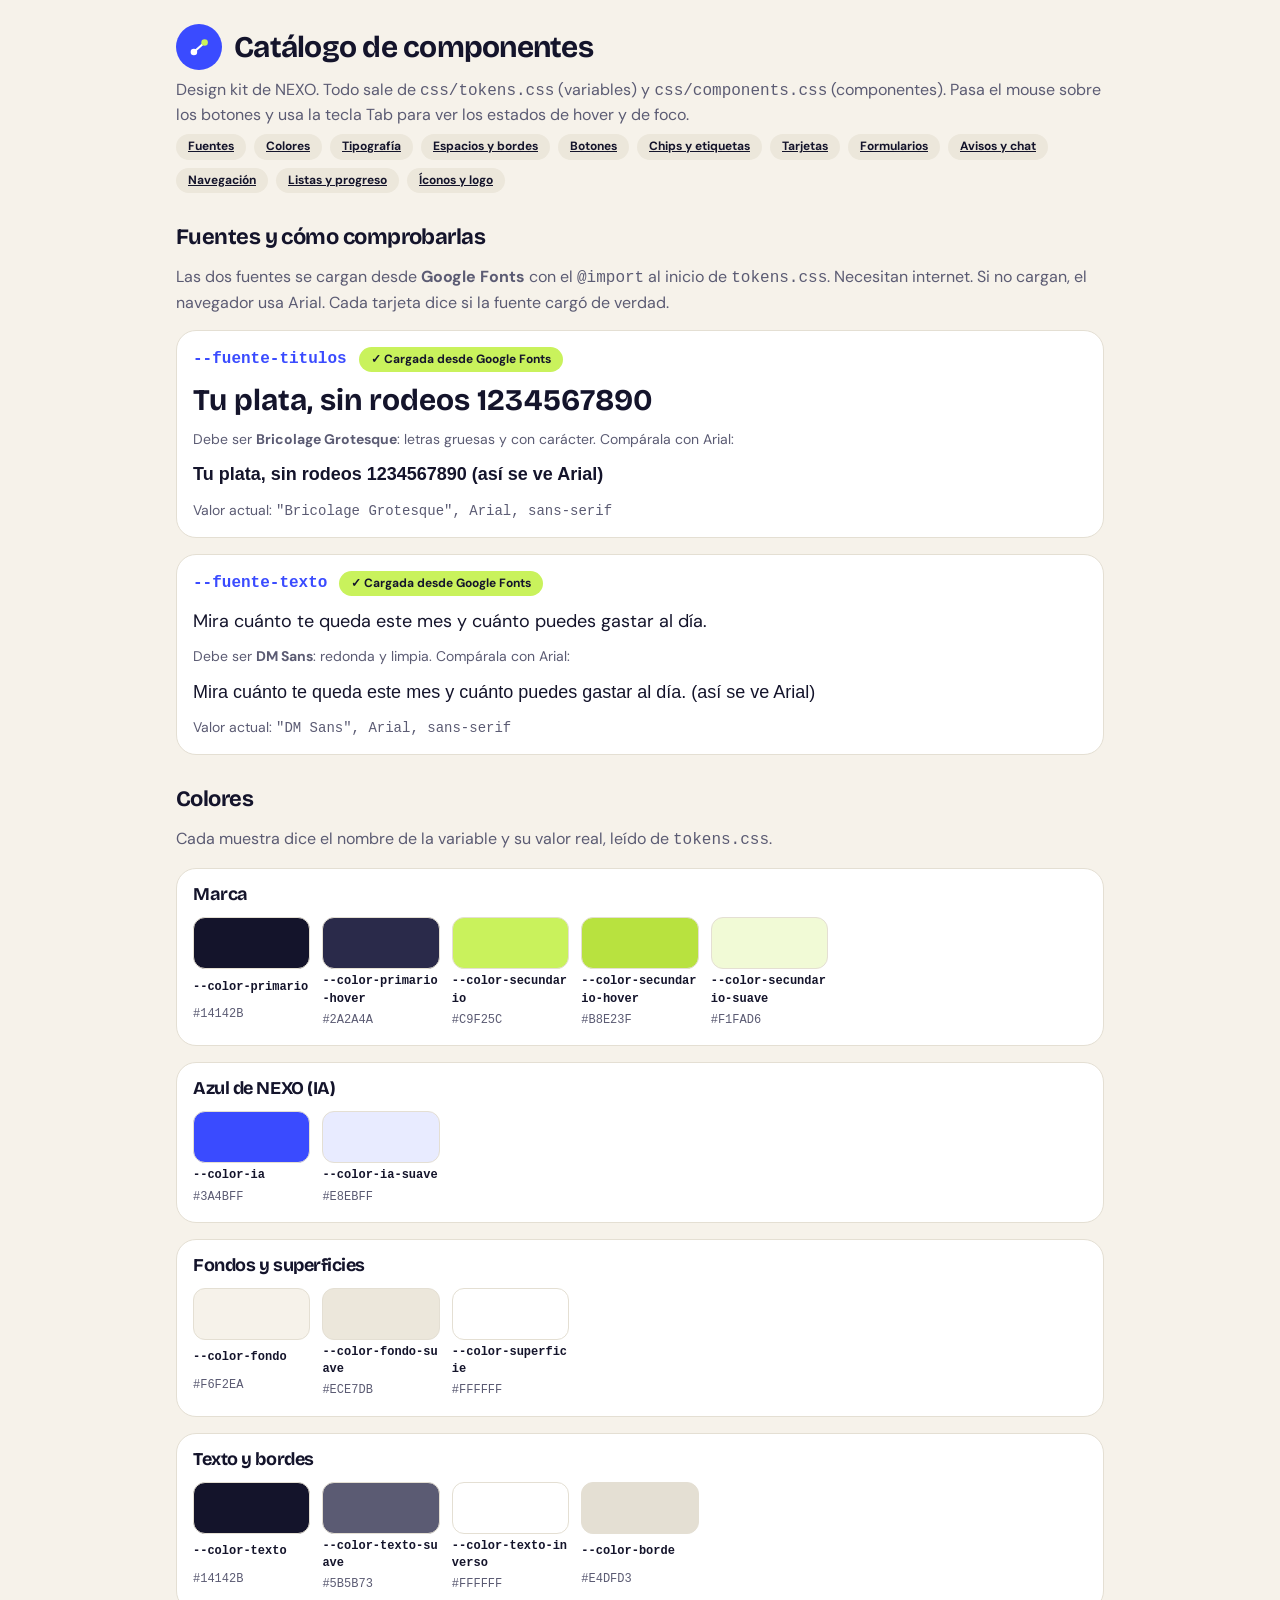
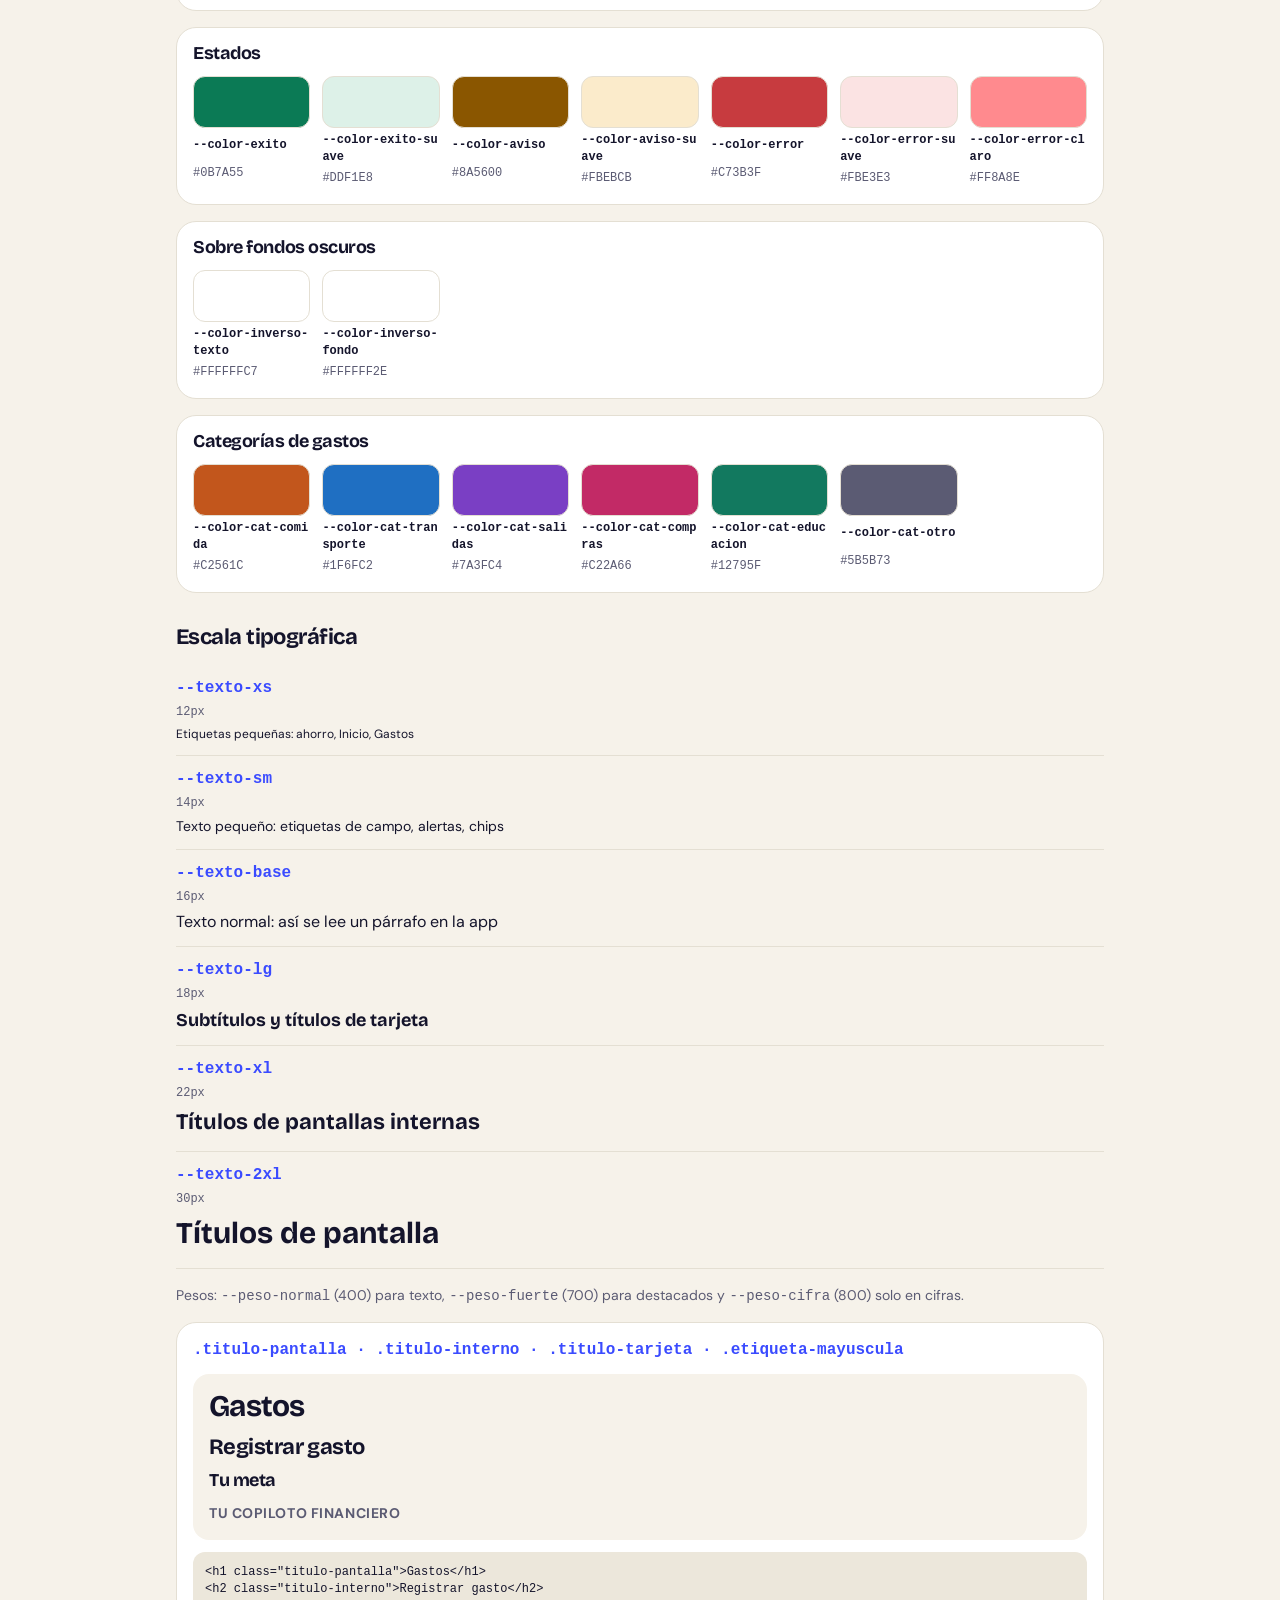
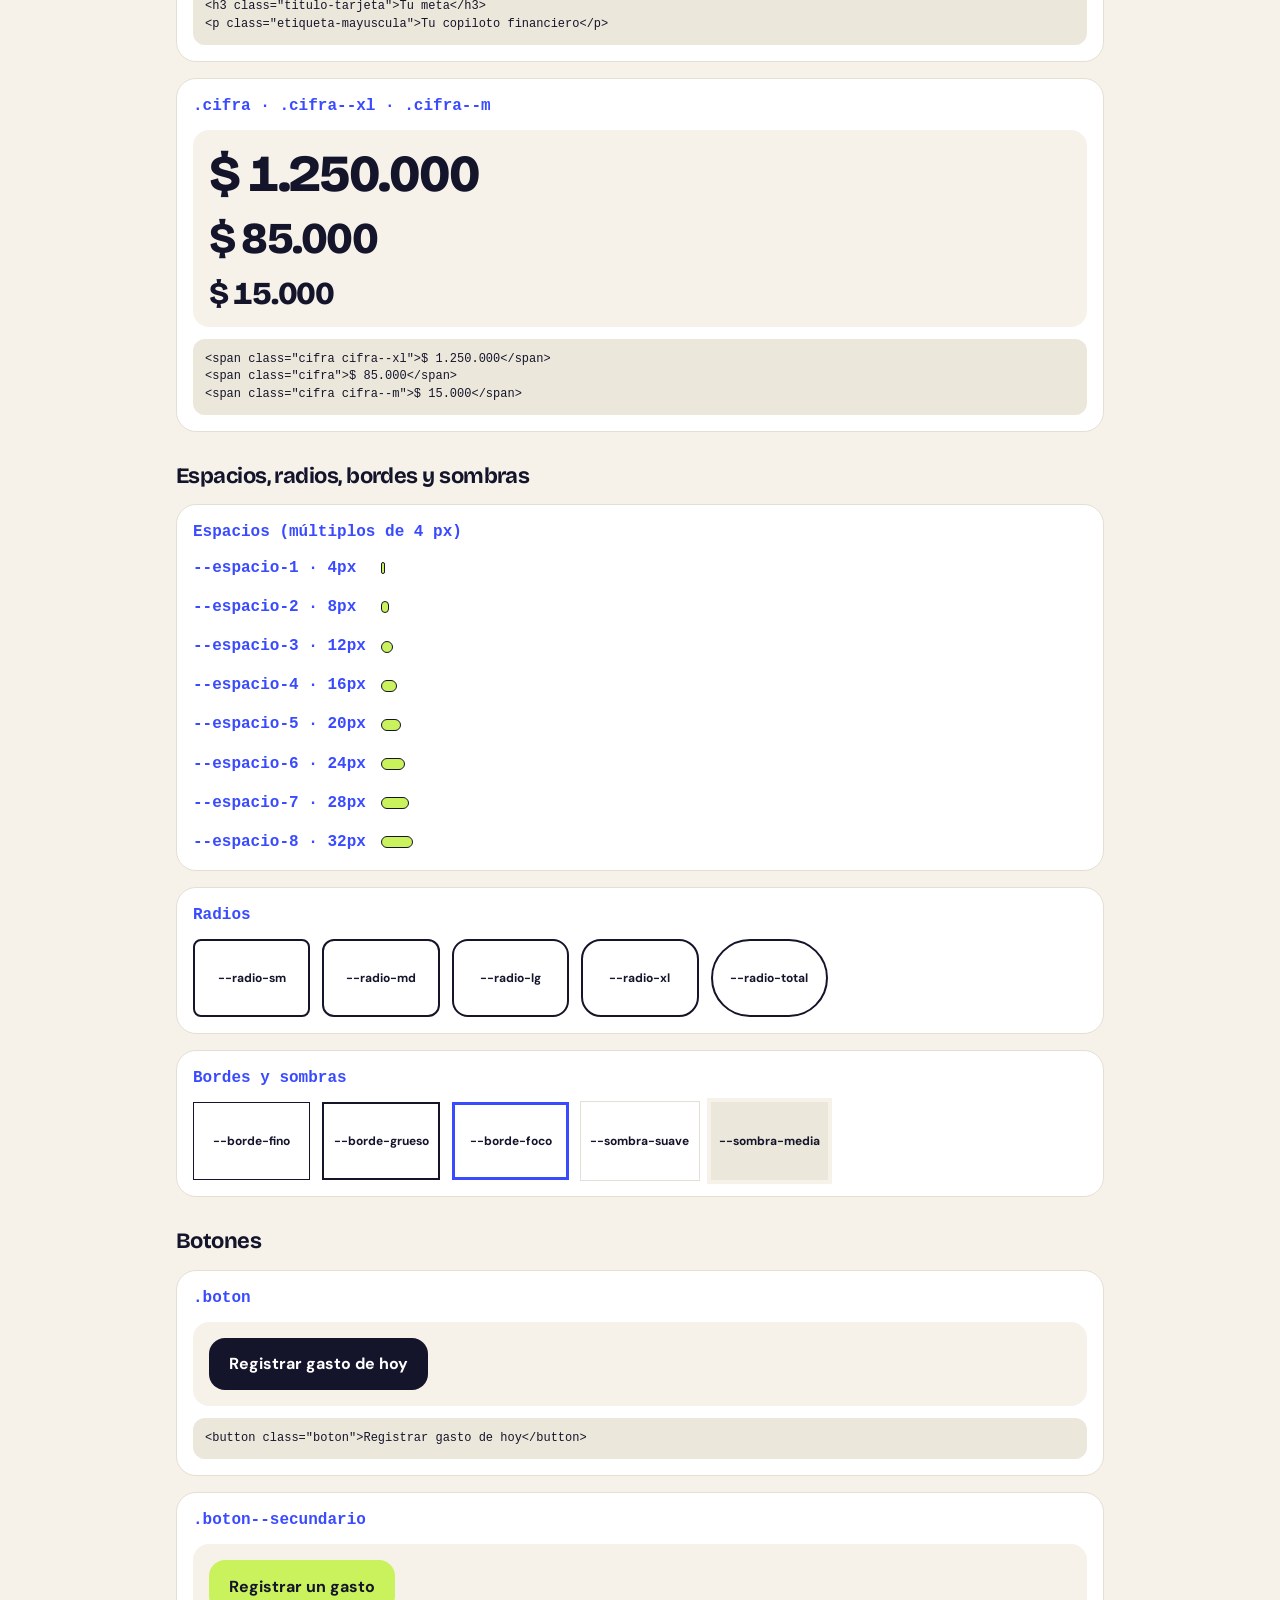
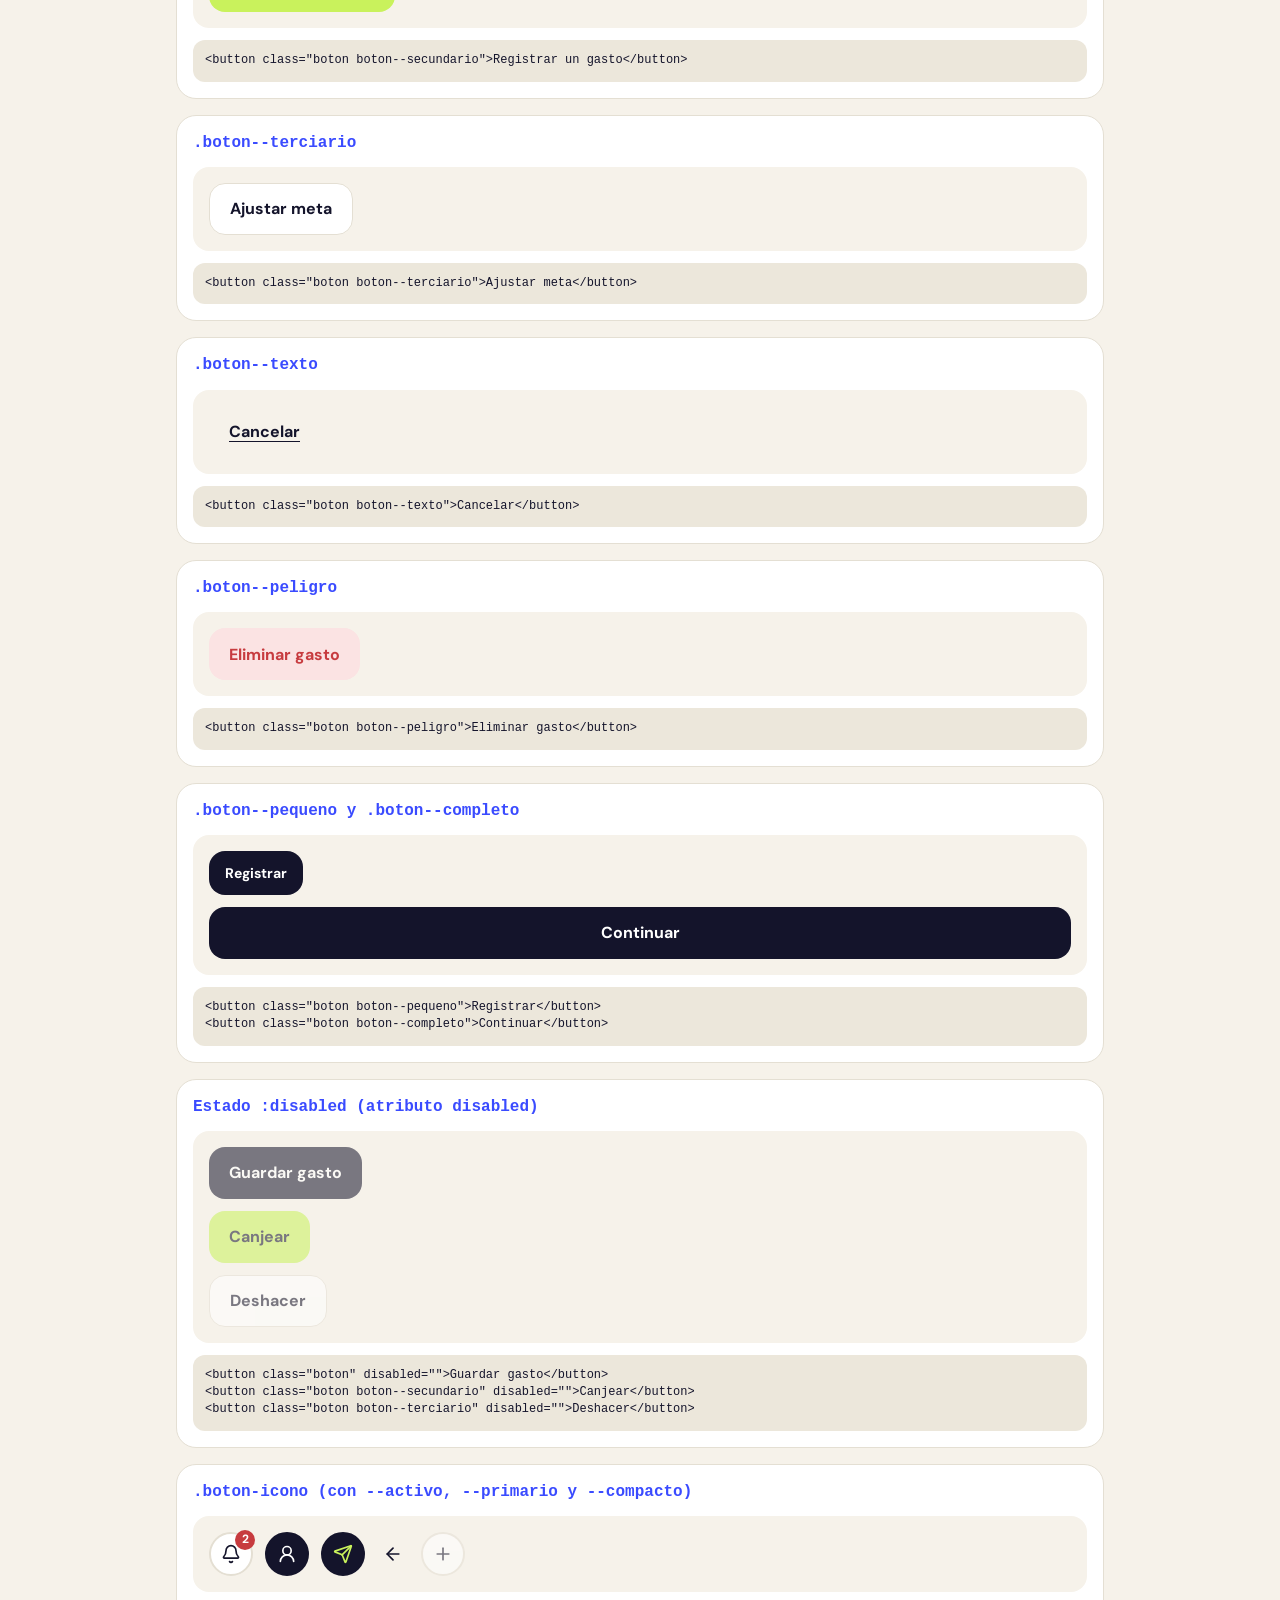
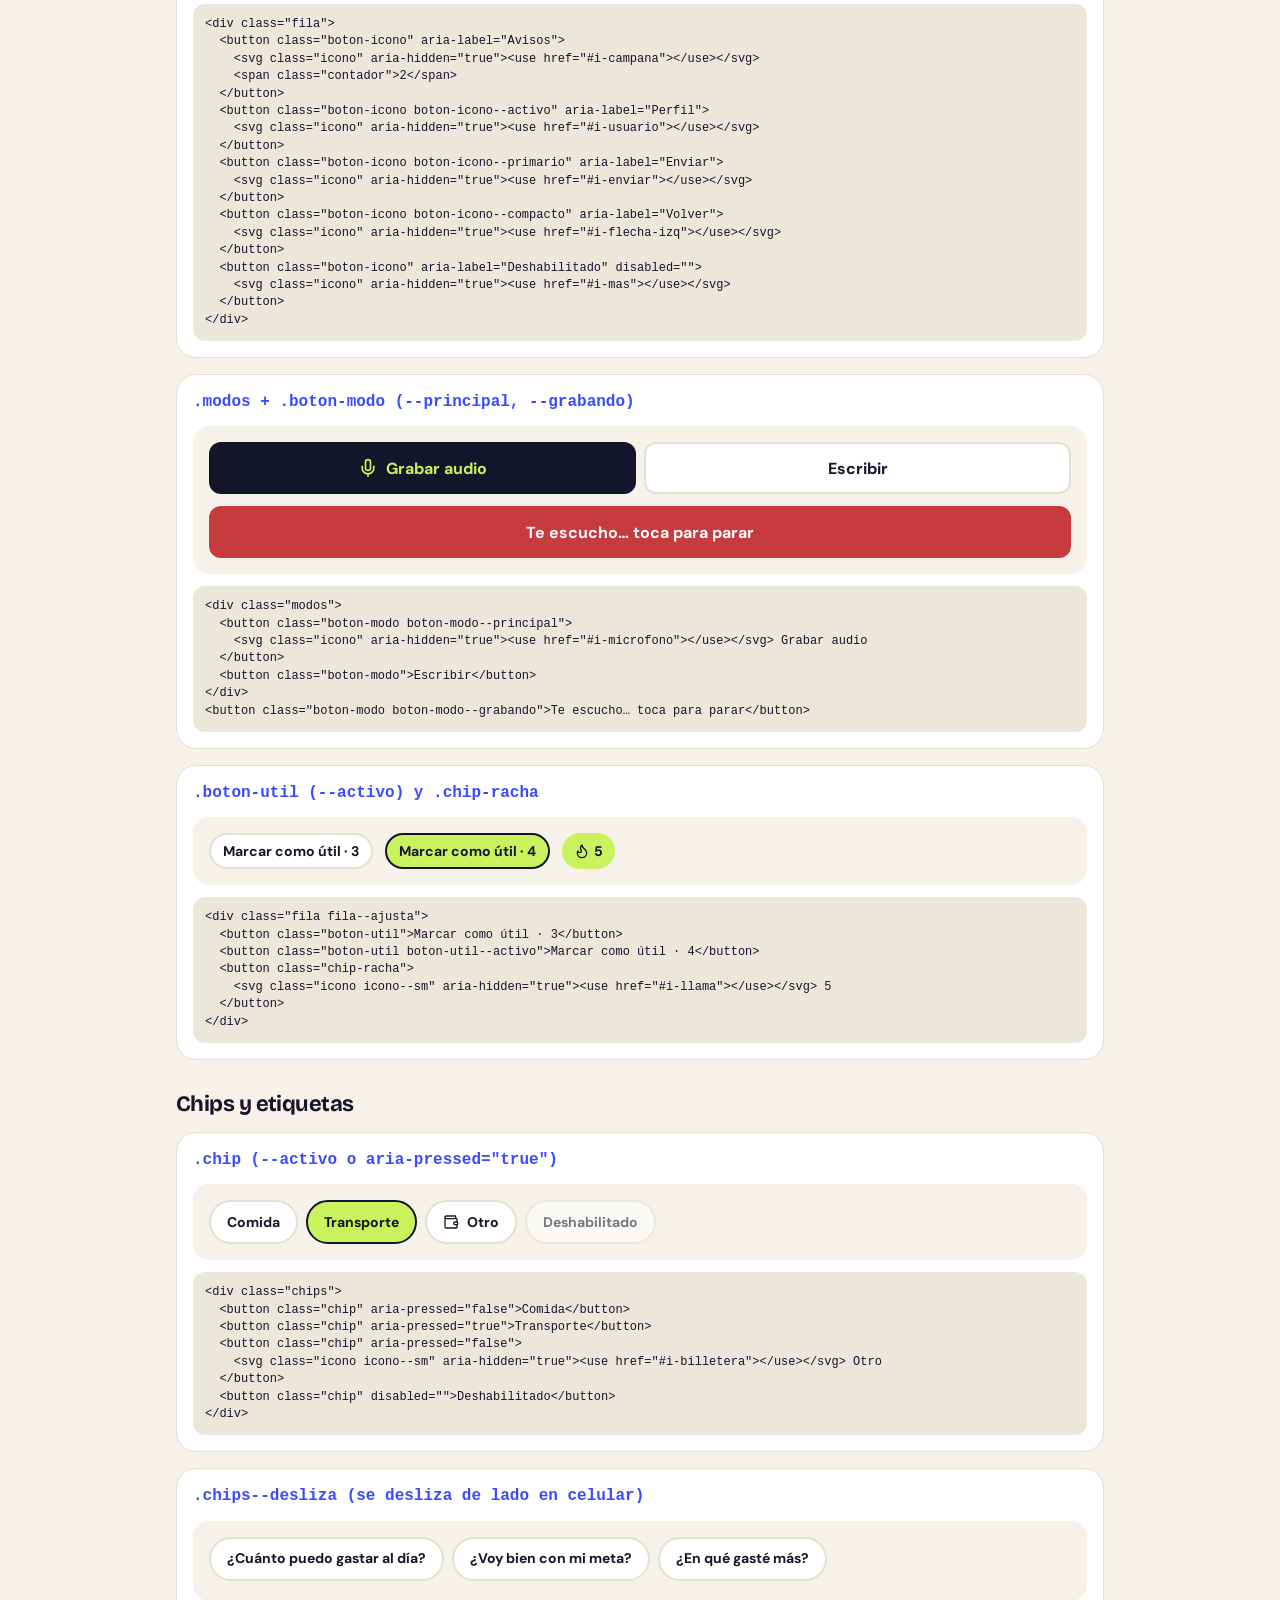
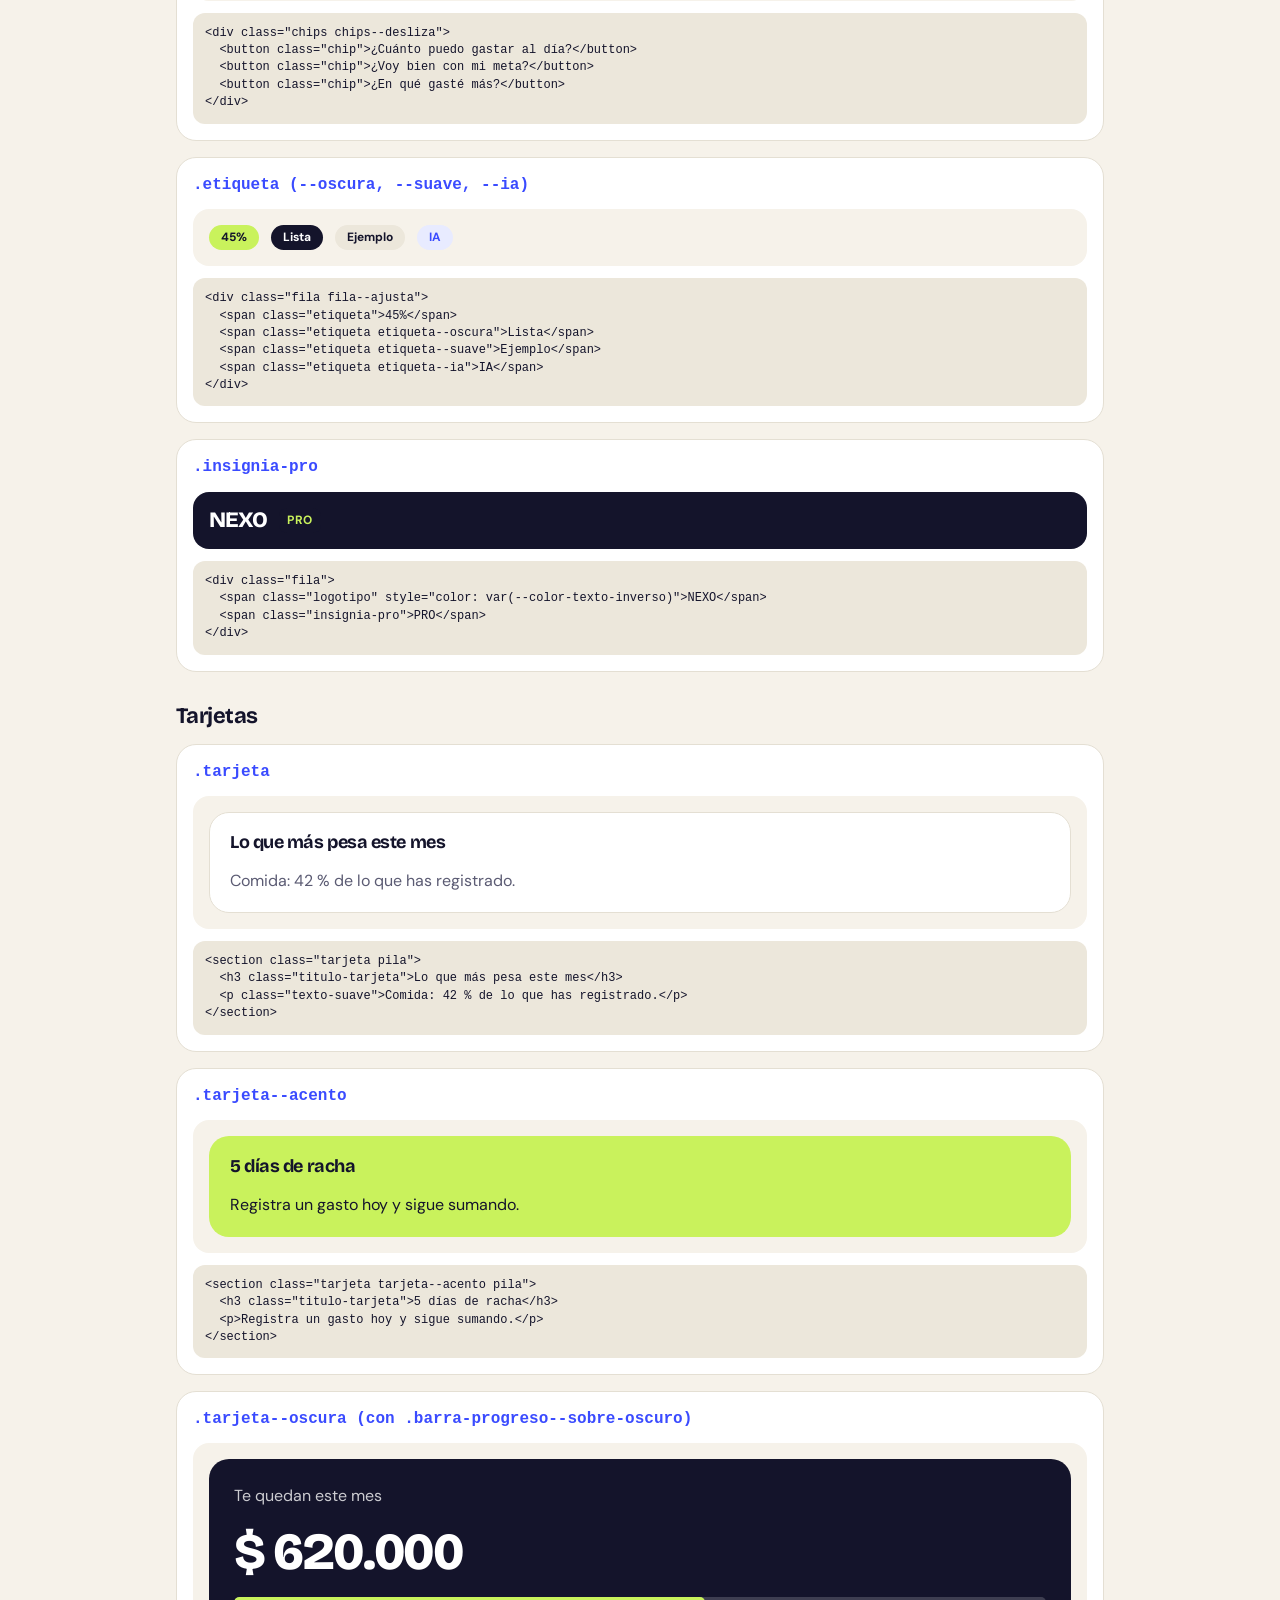
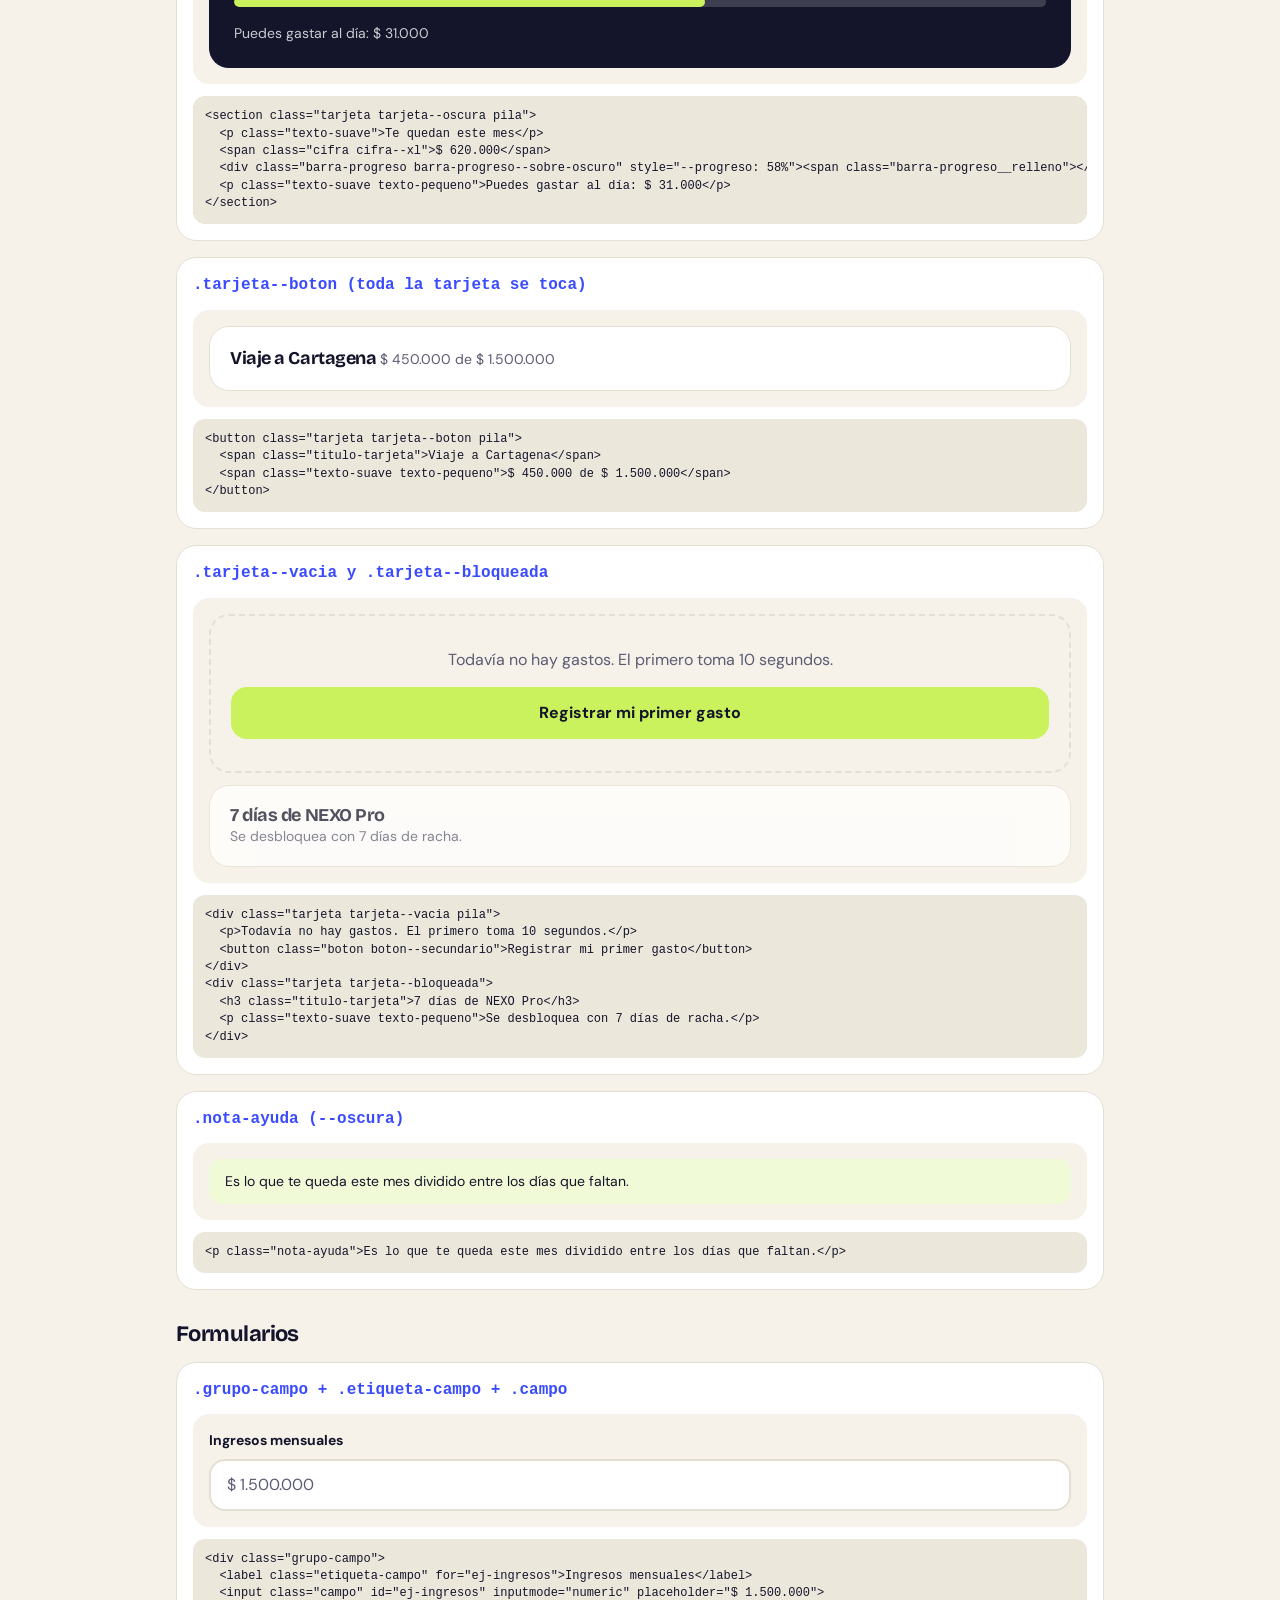
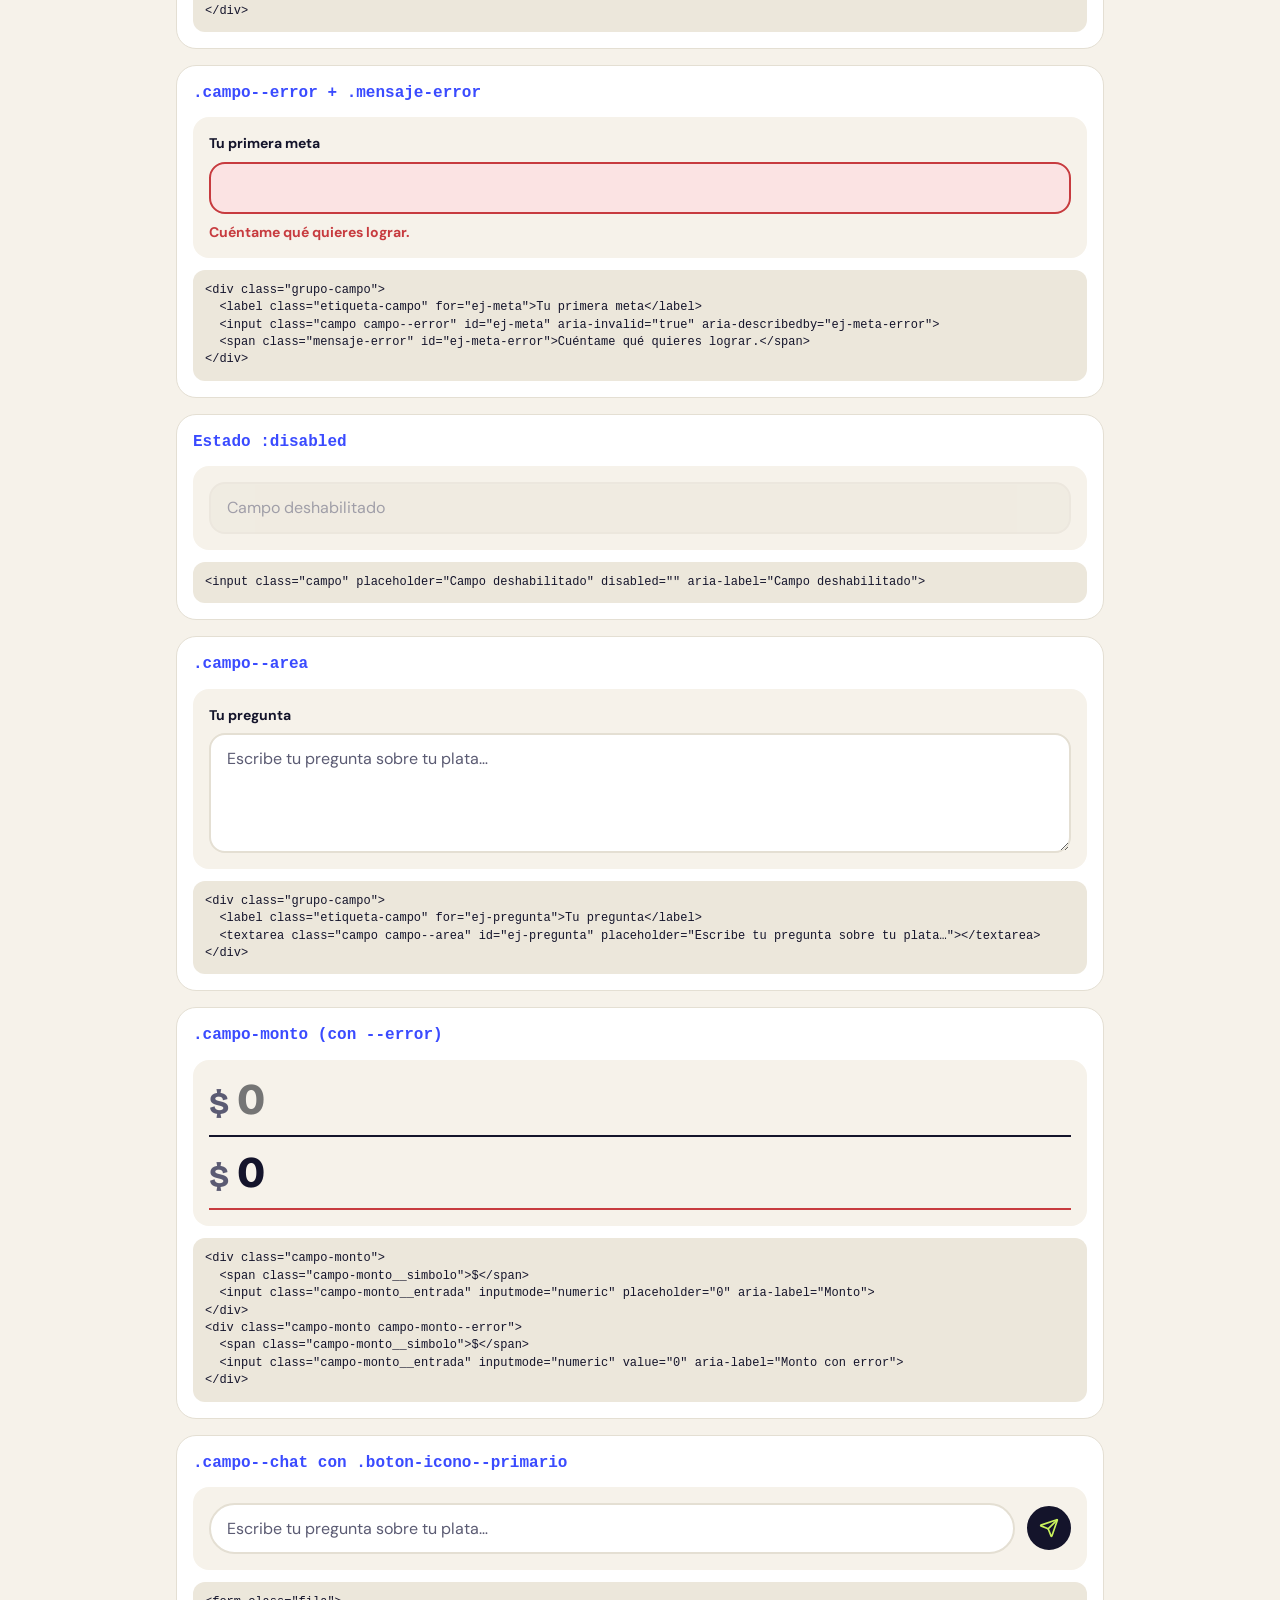
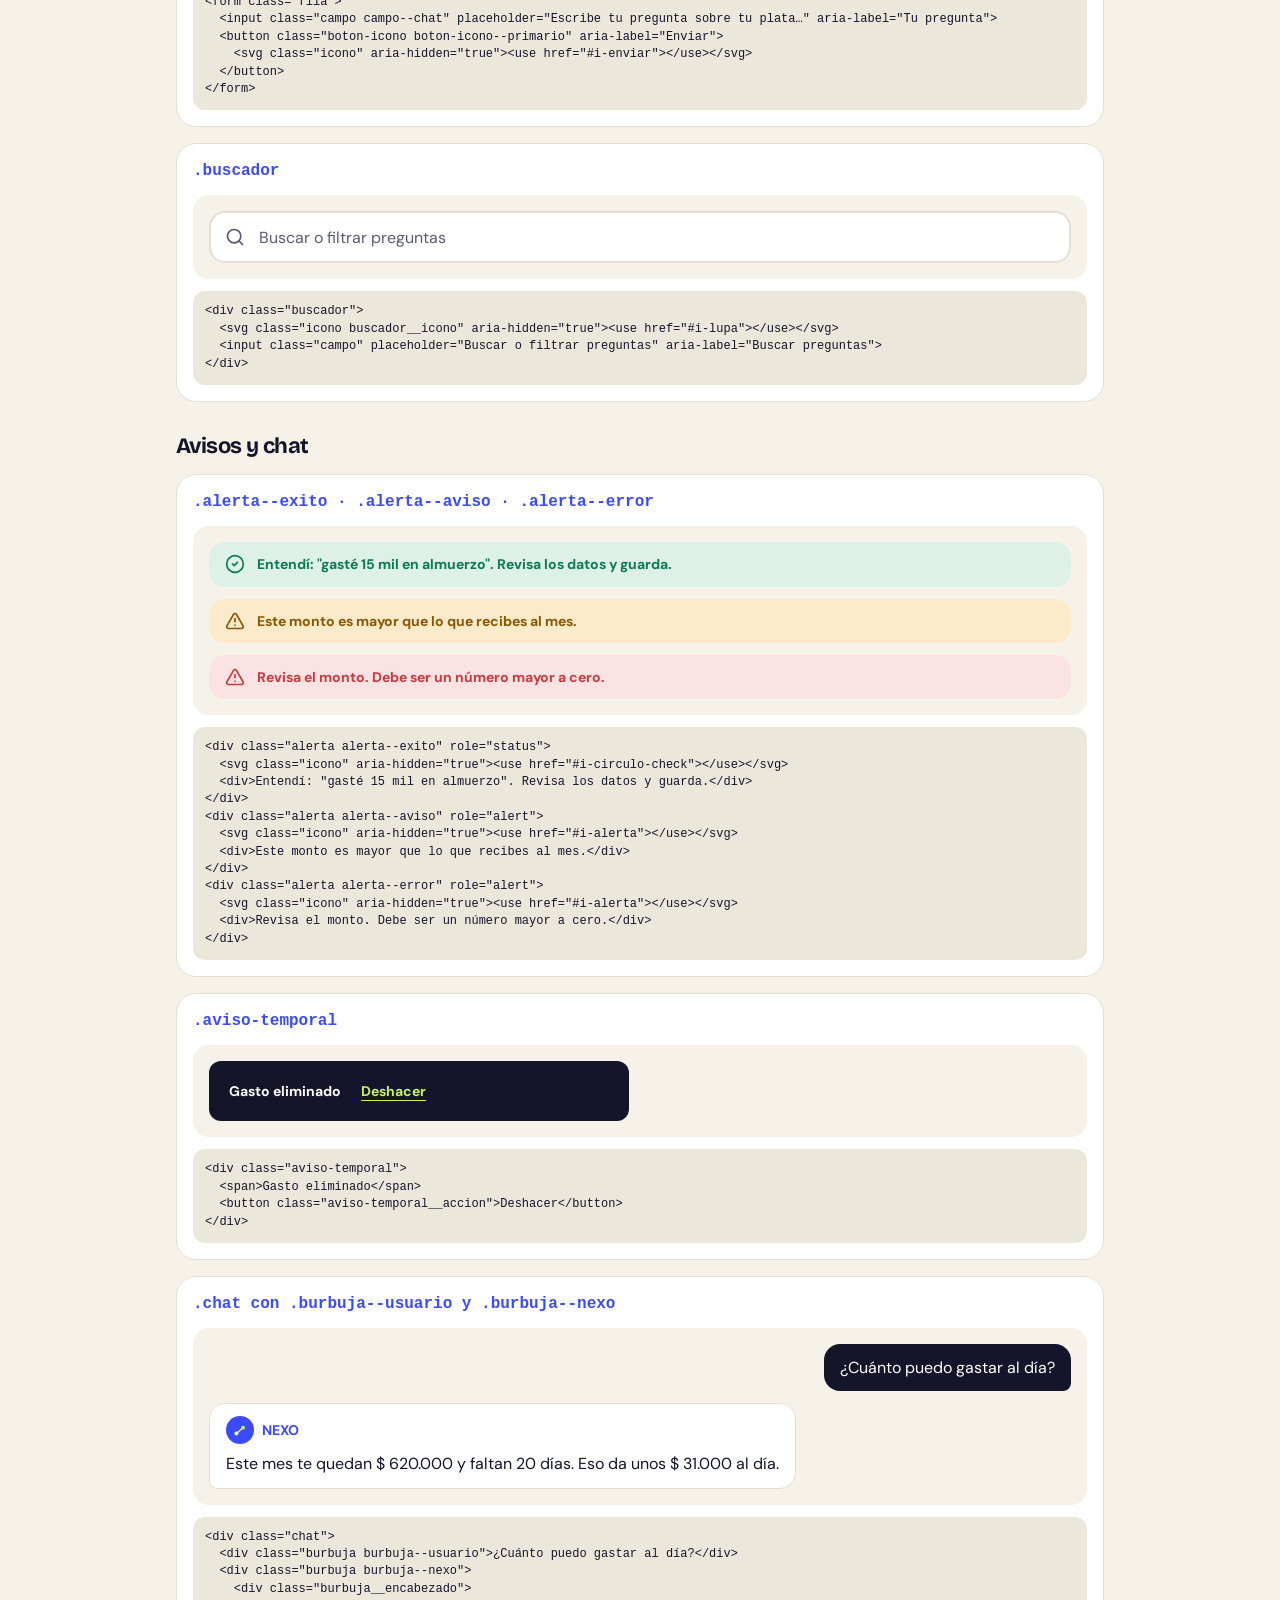
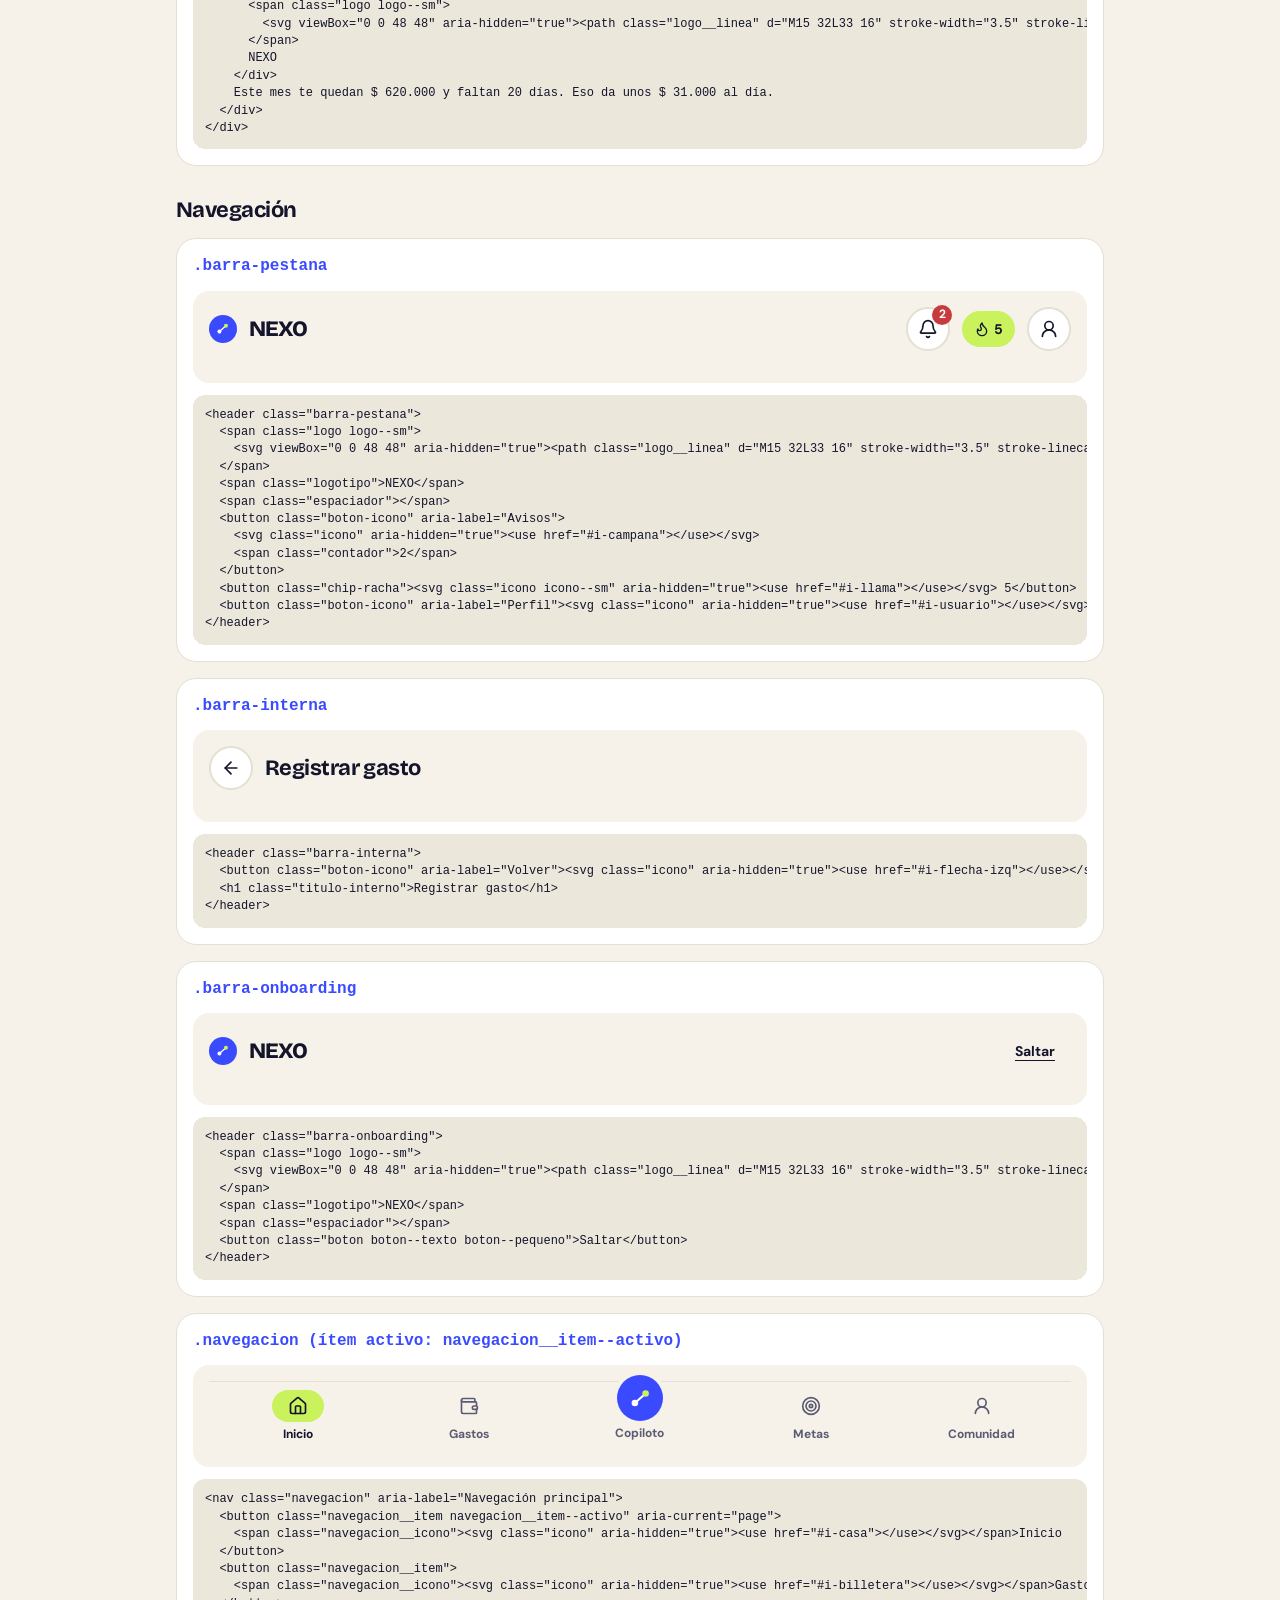
==== componentes.html @ 236f96d5 "Agrego design kit, catalogo de componentes y documentacion Co-Authored-By: Claude Sonnet 5.5 <norepl" ====
<!DOCTYPE html>
<html lang="es">
<head>
  <meta charset="UTF-8">
  <meta name="viewport" content="width=device-width, initial-scale=1">
  <title>Componentes · NEXO</title>

  <!-- El design kit: primero los tokens, después los componentes -->
  <link rel="stylesheet" href="css/tokens.css">
  <link rel="stylesheet" href="css/components.css">

  <!-- Estilos solo de esta página del catálogo (también usan solo variables) -->
  <style>
    .catalogo { display: grid; gap: var(--espacio-8); max-width: calc(var(--ancho-app) * 2); margin: 0 auto; padding: var(--espacio-6) var(--espacio-4) var(--espacio-8); }
    .catalogo__seccion { display: grid; gap: var(--espacio-4); }
    .catalogo__encabezado { display: grid; gap: var(--espacio-2); }
    .catalogo__indice { display: flex; flex-wrap: wrap; gap: var(--espacio-2); }
    .catalogo__rejilla { display: grid; grid-template-columns: repeat(auto-fill, minmax(calc(var(--alto-control-lg) * 2), 1fr)); gap: var(--espacio-3); }
    .catalogo__lista { display: grid; gap: var(--espacio-4); }
    .catalogo__item { display: grid; gap: var(--espacio-3); margin: 0; padding: var(--espacio-4); border: var(--borde-fino) solid var(--color-borde); border-radius: var(--radio-xl); background: var(--color-superficie); }
    .catalogo__demo { display: grid; gap: var(--espacio-3); padding: var(--espacio-4); border-radius: var(--radio-lg); background: var(--color-fondo); overflow: hidden; }
    .catalogo__demo--oscuro { background: var(--color-primario); }
    .catalogo__demo--natural { justify-items: start; }
    .catalogo__demo { overflow-x: auto; }
    @media (max-width: 420px) {
      .catalogo { padding-left: var(--espacio-3); padding-right: var(--espacio-3); }
      .catalogo__item { padding: var(--espacio-3); }
      .catalogo__demo { padding: var(--espacio-3); }
    }
    .catalogo__nombre { font-family: monospace; font-weight: var(--peso-fuerte); color: var(--color-ia); }
    .catalogo__codigo { margin: 0; padding: var(--espacio-3); border-radius: var(--radio-md); background: var(--color-fondo-suave); font-family: monospace; font-size: var(--texto-xs); line-height: var(--linea-texto); overflow-x: auto; }
    .muestra { display: grid; gap: var(--espacio-1); }
    .muestra__color { height: var(--alto-control-lg); border: var(--borde-fino) solid var(--color-borde); border-radius: var(--radio-md); }
    .muestra__nombre { font-family: monospace; font-size: var(--texto-xs); font-weight: var(--peso-fuerte); word-break: break-all; }
    .muestra__valor { font-family: monospace; font-size: var(--texto-xs); color: var(--color-texto-suave); }
    .escala { display: grid; gap: var(--espacio-1); padding: var(--espacio-3) 0; border-bottom: var(--borde-fino) solid var(--color-borde); }
    .escala__dato { font-family: monospace; font-size: var(--texto-xs); color: var(--color-texto-suave); }
    .escala--xs p { font-size: var(--texto-xs); }
    .escala--sm p { font-size: var(--texto-sm); }
    .escala--base p { font-size: var(--texto-base); }
    .escala--lg p { font-size: var(--texto-lg); }
    .escala--xl p { font-size: var(--texto-xl); }
    .escala--2xl p { font-size: var(--texto-2xl); }
    .fuente__muestra-titulos { font-family: var(--fuente-titulos); font-size: var(--texto-2xl); font-weight: var(--peso-fuerte); line-height: var(--linea-titulo); }
    .fuente__muestra-texto { font-family: var(--fuente-texto); font-size: var(--texto-lg); }
    .fuente__muestra-respaldo { font-family: Arial, sans-serif; font-size: var(--texto-lg); }
    .espacio-barra { height: var(--espacio-3); border-radius: var(--radio-total); background: var(--color-secundario); border: var(--borde-fino) solid var(--color-primario); }
    .forma { display: grid; place-items: center; height: calc(var(--alto-control-lg) * 1.5); border: var(--borde-grueso) solid var(--color-primario); background: var(--color-superficie); font-size: var(--texto-xs); font-weight: var(--peso-fuerte); }
    .estado-fuente { align-self: start; }
  </style>
</head>
<body>

<!-- Íconos del catálogo (dibujados con código; en la app se copian donde se usen) -->
<svg width="0" height="0" style="position:absolute" aria-hidden="true">
  <symbol id="i-mas" viewBox="0 0 24 24"><path d="M5 12h14"/><path d="M12 5v14"/></symbol>
  <symbol id="i-check" viewBox="0 0 24 24"><path d="M20 6 9 17l-5-5"/></symbol>
  <symbol id="i-flecha-izq" viewBox="0 0 24 24"><path d="m12 19-7-7 7-7"/><path d="M19 12H5"/></symbol>
  <symbol id="i-flecha-der" viewBox="0 0 24 24"><path d="M5 12h14"/><path d="m12 5 7 7-7 7"/></symbol>
  <symbol id="i-campana" viewBox="0 0 24 24"><path d="M10.268 21a2 2 0 0 0 3.464 0"/><path d="M3.262 15.326A1 1 0 0 0 4 17h16a1 1 0 0 0 .74-1.673C19.41 13.956 18 12.499 18 8A6 6 0 0 0 6 8c0 4.499-1.411 5.956-2.738 7.326"/></symbol>
  <symbol id="i-llama" viewBox="0 0 24 24"><path d="M8.5 14.5A2.5 2.5 0 0 0 11 12c0-1.38-.5-2-1-3-1.072-2.143-.224-4.054 2-6 .5 2.5 2 4.9 4 6.5 2 1.6 3 3.5 3 5.5a7 7 0 1 1-14 0c0-1.153.433-2.294 1-3a2.5 2.5 0 0 0 2.5 2.5z"/></symbol>
  <symbol id="i-lupa" viewBox="0 0 24 24"><circle cx="11" cy="11" r="8"/><path d="m21 21-4.3-4.3"/></symbol>
  <symbol id="i-enviar" viewBox="0 0 24 24"><path d="M14.536 21.686a.5.5 0 0 0 .937-.024l6.5-19a.496.496 0 0 0-.635-.635l-19 6.5a.5.5 0 0 0-.024.937l7.93 3.18a2 2 0 0 1 1.112 1.11z"/><path d="m21.854 2.147-10.94 10.939"/></symbol>
  <symbol id="i-casa" viewBox="0 0 24 24"><path d="M15 21v-8a1 1 0 0 0-1-1h-4a1 1 0 0 0-1 1v8"/><path d="M3 10a2 2 0 0 1 .709-1.528l7-5.999a2 2 0 0 1 2.582 0l7 5.999A2 2 0 0 1 21 10v9a2 2 0 0 1-2 2H5a2 2 0 0 1-2-2z"/></symbol>
  <symbol id="i-billetera" viewBox="0 0 24 24"><path d="M19 7V4a1 1 0 0 0-1-1H5a2 2 0 0 0 0 4h15a1 1 0 0 1 1 1v4h-3a2 2 0 0 0 0 4h3a1 1 0 0 0 1-1v-2a1 1 0 0 0-1-1"/><path d="M3 5v14a2 2 0 0 0 2 2h15a1 1 0 0 0 1-1v-4"/></symbol>
  <symbol id="i-meta" viewBox="0 0 24 24"><circle cx="12" cy="12" r="10"/><circle cx="12" cy="12" r="6"/><circle cx="12" cy="12" r="2"/></symbol>
  <symbol id="i-usuario" viewBox="0 0 24 24"><circle cx="12" cy="8" r="5"/><path d="M20 21a8 8 0 0 0-16 0"/></symbol>
  <symbol id="i-microfono" viewBox="0 0 24 24"><path d="M12 2a3 3 0 0 0-3 3v7a3 3 0 0 0 6 0V5a3 3 0 0 0-3-3Z"/><path d="M19 10v2a7 7 0 0 1-14 0v-2"/><line x1="12" x2="12" y1="19" y2="22"/></symbol>
  <symbol id="i-alerta" viewBox="0 0 24 24"><path d="m21.73 18-8-14a2 2 0 0 0-3.48 0l-8 14A2 2 0 0 0 4 21h16a2 2 0 0 0 1.73-3"/><path d="M12 9v4"/><path d="M12 17h.01"/></symbol>
  <symbol id="i-circulo-check" viewBox="0 0 24 24"><circle cx="12" cy="12" r="10"/><path d="m9 12 2 2 4-4"/></symbol>
</svg>

<main class="catalogo">

  <header class="catalogo__encabezado">
    <div class="fila">
      <span class="logo">
        <svg viewBox="0 0 48 48" aria-hidden="true"><path class="logo__linea" d="M15 32L33 16" stroke-width="3.5" stroke-linecap="round"/><circle class="logo__nodo" cx="15" cy="32" r="5.5"/><circle class="logo__nodo logo__nodo--acento" cx="33" cy="16" r="5.5"/></svg>
      </span>
      <h1 class="titulo-pantalla">Catálogo de componentes</h1>
    </div>
    <p class="texto-suave">Design kit de NEXO. Todo sale de <code>css/tokens.css</code> (variables) y <code>css/components.css</code> (componentes). Pasa el mouse sobre los botones y usa la tecla Tab para ver los estados de hover y de foco.</p>
    <nav class="catalogo__indice" aria-label="Secciones">
      <a class="etiqueta etiqueta--suave" href="#fuentes">Fuentes</a>
      <a class="etiqueta etiqueta--suave" href="#colores">Colores</a>
      <a class="etiqueta etiqueta--suave" href="#tipografia">Tipografía</a>
      <a class="etiqueta etiqueta--suave" href="#medidas">Espacios y bordes</a>
      <a class="etiqueta etiqueta--suave" href="#botones">Botones</a>
      <a class="etiqueta etiqueta--suave" href="#chips">Chips y etiquetas</a>
      <a class="etiqueta etiqueta--suave" href="#tarjetas">Tarjetas</a>
      <a class="etiqueta etiqueta--suave" href="#formularios">Formularios</a>
      <a class="etiqueta etiqueta--suave" href="#avisos">Avisos y chat</a>
      <a class="etiqueta etiqueta--suave" href="#navegacion">Navegación</a>
      <a class="etiqueta etiqueta--suave" href="#listas">Listas y progreso</a>
      <a class="etiqueta etiqueta--suave" href="#marca">Íconos y logo</a>
    </nav>
  </header>


  <!-- ============ FUENTES ============ -->
  <section class="catalogo__seccion" id="fuentes">
    <h2 class="titulo-interno">Fuentes y cómo comprobarlas</h2>
    <p class="texto-suave">Las dos fuentes se cargan desde <strong>Google Fonts</strong> con el <code>@import</code> al inicio de <code>tokens.css</code>. Necesitan internet. Si no cargan, el navegador usa Arial. Cada tarjeta dice si la fuente cargó de verdad.</p>

    <div class="catalogo__lista">
      <div class="catalogo__item">
        <div class="fila fila--ajusta">
          <span class="catalogo__nombre">--fuente-titulos</span>
          <span class="etiqueta etiqueta--suave estado-fuente" data-fuente="700 1em &quot;Bricolage Grotesque&quot;">Comprobando…</span>
        </div>
        <p class="fuente__muestra-titulos">Tu plata, sin rodeos 1234567890</p>
        <p class="texto-suave texto-pequeno">Debe ser <strong>Bricolage Grotesque</strong>: letras gruesas y con carácter. Compárala con Arial:</p>
        <p class="fuente__muestra-respaldo" style="font-weight: var(--peso-fuerte)">Tu plata, sin rodeos 1234567890 (así se ve Arial)</p>
        <p class="texto-suave texto-pequeno">Valor actual: <code data-familia="--fuente-titulos"></code></p>
      </div>
      <div class="catalogo__item">
        <div class="fila fila--ajusta">
          <span class="catalogo__nombre">--fuente-texto</span>
          <span class="etiqueta etiqueta--suave estado-fuente" data-fuente="400 1em &quot;DM Sans&quot;">Comprobando…</span>
        </div>
        <p class="fuente__muestra-texto">Mira cuánto te queda este mes y cuánto puedes gastar al día.</p>
        <p class="texto-suave texto-pequeno">Debe ser <strong>DM Sans</strong>: redonda y limpia. Compárala con Arial:</p>
        <p class="fuente__muestra-respaldo">Mira cuánto te queda este mes y cuánto puedes gastar al día. (así se ve Arial)</p>
        <p class="texto-suave texto-pequeno">Valor actual: <code data-familia="--fuente-texto"></code></p>
      </div>
    </div>
  </section>


  <!-- ============ COLORES ============ -->
  <section class="catalogo__seccion" id="colores">
    <h2 class="titulo-interno">Colores</h2>
    <p class="texto-suave">Cada muestra dice el nombre de la variable y su valor real, leído de <code>tokens.css</code>.</p>
    <div id="rejillas-colores" class="catalogo__lista"></div>
  </section>


  <!-- ============ TIPOGRAFÍA ============ -->
  <section class="catalogo__seccion" id="tipografia">
    <h2 class="titulo-interno">Escala tipográfica</h2>
    <div>
      <div class="escala escala--xs"><span class="catalogo__nombre">--texto-xs</span><span class="escala__dato"></span><p>Etiquetas pequeñas: ahorro, Inicio, Gastos</p></div>
      <div class="escala escala--sm"><span class="catalogo__nombre">--texto-sm</span><span class="escala__dato"></span><p>Texto pequeño: etiquetas de campo, alertas, chips</p></div>
      <div class="escala escala--base"><span class="catalogo__nombre">--texto-base</span><span class="escala__dato"></span><p>Texto normal: así se lee un párrafo en la app</p></div>
      <div class="escala escala--lg"><span class="catalogo__nombre">--texto-lg</span><span class="escala__dato"></span><p style="font-family: var(--fuente-titulos); font-weight: var(--peso-fuerte)">Subtítulos y títulos de tarjeta</p></div>
      <div class="escala escala--xl"><span class="catalogo__nombre">--texto-xl</span><span class="escala__dato"></span><p style="font-family: var(--fuente-titulos); font-weight: var(--peso-fuerte)">Títulos de pantallas internas</p></div>
      <div class="escala escala--2xl"><span class="catalogo__nombre">--texto-2xl</span><span class="escala__dato"></span><p style="font-family: var(--fuente-titulos); font-weight: var(--peso-fuerte)">Títulos de pantalla</p></div>
    </div>
    <p class="texto-suave texto-pequeno">Pesos: <code>--peso-normal</code> (400) para texto, <code>--peso-fuerte</code> (700) para destacados y <code>--peso-cifra</code> (800) solo en cifras.</p>

    <div class="catalogo__lista">
      <div class="catalogo__item">
        <span class="catalogo__nombre">.titulo-pantalla · .titulo-interno · .titulo-tarjeta · .etiqueta-mayuscula</span>
        <div class="catalogo__demo pila" data-codigo>
          <h1 class="titulo-pantalla">Gastos</h1>
          <h2 class="titulo-interno">Registrar gasto</h2>
          <h3 class="titulo-tarjeta">Tu meta</h3>
          <p class="etiqueta-mayuscula">Tu copiloto financiero</p>
        </div>
      </div>
      <div class="catalogo__item">
        <span class="catalogo__nombre">.cifra · .cifra--xl · .cifra--m</span>
        <div class="catalogo__demo pila" data-codigo>
          <span class="cifra cifra--xl">$ 1.250.000</span>
          <span class="cifra">$ 85.000</span>
          <span class="cifra cifra--m">$ 15.000</span>
        </div>
      </div>
    </div>
  </section>


  <!-- ============ ESPACIOS, RADIOS, BORDES ============ -->
  <section class="catalogo__seccion" id="medidas">
    <h2 class="titulo-interno">Espacios, radios, bordes y sombras</h2>

    <div class="catalogo__item">
      <span class="catalogo__nombre">Espacios (múltiplos de 4 px)</span>
      <div class="pila" id="espacios"></div>
    </div>

    <div class="catalogo__item">
      <span class="catalogo__nombre">Radios</span>
      <div class="catalogo__rejilla">
        <div class="forma" style="border-radius: var(--radio-sm)">--radio-sm</div>
        <div class="forma" style="border-radius: var(--radio-md)">--radio-md</div>
        <div class="forma" style="border-radius: var(--radio-lg)">--radio-lg</div>
        <div class="forma" style="border-radius: var(--radio-xl)">--radio-xl</div>
        <div class="forma" style="border-radius: var(--radio-total)">--radio-total</div>
      </div>
    </div>

    <div class="catalogo__item">
      <span class="catalogo__nombre">Bordes y sombras</span>
      <div class="catalogo__rejilla">
        <div class="forma" style="border: var(--borde-fino) solid var(--color-primario)">--borde-fino</div>
        <div class="forma" style="border: var(--borde-grueso) solid var(--color-primario)">--borde-grueso</div>
        <div class="forma" style="border: var(--borde-foco) solid var(--color-ia)">--borde-foco</div>
        <div class="forma" style="box-shadow: var(--sombra-suave); border-color: transparent">--sombra-suave</div>
        <div class="forma" style="box-shadow: var(--sombra-media); border-color: transparent; background: var(--color-fondo-suave)">--sombra-media</div>
      </div>
    </div>
  </section>


  <!-- ============ BOTONES ============ -->
  <section class="catalogo__seccion" id="botones">
    <h2 class="titulo-interno">Botones</h2>
    <div class="catalogo__lista">

      <figure class="catalogo__item">
        <figcaption class="catalogo__nombre">.boton</figcaption>
        <div class="catalogo__demo catalogo__demo--natural" data-codigo>
          <button class="boton">Registrar gasto de hoy</button>
        </div>
      </figure>
      <figure class="catalogo__item">
        <figcaption class="catalogo__nombre">.boton--secundario</figcaption>
        <div class="catalogo__demo catalogo__demo--natural" data-codigo>
          <button class="boton boton--secundario">Registrar un gasto</button>
        </div>
      </figure>
      <figure class="catalogo__item">
        <figcaption class="catalogo__nombre">.boton--terciario</figcaption>
        <div class="catalogo__demo catalogo__demo--natural" data-codigo>
          <button class="boton boton--terciario">Ajustar meta</button>
        </div>
      </figure>
      <figure class="catalogo__item">
        <figcaption class="catalogo__nombre">.boton--texto</figcaption>
        <div class="catalogo__demo catalogo__demo--natural" data-codigo>
          <button class="boton boton--texto">Cancelar</button>
        </div>
      </figure>
      <figure class="catalogo__item">
        <figcaption class="catalogo__nombre">.boton--peligro</figcaption>
        <div class="catalogo__demo catalogo__demo--natural" data-codigo>
          <button class="boton boton--peligro">Eliminar gasto</button>
        </div>
      </figure>
      <figure class="catalogo__item">
        <figcaption class="catalogo__nombre">.boton--pequeno y .boton--completo</figcaption>
        <div class="catalogo__demo catalogo__demo--natural" data-codigo>
          <button class="boton boton--pequeno">Registrar</button>
          <button class="boton boton--completo">Continuar</button>
        </div>
      </figure>
      <figure class="catalogo__item">
        <figcaption class="catalogo__nombre">Estado :disabled (atributo disabled)</figcaption>
        <div class="catalogo__demo catalogo__demo--natural" data-codigo>
          <button class="boton" disabled>Guardar gasto</button>
          <button class="boton boton--secundario" disabled>Canjear</button>
          <button class="boton boton--terciario" disabled>Deshacer</button>
        </div>
      </figure>
      <figure class="catalogo__item">
        <figcaption class="catalogo__nombre">.boton-icono (con --activo, --primario y --compacto)</figcaption>
        <div class="catalogo__demo" data-codigo>
          <div class="fila">
            <button class="boton-icono" aria-label="Avisos">
              <svg class="icono" aria-hidden="true"><use href="#i-campana"/></svg>
              <span class="contador">2</span>
            </button>
            <button class="boton-icono boton-icono--activo" aria-label="Perfil">
              <svg class="icono" aria-hidden="true"><use href="#i-usuario"/></svg>
            </button>
            <button class="boton-icono boton-icono--primario" aria-label="Enviar">
              <svg class="icono" aria-hidden="true"><use href="#i-enviar"/></svg>
            </button>
            <button class="boton-icono boton-icono--compacto" aria-label="Volver">
              <svg class="icono" aria-hidden="true"><use href="#i-flecha-izq"/></svg>
            </button>
            <button class="boton-icono" aria-label="Deshabilitado" disabled>
              <svg class="icono" aria-hidden="true"><use href="#i-mas"/></svg>
            </button>
          </div>
        </div>
      </figure>
      <figure class="catalogo__item">
        <figcaption class="catalogo__nombre">.modos + .boton-modo (--principal, --grabando)</figcaption>
        <div class="catalogo__demo pila" data-codigo>
          <div class="modos">
            <button class="boton-modo boton-modo--principal">
              <svg class="icono" aria-hidden="true"><use href="#i-microfono"/></svg> Grabar audio
            </button>
            <button class="boton-modo">Escribir</button>
          </div>
          <button class="boton-modo boton-modo--grabando">Te escucho… toca para parar</button>
        </div>
      </figure>
      <figure class="catalogo__item">
        <figcaption class="catalogo__nombre">.boton-util (--activo) y .chip-racha</figcaption>
        <div class="catalogo__demo" data-codigo>
          <div class="fila fila--ajusta">
            <button class="boton-util">Marcar como útil · 3</button>
            <button class="boton-util boton-util--activo">Marcar como útil · 4</button>
            <button class="chip-racha">
              <svg class="icono icono--sm" aria-hidden="true"><use href="#i-llama"/></svg> 5
            </button>
          </div>
        </div>
      </figure>
    </div>
  </section>


  <!-- ============ CHIPS Y ETIQUETAS ============ -->
  <section class="catalogo__seccion" id="chips">
    <h2 class="titulo-interno">Chips y etiquetas</h2>
    <div class="catalogo__lista">
      <figure class="catalogo__item">
        <figcaption class="catalogo__nombre">.chip (--activo o aria-pressed="true")</figcaption>
        <div class="catalogo__demo" data-codigo>
          <div class="chips">
            <button class="chip" aria-pressed="false">Comida</button>
            <button class="chip" aria-pressed="true">Transporte</button>
            <button class="chip" aria-pressed="false">
              <svg class="icono icono--sm" aria-hidden="true"><use href="#i-billetera"/></svg> Otro
            </button>
            <button class="chip" disabled>Deshabilitado</button>
          </div>
        </div>
      </figure>
      <figure class="catalogo__item">
        <figcaption class="catalogo__nombre">.chips--desliza (se desliza de lado en celular)</figcaption>
        <div class="catalogo__demo" data-codigo>
          <div class="chips chips--desliza">
            <button class="chip">¿Cuánto puedo gastar al día?</button>
            <button class="chip">¿Voy bien con mi meta?</button>
            <button class="chip">¿En qué gasté más?</button>
          </div>
        </div>
      </figure>
      <figure class="catalogo__item">
        <figcaption class="catalogo__nombre">.etiqueta (--oscura, --suave, --ia)</figcaption>
        <div class="catalogo__demo" data-codigo>
          <div class="fila fila--ajusta">
            <span class="etiqueta">45%</span>
            <span class="etiqueta etiqueta--oscura">Lista</span>
            <span class="etiqueta etiqueta--suave">Ejemplo</span>
            <span class="etiqueta etiqueta--ia">IA</span>
          </div>
        </div>
      </figure>
      <figure class="catalogo__item">
        <figcaption class="catalogo__nombre">.insignia-pro</figcaption>
        <div class="catalogo__demo catalogo__demo--oscuro" data-codigo>
          <div class="fila">
            <span class="logotipo" style="color: var(--color-texto-inverso)">NEXO</span>
            <span class="insignia-pro">PRO</span>
          </div>
        </div>
      </figure>
    </div>
  </section>


  <!-- ============ TARJETAS ============ -->
  <section class="catalogo__seccion" id="tarjetas">
    <h2 class="titulo-interno">Tarjetas</h2>
    <div class="catalogo__lista">
      <figure class="catalogo__item">
        <figcaption class="catalogo__nombre">.tarjeta</figcaption>
        <div class="catalogo__demo" data-codigo>
          <section class="tarjeta pila">
            <h3 class="titulo-tarjeta">Lo que más pesa este mes</h3>
            <p class="texto-suave">Comida: 42 % de lo que has registrado.</p>
          </section>
        </div>
      </figure>
      <figure class="catalogo__item">
        <figcaption class="catalogo__nombre">.tarjeta--acento</figcaption>
        <div class="catalogo__demo" data-codigo>
          <section class="tarjeta tarjeta--acento pila">
            <h3 class="titulo-tarjeta">5 días de racha</h3>
            <p>Registra un gasto hoy y sigue sumando.</p>
          </section>
        </div>
      </figure>
      <figure class="catalogo__item">
        <figcaption class="catalogo__nombre">.tarjeta--oscura (con .barra-progreso--sobre-oscuro)</figcaption>
        <div class="catalogo__demo" data-codigo>
          <section class="tarjeta tarjeta--oscura pila">
            <p class="texto-suave">Te quedan este mes</p>
            <span class="cifra cifra--xl">$ 620.000</span>
            <div class="barra-progreso barra-progreso--sobre-oscuro" style="--progreso: 58%"><span class="barra-progreso__relleno"></span></div>
            <p class="texto-suave texto-pequeno">Puedes gastar al día: $ 31.000</p>
          </section>
        </div>
      </figure>
      <figure class="catalogo__item">
        <figcaption class="catalogo__nombre">.tarjeta--boton (toda la tarjeta se toca)</figcaption>
        <div class="catalogo__demo" data-codigo>
          <button class="tarjeta tarjeta--boton pila">
            <span class="titulo-tarjeta">Viaje a Cartagena</span>
            <span class="texto-suave texto-pequeno">$ 450.000 de $ 1.500.000</span>
          </button>
        </div>
      </figure>
      <figure class="catalogo__item">
        <figcaption class="catalogo__nombre">.tarjeta--vacia y .tarjeta--bloqueada</figcaption>
        <div class="catalogo__demo" data-codigo>
          <div class="tarjeta tarjeta--vacia pila">
            <p>Todavía no hay gastos. El primero toma 10 segundos.</p>
            <button class="boton boton--secundario">Registrar mi primer gasto</button>
          </div>
          <div class="tarjeta tarjeta--bloqueada">
            <h3 class="titulo-tarjeta">7 días de NEXO Pro</h3>
            <p class="texto-suave texto-pequeno">Se desbloquea con 7 días de racha.</p>
          </div>
        </div>
      </figure>
      <figure class="catalogo__item">
        <figcaption class="catalogo__nombre">.nota-ayuda (--oscura)</figcaption>
        <div class="catalogo__demo" data-codigo>
          <p class="nota-ayuda">Es lo que te queda este mes dividido entre los días que faltan.</p>
        </div>
      </figure>
    </div>
  </section>


  <!-- ============ FORMULARIOS ============ -->
  <section class="catalogo__seccion" id="formularios">
    <h2 class="titulo-interno">Formularios</h2>
    <div class="catalogo__lista">
      <figure class="catalogo__item">
        <figcaption class="catalogo__nombre">.grupo-campo + .etiqueta-campo + .campo</figcaption>
        <div class="catalogo__demo" data-codigo>
          <div class="grupo-campo">
            <label class="etiqueta-campo" for="ej-ingresos">Ingresos mensuales</label>
            <input class="campo" id="ej-ingresos" inputmode="numeric" placeholder="$ 1.500.000">
          </div>
        </div>
      </figure>
      <figure class="catalogo__item">
        <figcaption class="catalogo__nombre">.campo--error + .mensaje-error</figcaption>
        <div class="catalogo__demo" data-codigo>
          <div class="grupo-campo">
            <label class="etiqueta-campo" for="ej-meta">Tu primera meta</label>
            <input class="campo campo--error" id="ej-meta" aria-invalid="true" aria-describedby="ej-meta-error">
            <span class="mensaje-error" id="ej-meta-error">Cuéntame qué quieres lograr.</span>
          </div>
        </div>
      </figure>
      <figure class="catalogo__item">
        <figcaption class="catalogo__nombre">Estado :disabled</figcaption>
        <div class="catalogo__demo" data-codigo>
          <input class="campo" placeholder="Campo deshabilitado" disabled aria-label="Campo deshabilitado">
        </div>
      </figure>
      <figure class="catalogo__item">
        <figcaption class="catalogo__nombre">.campo--area</figcaption>
        <div class="catalogo__demo" data-codigo>
          <div class="grupo-campo">
            <label class="etiqueta-campo" for="ej-pregunta">Tu pregunta</label>
            <textarea class="campo campo--area" id="ej-pregunta" placeholder="Escribe tu pregunta sobre tu plata…"></textarea>
          </div>
        </div>
      </figure>
      <figure class="catalogo__item">
        <figcaption class="catalogo__nombre">.campo-monto (con --error)</figcaption>
        <div class="catalogo__demo pila" data-codigo>
          <div class="campo-monto">
            <span class="campo-monto__simbolo">$</span>
            <input class="campo-monto__entrada" inputmode="numeric" placeholder="0" aria-label="Monto">
          </div>
          <div class="campo-monto campo-monto--error">
            <span class="campo-monto__simbolo">$</span>
            <input class="campo-monto__entrada" inputmode="numeric" value="0" aria-label="Monto con error">
          </div>
        </div>
      </figure>
      <figure class="catalogo__item">
        <figcaption class="catalogo__nombre">.campo--chat con .boton-icono--primario</figcaption>
        <div class="catalogo__demo" data-codigo>
          <form class="fila">
            <input class="campo campo--chat" placeholder="Escribe tu pregunta sobre tu plata…" aria-label="Tu pregunta">
            <button class="boton-icono boton-icono--primario" aria-label="Enviar">
              <svg class="icono" aria-hidden="true"><use href="#i-enviar"/></svg>
            </button>
          </form>
        </div>
      </figure>
      <figure class="catalogo__item">
        <figcaption class="catalogo__nombre">.buscador</figcaption>
        <div class="catalogo__demo" data-codigo>
          <div class="buscador">
            <svg class="icono buscador__icono" aria-hidden="true"><use href="#i-lupa"/></svg>
            <input class="campo" placeholder="Buscar o filtrar preguntas" aria-label="Buscar preguntas">
          </div>
        </div>
      </figure>
    </div>
  </section>


  <!-- ============ AVISOS Y CHAT ============ -->
  <section class="catalogo__seccion" id="avisos">
    <h2 class="titulo-interno">Avisos y chat</h2>
    <div class="catalogo__lista">
      <figure class="catalogo__item">
        <figcaption class="catalogo__nombre">.alerta--exito · .alerta--aviso · .alerta--error</figcaption>
        <div class="catalogo__demo pila" data-codigo>
          <div class="alerta alerta--exito" role="status">
            <svg class="icono" aria-hidden="true"><use href="#i-circulo-check"/></svg>
            <div>Entendí: "gasté 15 mil en almuerzo". Revisa los datos y guarda.</div>
          </div>
          <div class="alerta alerta--aviso" role="alert">
            <svg class="icono" aria-hidden="true"><use href="#i-alerta"/></svg>
            <div>Este monto es mayor que lo que recibes al mes.</div>
          </div>
          <div class="alerta alerta--error" role="alert">
            <svg class="icono" aria-hidden="true"><use href="#i-alerta"/></svg>
            <div>Revisa el monto. Debe ser un número mayor a cero.</div>
          </div>
        </div>
      </figure>
      <figure class="catalogo__item">
        <figcaption class="catalogo__nombre">.aviso-temporal</figcaption>
        <div class="catalogo__demo" data-codigo>
          <div class="aviso-temporal">
            <span>Gasto eliminado</span>
            <button class="aviso-temporal__accion">Deshacer</button>
          </div>
        </div>
      </figure>
      <figure class="catalogo__item">
        <figcaption class="catalogo__nombre">.chat con .burbuja--usuario y .burbuja--nexo</figcaption>
        <div class="catalogo__demo" data-codigo>
          <div class="chat">
            <div class="burbuja burbuja--usuario">¿Cuánto puedo gastar al día?</div>
            <div class="burbuja burbuja--nexo">
              <div class="burbuja__encabezado">
                <span class="logo logo--sm">
                  <svg viewBox="0 0 48 48" aria-hidden="true"><path class="logo__linea" d="M15 32L33 16" stroke-width="3.5" stroke-linecap="round"/><circle class="logo__nodo" cx="15" cy="32" r="5.5"/><circle class="logo__nodo logo__nodo--acento" cx="33" cy="16" r="5.5"/></svg>
                </span>
                NEXO
              </div>
              Este mes te quedan $ 620.000 y faltan 20 días. Eso da unos $ 31.000 al día.
            </div>
          </div>
        </div>
      </figure>
    </div>
  </section>


  <!-- ============ NAVEGACIÓN ============ -->
  <section class="catalogo__seccion" id="navegacion">
    <h2 class="titulo-interno">Navegación</h2>
    <div class="catalogo__lista">
      <figure class="catalogo__item">
        <figcaption class="catalogo__nombre">.barra-pestana</figcaption>
        <div class="catalogo__demo" data-codigo>
          <header class="barra-pestana">
            <span class="logo logo--sm">
              <svg viewBox="0 0 48 48" aria-hidden="true"><path class="logo__linea" d="M15 32L33 16" stroke-width="3.5" stroke-linecap="round"/><circle class="logo__nodo" cx="15" cy="32" r="5.5"/><circle class="logo__nodo logo__nodo--acento" cx="33" cy="16" r="5.5"/></svg>
            </span>
            <span class="logotipo">NEXO</span>
            <span class="espaciador"></span>
            <button class="boton-icono" aria-label="Avisos">
              <svg class="icono" aria-hidden="true"><use href="#i-campana"/></svg>
              <span class="contador">2</span>
            </button>
            <button class="chip-racha"><svg class="icono icono--sm" aria-hidden="true"><use href="#i-llama"/></svg> 5</button>
            <button class="boton-icono" aria-label="Perfil"><svg class="icono" aria-hidden="true"><use href="#i-usuario"/></svg></button>
          </header>
        </div>
      </figure>
      <figure class="catalogo__item">
        <figcaption class="catalogo__nombre">.barra-interna</figcaption>
        <div class="catalogo__demo" data-codigo>
          <header class="barra-interna">
            <button class="boton-icono" aria-label="Volver"><svg class="icono" aria-hidden="true"><use href="#i-flecha-izq"/></svg></button>
            <h1 class="titulo-interno">Registrar gasto</h1>
          </header>
        </div>
      </figure>
      <figure class="catalogo__item">
        <figcaption class="catalogo__nombre">.barra-onboarding</figcaption>
        <div class="catalogo__demo" data-codigo>
          <header class="barra-onboarding">
            <span class="logo logo--sm">
              <svg viewBox="0 0 48 48" aria-hidden="true"><path class="logo__linea" d="M15 32L33 16" stroke-width="3.5" stroke-linecap="round"/><circle class="logo__nodo" cx="15" cy="32" r="5.5"/><circle class="logo__nodo logo__nodo--acento" cx="33" cy="16" r="5.5"/></svg>
            </span>
            <span class="logotipo">NEXO</span>
            <span class="espaciador"></span>
            <button class="boton boton--texto boton--pequeno">Saltar</button>
          </header>
        </div>
      </figure>
      <figure class="catalogo__item">
        <figcaption class="catalogo__nombre">.navegacion (ítem activo: navegacion__item--activo)</figcaption>
        <div class="catalogo__demo" data-codigo>
          <nav class="navegacion" aria-label="Navegación principal">
            <button class="navegacion__item navegacion__item--activo" aria-current="page">
              <span class="navegacion__icono"><svg class="icono" aria-hidden="true"><use href="#i-casa"/></svg></span>Inicio
            </button>
            <button class="navegacion__item">
              <span class="navegacion__icono"><svg class="icono" aria-hidden="true"><use href="#i-billetera"/></svg></span>Gastos
            </button>
            <button class="navegacion__item">
              <span class="navegacion__logo">
                <span class="logo">
                  <svg viewBox="0 0 48 48" aria-hidden="true"><path class="logo__linea" d="M15 32L33 16" stroke-width="3.5" stroke-linecap="round"/><circle class="logo__nodo" cx="15" cy="32" r="5.5"/><circle class="logo__nodo logo__nodo--acento" cx="33" cy="16" r="5.5"/></svg>
                </span>
              </span>Copiloto
            </button>
            <button class="navegacion__item">
              <span class="navegacion__icono"><svg class="icono" aria-hidden="true"><use href="#i-meta"/></svg></span>Metas
            </button>
            <button class="navegacion__item">
              <span class="navegacion__icono"><svg class="icono" aria-hidden="true"><use href="#i-usuario"/></svg></span>Comunidad
            </button>
          </nav>
        </div>
      </figure>
    </div>
  </section>


  <!-- ============ LISTAS Y PROGRESO ============ -->
  <section class="catalogo__seccion" id="listas">
    <h2 class="titulo-interno">Listas, progreso y racha</h2>
    <div class="catalogo__lista">
      <figure class="catalogo__item">
        <figcaption class="catalogo__nombre">.lista + .fila-lista (con .icono-recuadro--categoria)</figcaption>
        <div class="catalogo__demo" data-codigo>
          <div class="tarjeta">
            <div class="lista">
              <div class="fila-lista">
                <span class="icono-recuadro icono-recuadro--categoria icono-recuadro--comida"><svg class="icono" aria-hidden="true"><use href="#i-billetera"/></svg></span>
                <div class="fila-lista__cuerpo">
                  <span class="fila-lista__titulo">Almuerzo</span>
                  <span class="texto-suave texto-pequeno">Comida</span>
                </div>
                <span class="fila-lista__importe">$ 15.000</span>
              </div>
              <button class="fila-lista fila-lista--boton">
                <span class="icono-recuadro icono-recuadro--categoria icono-recuadro--transporte"><svg class="icono" aria-hidden="true"><use href="#i-billetera"/></svg></span>
                <span class="fila-lista__cuerpo">
                  <span class="fila-lista__titulo">Transmilenio</span>
                  <span class="texto-suave texto-pequeno">Transporte</span>
                </span>
                <span class="fila-lista__importe">$ 3.200</span>
              </button>
            </div>
          </div>
        </div>
      </figure>
      <figure class="catalogo__item">
        <figcaption class="catalogo__nombre">.icono-recuadro (--pequeno, --acento, categorías)</figcaption>
        <div class="catalogo__demo" data-codigo>
          <div class="fila fila--ajusta">
            <span class="icono-recuadro"><svg class="icono" aria-hidden="true"><use href="#i-billetera"/></svg></span>
            <span class="icono-recuadro icono-recuadro--acento"><svg class="icono" aria-hidden="true"><use href="#i-meta"/></svg></span>
            <span class="icono-recuadro icono-recuadro--pequeno"><svg class="icono icono--sm" aria-hidden="true"><use href="#i-billetera"/></svg></span>
            <span class="icono-recuadro icono-recuadro--categoria icono-recuadro--comida"><svg class="icono" aria-hidden="true"><use href="#i-billetera"/></svg></span>
            <span class="icono-recuadro icono-recuadro--categoria icono-recuadro--transporte"><svg class="icono" aria-hidden="true"><use href="#i-billetera"/></svg></span>
            <span class="icono-recuadro icono-recuadro--categoria icono-recuadro--salidas"><svg class="icono" aria-hidden="true"><use href="#i-billetera"/></svg></span>
            <span class="icono-recuadro icono-recuadro--categoria icono-recuadro--compras"><svg class="icono" aria-hidden="true"><use href="#i-billetera"/></svg></span>
            <span class="icono-recuadro icono-recuadro--categoria icono-recuadro--educacion"><svg class="icono" aria-hidden="true"><use href="#i-billetera"/></svg></span>
            <span class="icono-recuadro icono-recuadro--categoria icono-recuadro--otro"><svg class="icono" aria-hidden="true"><use href="#i-billetera"/></svg></span>
          </div>
        </div>
      </figure>
      <figure class="catalogo__item">
        <figcaption class="catalogo__nombre">.barra-progreso (el ancho se pasa con --progreso)</figcaption>
        <div class="catalogo__demo pila" data-codigo>
          <div class="barra-progreso" style="--progreso: 45%"><span class="barra-progreso__relleno"></span></div>
          <div class="barra-progreso" style="--progreso: 90%"><span class="barra-progreso__relleno"></span></div>
        </div>
      </figure>
      <figure class="catalogo__item">
        <figcaption class="catalogo__nombre">.barra-progreso--sobre-oscuro y --excedida</figcaption>
        <div class="catalogo__demo catalogo__demo--oscuro pila" data-codigo>
          <div class="barra-progreso barra-progreso--sobre-oscuro" style="--progreso: 40%"><span class="barra-progreso__relleno"></span></div>
          <div class="barra-progreso barra-progreso--sobre-oscuro barra-progreso--excedida" style="--progreso: 100%"><span class="barra-progreso__relleno"></span></div>
        </div>
      </figure>
      <figure class="catalogo__item">
        <figcaption class="catalogo__nombre">.racha-dias (día --activo y día --hoy)</figcaption>
        <div class="catalogo__demo" data-codigo>
          <div class="racha-dias">
            <div class="racha-dias__dia racha-dias__dia--activo"><span class="racha-dias__punto"><svg class="icono icono--sm" aria-hidden="true"><use href="#i-check"/></svg></span>L</div>
            <div class="racha-dias__dia racha-dias__dia--activo"><span class="racha-dias__punto"><svg class="icono icono--sm" aria-hidden="true"><use href="#i-check"/></svg></span>M</div>
            <div class="racha-dias__dia racha-dias__dia--activo"><span class="racha-dias__punto"><svg class="icono icono--sm" aria-hidden="true"><use href="#i-check"/></svg></span>M</div>
            <div class="racha-dias__dia"><span class="racha-dias__punto"></span>J</div>
            <div class="racha-dias__dia racha-dias__dia--hoy"><span class="racha-dias__punto"></span>V</div>
            <div class="racha-dias__dia"><span class="racha-dias__punto"></span>S</div>
            <div class="racha-dias__dia"><span class="racha-dias__punto"></span>D</div>
          </div>
        </div>
      </figure>
    </div>
  </section>


  <!-- ============ ÍCONOS Y LOGO ============ -->
  <section class="catalogo__seccion" id="marca">
    <h2 class="titulo-interno">Íconos y logo</h2>
    <div class="catalogo__lista">
      <figure class="catalogo__item">
        <figcaption class="catalogo__nombre">.icono (--sm 16, normal 20, --lg 24, --xl 36)</figcaption>
        <div class="catalogo__demo" data-codigo>
          <div class="fila">
            <svg class="icono icono--sm" aria-hidden="true"><use href="#i-meta"/></svg>
            <svg class="icono" aria-hidden="true"><use href="#i-meta"/></svg>
            <svg class="icono icono--lg" aria-hidden="true"><use href="#i-meta"/></svg>
            <svg class="icono icono--xl" aria-hidden="true"><use href="#i-meta"/></svg>
          </div>
        </div>
      </figure>
      <figure class="catalogo__item">
        <figcaption class="catalogo__nombre">.logo (--sm 28, normal 46, --lg 96)</figcaption>
        <div class="catalogo__demo" data-codigo>
          <div class="fila">
            <span class="logo logo--sm" role="img" aria-label="NEXO">
              <svg viewBox="0 0 48 48" aria-hidden="true"><path class="logo__linea" d="M15 32L33 16" stroke-width="3.5" stroke-linecap="round"/><circle class="logo__nodo" cx="15" cy="32" r="5.5"/><circle class="logo__nodo logo__nodo--acento" cx="33" cy="16" r="5.5"/></svg>
            </span>
            <span class="logo" role="img" aria-label="NEXO">
              <svg viewBox="0 0 48 48" aria-hidden="true"><path class="logo__linea" d="M15 32L33 16" stroke-width="3.5" stroke-linecap="round"/><circle class="logo__nodo" cx="15" cy="32" r="5.5"/><circle class="logo__nodo logo__nodo--acento" cx="33" cy="16" r="5.5"/></svg>
            </span>
            <span class="logo logo--lg" role="img" aria-label="NEXO">
              <svg viewBox="0 0 48 48" aria-hidden="true"><path class="logo__linea" d="M15 32L33 16" stroke-width="3.5" stroke-linecap="round"/><circle class="logo__nodo" cx="15" cy="32" r="5.5"/><circle class="logo__nodo logo__nodo--acento" cx="33" cy="16" r="5.5"/></svg>
            </span>
          </div>
        </div>
      </figure>
      <figure class="catalogo__item">
        <figcaption class="catalogo__nombre">.marca-exito</figcaption>
        <div class="catalogo__demo" data-codigo>
          <div class="marca-exito"><svg class="icono icono--xl" aria-hidden="true"><use href="#i-check"/></svg></div>
        </div>
      </figure>
    </div>
  </section>

</main>

<script>
  /* Este script solo arma el catálogo: lee los valores reales de las variables,
     comprueba las fuentes y muestra el HTML de cada ejemplo. No es parte de la app. */
  (function () {
    var raiz = document.documentElement;
    var estilos = getComputedStyle(raiz);

    // 1. Colores: nombre de la variable y valor real
    var grupos = [
      ['Marca', ['--color-primario', '--color-primario-hover', '--color-secundario', '--color-secundario-hover', '--color-secundario-suave']],
      ['Azul de NEXO (IA)', ['--color-ia', '--color-ia-suave']],
      ['Fondos y superficies', ['--color-fondo', '--color-fondo-suave', '--color-superficie']],
      ['Texto y bordes', ['--color-texto', '--color-texto-suave', '--color-texto-inverso', '--color-borde']],
      ['Estados', ['--color-exito', '--color-exito-suave', '--color-aviso', '--color-aviso-suave', '--color-error', '--color-error-suave', '--color-error-claro']],
      ['Sobre fondos oscuros', ['--color-inverso-texto', '--color-inverso-fondo']],
      ['Categorías de gastos', ['--color-cat-comida', '--color-cat-transporte', '--color-cat-salidas', '--color-cat-compras', '--color-cat-educacion', '--color-cat-otro']]
    ];
    var destino = document.getElementById('rejillas-colores');
    grupos.forEach(function (g) {
      var caja = document.createElement('div');
      caja.className = 'catalogo__item';
      var t = document.createElement('h3');
      t.className = 'titulo-tarjeta';
      t.textContent = g[0];
      var rejilla = document.createElement('div');
      rejilla.className = 'catalogo__rejilla';
      g[1].forEach(function (nombre) {
        var m = document.createElement('div');
        m.className = 'muestra';
        var color = document.createElement('div');
        color.className = 'muestra__color';
        color.style.background = 'var(' + nombre + ')';
        var n = document.createElement('span');
        n.className = 'muestra__nombre';
        n.textContent = nombre;
        var v = document.createElement('span');
        v.className = 'muestra__valor';
        v.textContent = estilos.getPropertyValue(nombre).trim();
        m.append(color, n, v);
        rejilla.appendChild(m);
      });
      caja.append(t, rejilla);
      destino.appendChild(caja);
    });

    // 2. Escala tipográfica: tamaño real en píxeles
    document.querySelectorAll('.escala').forEach(function (fila) {
      var p = fila.querySelector('p');
      fila.querySelector('.escala__dato').textContent = getComputedStyle(p).fontSize;
    });

    // 3. Espacios
    var espacios = document.getElementById('espacios');
    for (var i = 1; i <= 8; i++) {
      var nombre = '--espacio-' + i;
      var f = document.createElement('div');
      f.className = 'fila';
      var etiqueta = document.createElement('span');
      etiqueta.className = 'catalogo__nombre';
      etiqueta.textContent = nombre + ' · ' + estilos.getPropertyValue(nombre).trim();
      etiqueta.style.minWidth = '11em';
      var barra = document.createElement('div');
      barra.className = 'espacio-barra';
      barra.style.width = 'var(' + nombre + ')';
      f.append(etiqueta, barra);
      espacios.appendChild(f);
    }

    // 4. Fuentes: ¿cargaron de verdad?
    document.querySelectorAll('[data-familia]').forEach(function (el) {
      el.textContent = estilos.getPropertyValue(el.getAttribute('data-familia')).trim();
    });
    document.querySelectorAll('[data-fuente]').forEach(function (el) {
      var texto = el.getAttribute('data-fuente');
      if (!document.fonts || !document.fonts.load) { el.textContent = 'No se puede comprobar en este navegador'; return; }
      document.fonts.load(texto).then(function (cargadas) {
        if (cargadas.length > 0) {
          el.textContent = '✓ Cargada desde Google Fonts';
          el.className = 'etiqueta estado-fuente';
        } else {
          el.textContent = '✗ No cargó: se ve con Arial';
          el.className = 'etiqueta etiqueta--oscura estado-fuente';
        }
      }, function () {
        el.textContent = '✗ No cargó: se ve con Arial';
        el.className = 'etiqueta etiqueta--oscura estado-fuente';
      });
    });

    // 5. Fragmento de HTML de cada ejemplo (se copia tal cual del ejemplo en vivo)
    document.querySelectorAll('[data-codigo]').forEach(function (ejemplo) {
      var lineas = ejemplo.innerHTML.replace(/^\s*\n/, '').replace(/\s+$/, '').split('\n');
      var sangria = Math.min.apply(null, lineas.filter(function (l) { return l.trim(); }).map(function (l) { return l.match(/^\s*/)[0].length; }));
      var texto = lineas.map(function (l) { return l.slice(sangria); }).join('\n');
      var pre = document.createElement('pre');
      pre.className = 'catalogo__codigo';
      var code = document.createElement('code');
      code.textContent = texto;
      pre.appendChild(code);
      ejemplo.parentNode.appendChild(pre);
    });
  })();
</script>
</body>
</html>
---- css/tokens.css ----
/* =========================================================
   NEXO · Tokens del design kit
   ---------------------------------------------------------
   Aquí viven las decisiones base: colores, letras, espacios,
   bordes y tamaños. Los componentes (components.css) solo
   usan estas variables: nunca escriben un valor suelto.
   Para cambiar el aspecto de la app, cambia el valor aquí.
   ========================================================= */

/* Fuentes: se cargan desde Google Fonts (necesita internet).
   Si no cargan, el navegador usa la fuente de respaldo (Arial).
   Este @import debe ir siempre al inicio del archivo. */
@import url("https://fonts.googleapis.com/css2?family=Bricolage+Grotesque:opsz,wght@12..96,700..800&family=DM+Sans:wght@400;700&display=swap");

:root {

  /* ---------- COLORES ---------- */

  /* Marca: tinta oscura y lima */
  --color-primario: #14142B;          /* botón principal, texto, tarjeta oscura */
  --color-primario-hover: #2A2A4A;    /* botón principal al pasar el mouse */
  --color-secundario: #C9F25C;        /* acento lima: botón secundario, chip activo, racha */
  --color-secundario-hover: #B8E23F;  /* acento al pasar el mouse */
  --color-secundario-suave: #F1FAD6;  /* fondo suave del acento (notas de ayuda) */

  /* Azul de NEXO (identidad de la IA) */
  --color-ia: #3A4BFF;                /* logo, nombre de NEXO, borde de foco */
  --color-ia-suave: #E8EBFF;          /* fondo suave del azul */

  /* Fondos y superficies */
  --color-fondo: #F6F2EA;             /* fondo de la app */
  --color-fondo-suave: #ECE7DB;       /* fondo arena: recuadros, etiquetas suaves */
  --color-superficie: #FFFFFF;        /* tarjetas, campos, chips */

  /* Texto */
  --color-texto: #14142B;             /* texto principal */
  --color-texto-suave: #5B5B73;       /* texto secundario */
  --color-texto-inverso: #FFFFFF;     /* texto sobre fondos oscuros */

  /* Bordes */
  --color-borde: #E4DFD3;             /* bordes y separadores */

  /* Estados: éxito, aviso y error */
  --color-exito: #0B7A55;
  --color-exito-suave: #DDF1E8;
  --color-aviso: #8A5600;
  --color-aviso-suave: #FBEBCB;
  --color-error: #C73B3F;
  --color-error-suave: #FBE3E3;
  --color-error-claro: #FF8A8E;       /* error sobre fondo oscuro */

  /* Sobre fondos oscuros (blancos con transparencia) */
  --color-inverso-texto: #FFFFFFC7;   /* texto secundario sobre oscuro */
  --color-inverso-fondo: #FFFFFF2E;   /* fondos y pistas sobre oscuro */

  /* Categorías de gastos */
  --color-cat-comida: #C2561C;
  --color-cat-transporte: #1F6FC2;
  --color-cat-salidas: #7A3FC4;
  --color-cat-compras: #C22A66;
  --color-cat-educacion: #12795F;
  --color-cat-otro: var(--color-texto-suave);
  --mezcla-categoria: 14%;            /* cuánto color lleva el fondo del ícono */


  /* ---------- TIPOGRAFÍA ---------- */

  /* Familias (siempre terminan en una fuente de respaldo) */
  --fuente-titulos: "Bricolage Grotesque", Arial, sans-serif;
  --fuente-texto: "DM Sans", Arial, sans-serif;

  /* Escala de tamaños (1rem = 16 px) */
  --texto-xs: 0.75rem;                /* 12 px: etiquetas pequeñas */
  --texto-sm: 0.875rem;               /* 14 px: texto pequeño */
  --texto-base: 1rem;                 /* 16 px: texto normal */
  --texto-lg: 1.125rem;               /* 18 px: subtítulos y títulos de tarjeta */
  --texto-xl: 1.375rem;               /* 22 px: títulos de pantallas internas */
  --texto-2xl: 1.875rem;              /* 30 px: títulos de pantalla */

  /* Cifras de dinero (se achican en pantallas muy angostas) */
  --texto-cifra-m: 2rem;              /* 32 px */
  --texto-cifra-l: min(2.75rem, 12vw);   /* 44 px */
  --texto-cifra-xl: min(3.25rem, 12vw);  /* 52 px */

  /* Pesos */
  --peso-normal: 400;
  --peso-fuerte: 700;
  --peso-cifra: 800;                  /* solo cifras y logotipo (fuente de títulos) */

  /* Altura de línea y espacio entre letras */
  --linea-titulo: 1.1;
  --linea-texto: 1.45;
  --letras-cifra: -0.04em;
  --letras-titulo: -0.025em;
  --letras-mayuscula: 0.04em;


  /* ---------- ESPACIOS (múltiplos de 4 px) ---------- */
  --espacio-1: 4px;
  --espacio-2: 8px;
  --espacio-3: 12px;
  --espacio-4: 16px;
  --espacio-5: 20px;
  --espacio-6: 24px;
  --espacio-7: 28px;
  --espacio-8: 32px;


  /* ---------- BORDES Y SOMBRAS ---------- */

  /* Esquinas redondeadas */
  --radio-sm: 8px;
  --radio-md: 12px;
  --radio-lg: 16px;
  --radio-xl: 20px;                   /* tarjetas */
  --radio-total: 999px;               /* círculos y pastillas */

  /* Grosores */
  --borde-fino: 1px;                  /* contenedores */
  --borde-grueso: 2px;                /* controles */
  --borde-foco: 3px;                  /* línea del foco de teclado */
  --foco-separacion: 2px;

  /* Sombras: el diseño es plano, solo hay anillos sin desenfoque */
  --sombra-suave: 0 0 0 var(--borde-fino) var(--color-borde);
  --sombra-media: 0 0 0 var(--espacio-1) var(--color-fondo);


  /* ---------- TAMAÑOS ---------- */

  /* Alturas de controles (botones, campos, chips) */
  --alto-control-xs: 32px;
  --alto-control-sm: 36px;
  --alto-control-md: 44px;
  --alto-control-lg: 52px;
  --alto-barra: 10px;                 /* barra de progreso */
  --alto-campo-area: 120px;           /* campo de texto largo */

  /* Íconos */
  --icono-sm: 16px;
  --icono-md: 20px;
  --icono-lg: 24px;
  --icono-xl: 36px;
  --trazo-icono: 2;

  /* Logo y racha */
  --logo-sm: 28px;
  --logo-md: 46px;
  --logo-lg: 96px;
  --tamano-punto-racha: 26px;

  /* Anchos */
  --ancho-app: 480px;                 /* ancho máximo de la app */
  --ancho-minimo: 320px;
  --ancho-burbuja-usuario: 86%;
  --ancho-burbuja-nexo: 94%;
  --ancho-aviso: 420px;


  /* ---------- MOVIMIENTO Y ESTADOS ---------- */
  --duracion-barra: 0.3s;
  --duracion-boton: 0.12s;
  --escala-presion: 0.98;             /* el botón se achica un poco al tocarlo */
  --opacidad-deshabilitado: 0.55;
  --opacidad-bloqueado: 0.72;
}

/* Nota: el punto de quiebre para pantallas anchas es 520 px
   (las variables no funcionan dentro de @media, por eso se escribe aquí). */
---- css/components.css ----
/* =========================================================
   NEXO · Componentes del design kit
   ---------------------------------------------------------
   Cada componente se define una sola vez y usa SOLO las
   variables de tokens.css (cárgalo antes que este archivo).
   Convención de nombres:
     .componente              el componente base
     .componente--variante    una versión (ej. .boton--secundario)
     .componente__parte       una pieza interna (ej. .tarjeta__titulo)
   Pensado para celular: se ve bien desde 375 px de ancho.
   ========================================================= */


/* ---------- 1. BASE ---------- */

*, *::before, *::after { box-sizing: border-box; }

html { scroll-behavior: smooth; }

body {
  margin: 0;
  min-width: var(--ancho-minimo);
  font-family: var(--fuente-texto);
  font-size: var(--texto-base);
  font-weight: var(--peso-normal);
  line-height: var(--linea-texto);
  color: var(--color-texto);
  background: var(--color-fondo);
  -webkit-font-smoothing: antialiased;
}

h1, h2, h3, p { margin: 0; }
button, input, textarea, select { font: inherit; color: inherit; }
button { cursor: pointer; }
a { color: inherit; }

/* Foco visible para quien navega con teclado */
:focus-visible {
  outline: var(--borde-foco) solid var(--color-ia);
  outline-offset: var(--foco-separacion);
}

@media (prefers-reduced-motion: reduce) {
  *, *::before, *::after {
    animation: none !important;
    transition: none !important;
    scroll-behavior: auto !important;
  }
}


/* ---------- 2. DISTRIBUCIÓN ---------- */

/* Fondo de la página de la app (en computador se ve un marco) */
.pagina-app { background: var(--color-fondo); }

/* Contenedor de la app: una columna de celular centrada */
.pantalla {
  display: flex;
  flex-direction: column;
  max-width: var(--ancho-app);
  min-height: 100vh;
  margin: 0 auto;
  background: var(--color-fondo);
}
.pantalla__contenido { flex: 1; padding: var(--espacio-4); }

@media (min-width: 520px) {
  .pagina-app { background: var(--color-borde); }
  .pantalla { box-shadow: var(--sombra-suave); }
}

/* Ayudas de distribución */
.pila { display: grid; gap: var(--espacio-4); }
.fila { display: flex; align-items: center; gap: var(--espacio-3); }
.fila--ajusta { flex-wrap: wrap; }
.espaciador { flex: 1; }


/* ---------- 3. TEXTO Y TITULARES ---------- */

.titulo-pantalla,
.titulo-interno,
.subtitulo,
.titulo-tarjeta {
  font-family: var(--fuente-titulos);
  font-weight: var(--peso-fuerte);
  line-height: var(--linea-titulo);
  letter-spacing: var(--letras-titulo);
}
.titulo-pantalla { font-size: var(--texto-2xl); }
.titulo-interno { font-size: var(--texto-xl); }
.subtitulo,
.titulo-tarjeta { font-size: var(--texto-lg); }

.etiqueta-mayuscula {
  font-size: var(--texto-sm);
  font-weight: var(--peso-fuerte);
  letter-spacing: var(--letras-mayuscula);
  text-transform: uppercase;
  color: var(--color-texto-suave);
}

.logotipo {
  font-family: var(--fuente-titulos);
  font-size: var(--texto-xl);
  font-weight: var(--peso-cifra);
  line-height: var(--linea-titulo);
  letter-spacing: var(--letras-cifra);
}

.texto-suave { color: var(--color-texto-suave); }
.texto-pequeno { font-size: var(--texto-sm); }
.texto-ia { color: var(--color-ia); font-weight: var(--peso-fuerte); }

/* Cifras de dinero */
.cifra {
  display: block;
  font-family: var(--fuente-titulos);
  font-size: var(--texto-cifra-l);
  font-weight: var(--peso-cifra);
  line-height: var(--linea-titulo);
  letter-spacing: var(--letras-cifra);
  font-variant-numeric: tabular-nums lining-nums;
  white-space: nowrap;
}
.cifra--xl { font-size: var(--texto-cifra-xl); }
.cifra--m { font-size: var(--texto-cifra-m); }


/* ---------- 4. ÍCONOS Y LOGO ---------- */

/* Íconos dibujados con SVG que heredan el color del texto */
.icono {
  flex: none;
  width: var(--icono-md);
  height: var(--icono-md);
  fill: none;
  stroke: currentColor;
  stroke-width: var(--trazo-icono);
  stroke-linecap: round;
  stroke-linejoin: round;
}
.icono--sm { width: var(--icono-sm); height: var(--icono-sm); }
.icono--lg { width: var(--icono-lg); height: var(--icono-lg); }
.icono--xl { width: var(--icono-xl); height: var(--icono-xl); }

/* Logo de NEXO: círculo azul con dos nodos unidos */
.logo {
  display: grid;
  place-items: center;
  flex: none;
  width: var(--logo-md);
  height: var(--logo-md);
  border-radius: var(--radio-total);
  background: var(--color-ia);
}
.logo--sm { width: var(--logo-sm); height: var(--logo-sm); }
.logo--lg { width: var(--logo-lg); height: var(--logo-lg); }
.logo svg { width: 62%; height: 62%; }
.logo__linea { stroke: var(--color-texto-inverso); }
.logo__nodo { fill: var(--color-texto-inverso); }
.logo__nodo--acento { fill: var(--color-secundario); }

/* Recuadro con ícono (listas, metas, avisos) */
.icono-recuadro {
  display: grid;
  place-items: center;
  flex: none;
  width: var(--alto-control-md);
  height: var(--alto-control-md);
  border-radius: var(--radio-md);
  background: var(--color-fondo-suave);
  color: var(--color-texto);
}
.icono-recuadro--pequeno { width: var(--alto-control-sm); height: var(--alto-control-sm); }
.icono-recuadro--acento { background: var(--color-secundario); }
.icono-recuadro--categoria {
  background: color-mix(in srgb, var(--color-categoria) var(--mezcla-categoria), var(--color-superficie));
  color: var(--color-categoria);
}
.icono-recuadro--comida { --color-categoria: var(--color-cat-comida); }
.icono-recuadro--transporte { --color-categoria: var(--color-cat-transporte); }
.icono-recuadro--salidas { --color-categoria: var(--color-cat-salidas); }
.icono-recuadro--compras { --color-categoria: var(--color-cat-compras); }
.icono-recuadro--educacion { --color-categoria: var(--color-cat-educacion); }
.icono-recuadro--otro { --color-categoria: var(--color-cat-otro); }

/* Círculo de éxito (gasto registrado, meta cumplida) */
.marca-exito {
  display: grid;
  place-items: center;
  width: calc(var(--icono-xl) * 2);
  height: calc(var(--icono-xl) * 2);
  margin: 0 auto;
  border-radius: var(--radio-total);
  background: var(--color-secundario);
}


/* ---------- 5. BOTONES ---------- */

.boton {
  display: inline-flex;
  align-items: center;
  justify-content: center;
  gap: var(--espacio-2);
  min-height: var(--alto-control-lg);
  padding: 0 var(--espacio-5);
  border: 0;
  border-radius: var(--radio-lg);
  background: var(--color-primario);
  color: var(--color-texto-inverso);
  font-weight: var(--peso-fuerte);
  text-decoration: none;
  transition: transform var(--duracion-boton) ease, background var(--duracion-boton) ease, color var(--duracion-boton) ease;
}
.boton:hover:not(:disabled) { background: var(--color-primario-hover); }
.boton:active:not(:disabled) { transform: scale(var(--escala-presion)); }
.boton:disabled { opacity: var(--opacidad-deshabilitado); cursor: not-allowed; }

.boton--secundario { background: var(--color-secundario); color: var(--color-texto); }
.boton--secundario:hover:not(:disabled) { background: var(--color-secundario-hover); }

.boton--terciario {
  background: var(--color-superficie);
  color: var(--color-texto);
  border: var(--borde-fino) solid var(--color-borde);
}
.boton--terciario:hover:not(:disabled) { background: var(--color-fondo-suave); }

.boton--texto {
  background: transparent;
  color: var(--color-texto);
  text-decoration: underline;
  text-underline-offset: var(--espacio-1);
}
.boton--texto:hover:not(:disabled) { background: transparent; color: var(--color-primario-hover); }

.boton--peligro { background: var(--color-error-suave); color: var(--color-error); }
.boton--peligro:hover:not(:disabled) { background: var(--color-error); color: var(--color-texto-inverso); }

.boton--pequeno {
  min-height: var(--alto-control-md);
  padding: 0 var(--espacio-4);
  font-size: var(--texto-sm);
}
.boton--completo { width: 100%; }

/* Botón redondo con un ícono */
.boton-icono {
  position: relative;
  display: grid;
  place-items: center;
  flex: none;
  width: var(--alto-control-md);
  height: var(--alto-control-md);
  padding: 0;
  border: var(--borde-grueso) solid var(--color-borde);
  border-radius: var(--radio-total);
  background: var(--color-superficie);
  color: var(--color-texto);
  transition: background var(--duracion-boton) ease, border-color var(--duracion-boton) ease;
}
.boton-icono:hover:not(:disabled) { border-color: var(--color-primario); }
.boton-icono:disabled { opacity: var(--opacidad-deshabilitado); cursor: not-allowed; }
.boton-icono--activo,
.boton-icono--primario { background: var(--color-primario); border-color: var(--color-primario); }
.boton-icono--activo { color: var(--color-texto-inverso); }
.boton-icono--primario { color: var(--color-secundario); }
.boton-icono--primario:hover:not(:disabled) { background: var(--color-primario-hover); }
.boton-icono--compacto {
  width: var(--alto-control-xs);
  height: var(--alto-control-xs);
  border-color: transparent;
  background: transparent;
}

/* Botones de elección: "Grabar audio" / "Escribir" */
.modos { display: grid; grid-template-columns: 1fr 1fr; gap: var(--espacio-2); }
.boton-modo {
  display: inline-flex;
  align-items: center;
  justify-content: center;
  gap: var(--espacio-2);
  min-height: var(--alto-control-lg);
  padding: 0 var(--espacio-3);
  border: var(--borde-grueso) solid var(--color-borde);
  border-radius: var(--radio-md);
  background: var(--color-superficie);
  color: var(--color-texto);
  font-weight: var(--peso-fuerte);
}
.boton-modo:hover:not(:disabled) { border-color: var(--color-primario); }
.boton-modo:disabled { opacity: var(--opacidad-deshabilitado); cursor: not-allowed; }
.boton-modo--principal { background: var(--color-primario); border-color: var(--color-primario); color: var(--color-secundario); }
.boton-modo--grabando { background: var(--color-error); border-color: var(--color-error); color: var(--color-texto-inverso); }

/* "Marcar como útil" */
.boton-util {
  display: inline-flex;
  align-items: center;
  gap: var(--espacio-2);
  min-height: var(--alto-control-sm);
  padding: 0 var(--espacio-3);
  border: var(--borde-grueso) solid var(--color-borde);
  border-radius: var(--radio-total);
  background: var(--color-superficie);
  color: var(--color-texto);
  font-size: var(--texto-sm);
  font-weight: var(--peso-fuerte);
}
.boton-util:hover:not(:disabled) { border-color: var(--color-primario); }
.boton-util:disabled { opacity: var(--opacidad-deshabilitado); cursor: not-allowed; }
.boton-util--activo { background: var(--color-secundario); border-color: var(--color-primario); }

/* Chip de racha (barra superior) */
.chip-racha {
  display: inline-flex;
  align-items: center;
  gap: var(--espacio-1);
  min-height: var(--alto-control-sm);
  padding: 0 var(--espacio-3);
  border: 0;
  border-radius: var(--radio-total);
  background: var(--color-secundario);
  color: var(--color-texto);
  font-size: var(--texto-sm);
  font-weight: var(--peso-fuerte);
}
.chip-racha:hover:not(:disabled) { background: var(--color-secundario-hover); }


/* ---------- 6. CHIPS Y ETIQUETAS ---------- */

.chips { display: flex; flex-wrap: wrap; gap: var(--espacio-2); }
/* Fila de chips que se desliza de lado en celular */
.chips--desliza {
  flex-wrap: nowrap;
  overflow-x: auto;
  margin: 0 calc(var(--espacio-4) * -1);
  padding: 0 var(--espacio-4) var(--espacio-1);
  scrollbar-width: none;
}
.chips--desliza::-webkit-scrollbar { display: none; }

/* Opción seleccionable (categorías, filtros, preguntas sugeridas) */
.chip {
  display: inline-flex;
  align-items: center;
  flex: none;
  gap: var(--espacio-2);
  min-height: var(--alto-control-md);
  padding: 0 var(--espacio-4);
  border: var(--borde-grueso) solid var(--color-borde);
  border-radius: var(--radio-total);
  background: var(--color-superficie);
  color: var(--color-texto);
  font-size: var(--texto-sm);
  font-weight: var(--peso-fuerte);
  white-space: nowrap;
}
.chip:hover:not(:disabled) { border-color: var(--color-primario); }
.chip:disabled { opacity: var(--opacidad-deshabilitado); cursor: not-allowed; }
.chip--activo,
.chip[aria-pressed="true"] { background: var(--color-secundario); border-color: var(--color-primario); }

/* Etiqueta pequeña, no se toca */
.etiqueta {
  display: inline-flex;
  align-items: center;
  gap: var(--espacio-1);
  padding: var(--espacio-1) var(--espacio-3);
  border-radius: var(--radio-total);
  background: var(--color-secundario);
  color: var(--color-texto);
  font-size: var(--texto-xs);
  font-weight: var(--peso-fuerte);
}
.etiqueta--oscura { background: var(--color-primario); color: var(--color-texto-inverso); }
.etiqueta--suave { background: var(--color-fondo-suave); }
.etiqueta--ia { background: var(--color-ia-suave); color: var(--color-ia); }

.insignia-pro {
  padding: var(--espacio-1) var(--espacio-2);
  border-radius: var(--radio-sm);
  background: var(--color-primario);
  color: var(--color-secundario);
  font-size: var(--texto-xs);
  font-weight: var(--peso-fuerte);
  letter-spacing: var(--letras-mayuscula);
}

/* Contador rojo sobre un botón (avisos nuevos) */
.contador {
  position: absolute;
  top: calc(var(--espacio-1) * -1);
  right: calc(var(--espacio-1) * -1);
  display: grid;
  place-items: center;
  min-width: var(--espacio-5);
  height: var(--espacio-5);
  padding: 0 var(--espacio-1);
  border-radius: var(--radio-total);
  background: var(--color-error);
  color: var(--color-texto-inverso);
  font-size: var(--texto-xs);
  font-weight: var(--peso-fuerte);
}


/* ---------- 7. TARJETAS ---------- */

.tarjeta {
  padding: var(--espacio-5);
  border: var(--borde-fino) solid var(--color-borde);
  border-radius: var(--radio-xl);
  background: var(--color-superficie);
}
.tarjeta--acento { background: var(--color-secundario); border-color: transparent; }
.tarjeta--oscura {
  padding: var(--espacio-6);
  background: var(--color-primario);
  border-color: transparent;
  color: var(--color-texto-inverso);
}
.tarjeta--oscura .texto-suave { color: var(--color-inverso-texto); }
.tarjeta--boton {
  display: block;
  width: 100%;
  text-align: left;
  color: inherit;
  cursor: pointer;
  transition: border-color var(--duracion-boton) ease;
}
.tarjeta--boton:hover { border-color: var(--color-primario); }
.tarjeta--vacia {
  padding: var(--espacio-8) var(--espacio-5);
  border: var(--borde-grueso) dashed var(--color-borde);
  background: transparent;
  color: var(--color-texto-suave);
  text-align: center;
}
.tarjeta--bloqueada { opacity: var(--opacidad-bloqueado); }

/* Nota de ayuda (el botón "?") */
.nota-ayuda {
  padding: var(--espacio-3) var(--espacio-4);
  border-radius: var(--radio-md);
  background: var(--color-secundario-suave);
  color: var(--color-texto);
  font-size: var(--texto-sm);
  line-height: var(--linea-texto);
}
.nota-ayuda--oscura { background: var(--color-inverso-fondo); color: var(--color-texto-inverso); }


/* ---------- 8. FORMULARIOS ---------- */

.grupo-campo { display: grid; gap: var(--espacio-2); }
.etiqueta-campo { font-size: var(--texto-sm); font-weight: var(--peso-fuerte); }
.mensaje-error { font-size: var(--texto-sm); font-weight: var(--peso-fuerte); color: var(--color-error); }

/* Campo de texto */
.campo {
  width: 100%;
  min-height: var(--alto-control-lg);
  padding: var(--espacio-3) var(--espacio-4);
  border: var(--borde-grueso) solid var(--color-borde);
  border-radius: var(--radio-lg);
  background: var(--color-superficie);
  color: var(--color-texto);
}
.campo::placeholder { color: var(--color-texto-suave); }
.campo:hover:not(:disabled) { border-color: var(--color-texto-suave); }
.campo:focus { border-color: var(--color-primario); }
.campo:disabled { background: var(--color-fondo-suave); opacity: var(--opacidad-deshabilitado); cursor: not-allowed; }
.campo--error { border-color: var(--color-error); background: var(--color-error-suave); }
.campo--area { min-height: var(--alto-campo-area); resize: vertical; }
.campo--chat { min-height: var(--alto-control-md); border-radius: var(--radio-total); }

/* Campo de monto grande, con el signo $ */
.campo-monto {
  display: flex;
  align-items: baseline;
  gap: var(--espacio-2);
  padding-bottom: var(--espacio-2);
  border-bottom: var(--borde-grueso) solid var(--color-primario);
}
.campo-monto:focus-within { border-bottom-color: var(--color-ia); }
.campo-monto--error { border-bottom-color: var(--color-error); }
.campo-monto__simbolo {
  font-family: var(--fuente-titulos);
  font-size: var(--texto-cifra-m);
  font-weight: var(--peso-cifra);
  color: var(--color-texto-suave);
}
.campo-monto__entrada {
  width: 100%;
  min-width: 0;
  padding: 0;
  border: 0;
  background: transparent;
  color: var(--color-texto);
  font-family: var(--fuente-titulos);
  font-size: var(--texto-cifra-l);
  font-weight: var(--peso-cifra);
  line-height: var(--linea-titulo);
  letter-spacing: var(--letras-cifra);
}
.campo-monto__entrada:focus-visible { outline: none; }
.campo-monto__entrada:disabled { opacity: var(--opacidad-deshabilitado); cursor: not-allowed; }

/* Buscador: campo con lupa */
.buscador { position: relative; }
.buscador__icono {
  position: absolute;
  top: 50%;
  left: var(--espacio-4);
  transform: translateY(-50%);
  color: var(--color-texto-suave);
  pointer-events: none;
}
.buscador .campo { padding-left: calc(var(--espacio-4) + var(--icono-md) + var(--espacio-3)); }


/* ---------- 9. AVISOS Y CHAT ---------- */

.alerta {
  display: flex;
  align-items: flex-start;
  gap: var(--espacio-3);
  padding: var(--espacio-3) var(--espacio-4);
  border-radius: var(--radio-lg);
  font-size: var(--texto-sm);
  font-weight: var(--peso-fuerte);
}
.alerta--exito { background: var(--color-exito-suave); color: var(--color-exito); }
.alerta--aviso { background: var(--color-aviso-suave); color: var(--color-aviso); }
.alerta--error { background: var(--color-error-suave); color: var(--color-error); }

/* Aviso temporal ("Gasto actualizado") */
.aviso-temporal {
  display: flex;
  align-items: center;
  gap: var(--espacio-4);
  max-width: var(--ancho-aviso);
  padding: var(--espacio-3) var(--espacio-5);
  border-radius: var(--radio-md);
  background: var(--color-primario);
  color: var(--color-texto-inverso);
  font-size: var(--texto-sm);
  font-weight: var(--peso-fuerte);
}
.aviso-temporal__accion {
  padding: var(--espacio-2) var(--espacio-1);
  border: 0;
  background: transparent;
  color: var(--color-secundario);
  font-weight: var(--peso-fuerte);
  text-decoration: underline;
  text-underline-offset: var(--espacio-1);
}

/* Chat con el copiloto */
.chat { display: grid; gap: var(--espacio-3); }
.burbuja {
  max-width: var(--ancho-burbuja-nexo);
  padding: var(--espacio-3) var(--espacio-4);
  border-radius: var(--radio-lg);
  line-height: var(--linea-texto);
}
.burbuja--usuario {
  justify-self: end;
  max-width: var(--ancho-burbuja-usuario);
  border-bottom-right-radius: var(--radio-sm);
  background: var(--color-primario);
  color: var(--color-texto-inverso);
}
.burbuja--nexo {
  justify-self: start;
  border: var(--borde-fino) solid var(--color-borde);
  border-bottom-left-radius: var(--radio-sm);
  background: var(--color-superficie);
}
.burbuja__encabezado {
  display: flex;
  align-items: center;
  gap: var(--espacio-2);
  margin-bottom: var(--espacio-2);
  font-size: var(--texto-sm);
  font-weight: var(--peso-fuerte);
  color: var(--color-ia);
}


/* ---------- 10. NAVEGACIÓN ---------- */

/* Barras superiores: tres contextos con el mismo diseño */
.barra-pestana,
.barra-interna,
.barra-onboarding {
  display: flex;
  align-items: center;
  gap: var(--espacio-3);
  min-height: var(--alto-control-md);
  margin-bottom: var(--espacio-4);
}

/* Barra inferior con 5 secciones; la del centro lleva el logo */
.navegacion {
  position: sticky;
  bottom: 0;
  z-index: 10;
  display: grid;
  grid-template-columns: repeat(5, 1fr);
  padding: var(--espacio-2) var(--espacio-1) calc(var(--espacio-2) + env(safe-area-inset-bottom));
  border-top: var(--borde-fino) solid var(--color-borde);
  background: var(--color-fondo);
}
.navegacion__item {
  display: flex;
  flex-direction: column;
  align-items: center;
  justify-content: center;
  gap: var(--espacio-1);
  min-height: var(--alto-control-lg);
  padding: 0;
  border: 0;
  background: transparent;
  color: var(--color-texto-suave);
  font-size: var(--texto-xs);
  font-weight: var(--peso-fuerte);
}
.navegacion__item:hover { color: var(--color-texto); }
.navegacion__item--activo { color: var(--color-texto); }
.navegacion__icono {
  display: grid;
  place-items: center;
  width: var(--alto-control-lg);
  height: var(--alto-control-xs);
  border-radius: var(--radio-total);
}
.navegacion__item--activo .navegacion__icono { background: var(--color-secundario); }
.navegacion__logo {
  display: flex;
  margin-top: calc(var(--espacio-4) * -1);
  border-radius: var(--radio-total);
  box-shadow: var(--sombra-media);
}


/* ---------- 11. LISTAS, PROGRESO Y RACHA ---------- */

.lista { display: grid; }
.fila-lista {
  display: flex;
  align-items: center;
  gap: var(--espacio-3);
  padding: var(--espacio-3) 0;
  border-bottom: var(--borde-fino) solid var(--color-borde);
}
.fila-lista:last-child { border-bottom: 0; }
.fila-lista__cuerpo { flex: 1; min-width: 0; }
.fila-lista__titulo {
  display: block;
  overflow: hidden;
  font-weight: var(--peso-fuerte);
  text-overflow: ellipsis;
  white-space: nowrap;
}
.fila-lista__importe {
  flex: none;
  font-family: var(--fuente-titulos);
  font-weight: var(--peso-cifra);
  letter-spacing: var(--letras-titulo);
  font-variant-numeric: tabular-nums;
  white-space: nowrap;
}
/* Fila que se toca como botón */
.fila-lista--boton {
  width: 100%;
  border-top: 0;
  border-right: 0;
  border-left: 0;
  background: transparent;
  color: inherit;
  text-align: left;
}
.fila-lista--boton:hover { background: var(--color-fondo-suave); }

/* Barra de progreso: el ancho se pasa con --progreso (ej. style="--progreso: 60%") */
.barra-progreso {
  height: var(--alto-barra);
  border-radius: var(--radio-total);
  background: var(--color-borde);
  overflow: hidden;
}
.barra-progreso__relleno {
  display: block;
  width: var(--progreso, 0%);
  height: 100%;
  border-radius: inherit;
  background: var(--color-primario);
  transition: width var(--duracion-barra) ease;
}
.barra-progreso--sobre-oscuro { background: var(--color-inverso-fondo); }
.barra-progreso--sobre-oscuro .barra-progreso__relleno { background: var(--color-secundario); }
.barra-progreso--excedida .barra-progreso__relleno { background: var(--color-error-claro); }

/* Racha de 7 días */
.racha-dias { display: grid; grid-template-columns: repeat(7, 1fr); gap: var(--espacio-2); text-align: center; }
.racha-dias__dia {
  display: grid;
  gap: var(--espacio-2);
  justify-items: center;
  font-size: var(--texto-xs);
  font-weight: var(--peso-fuerte);
}
.racha-dias__punto {
  display: grid;
  place-items: center;
  width: var(--tamano-punto-racha);
  height: var(--tamano-punto-racha);
  border: var(--borde-grueso) solid var(--color-primario);
  border-radius: var(--radio-total);
}
.racha-dias__dia--activo .racha-dias__punto { background: var(--color-primario); color: var(--color-secundario); }
.racha-dias__dia--hoy .racha-dias__punto { border-style: dashed; }
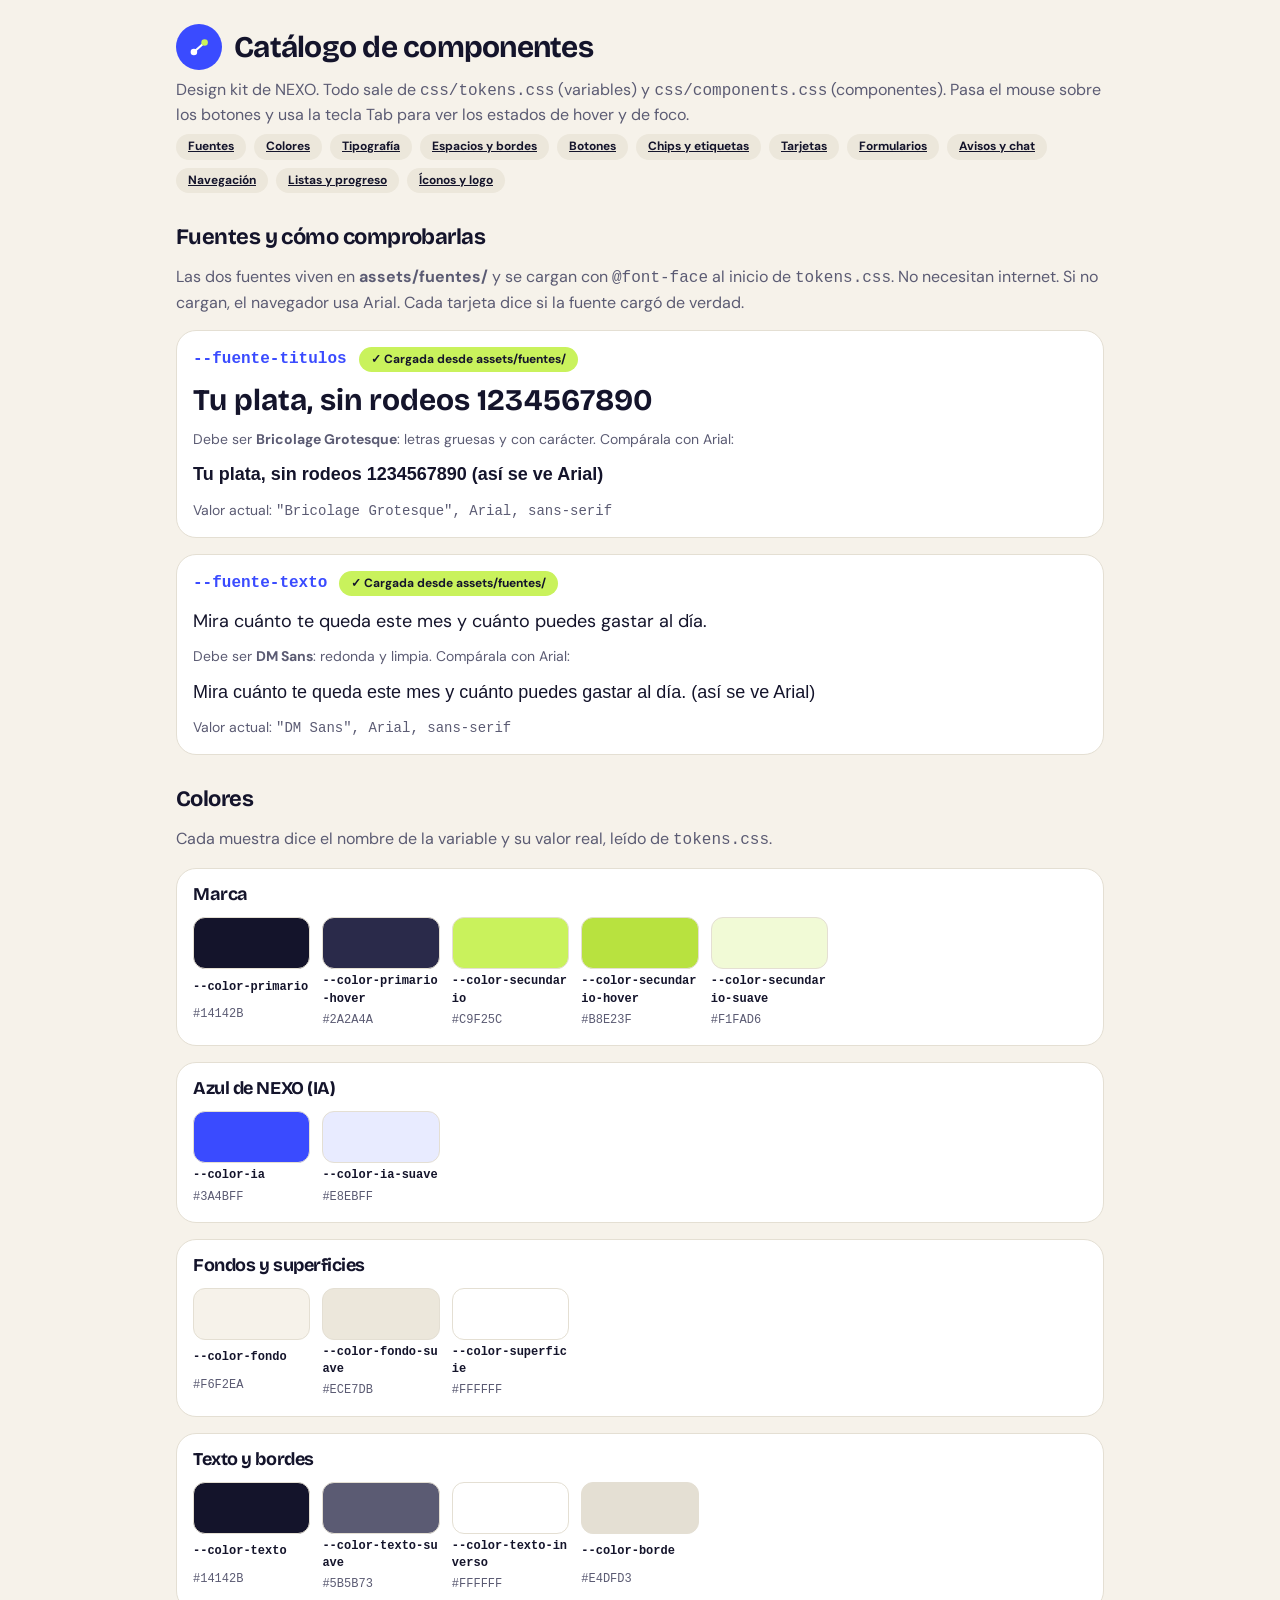
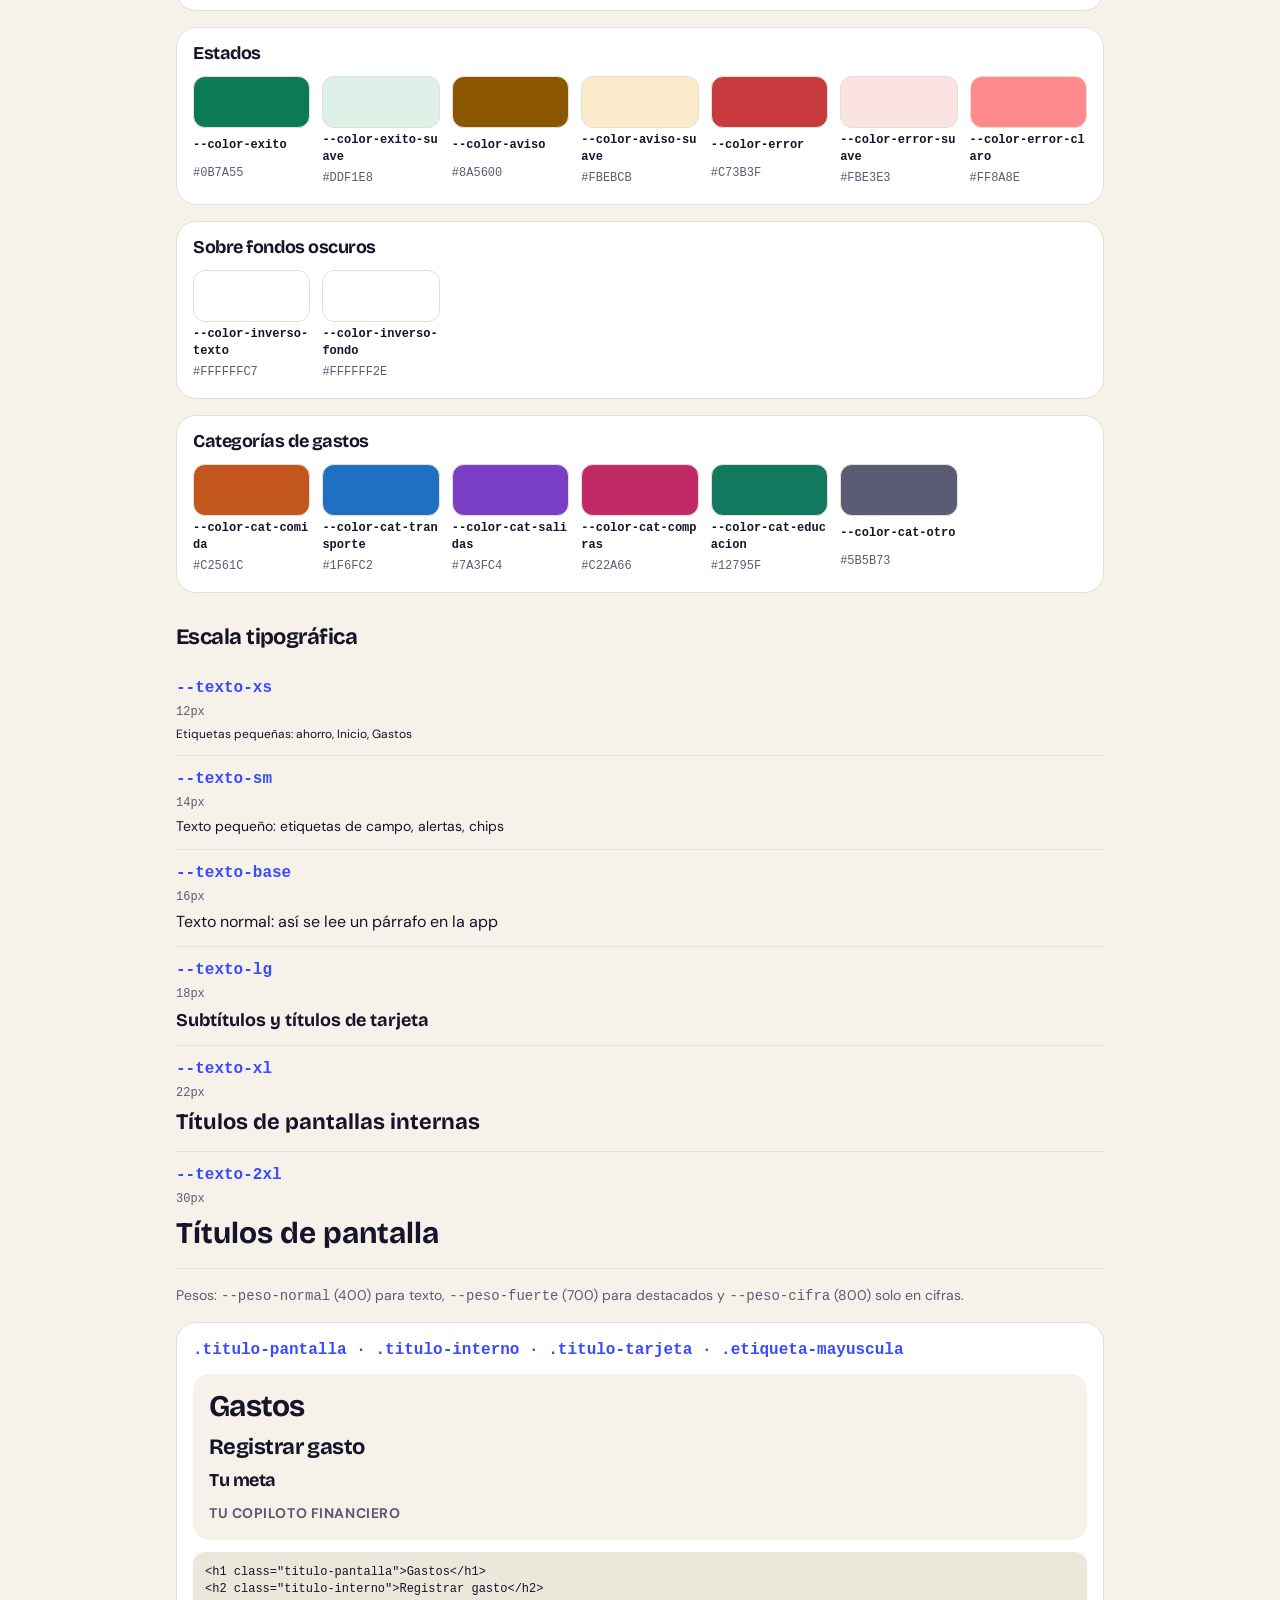
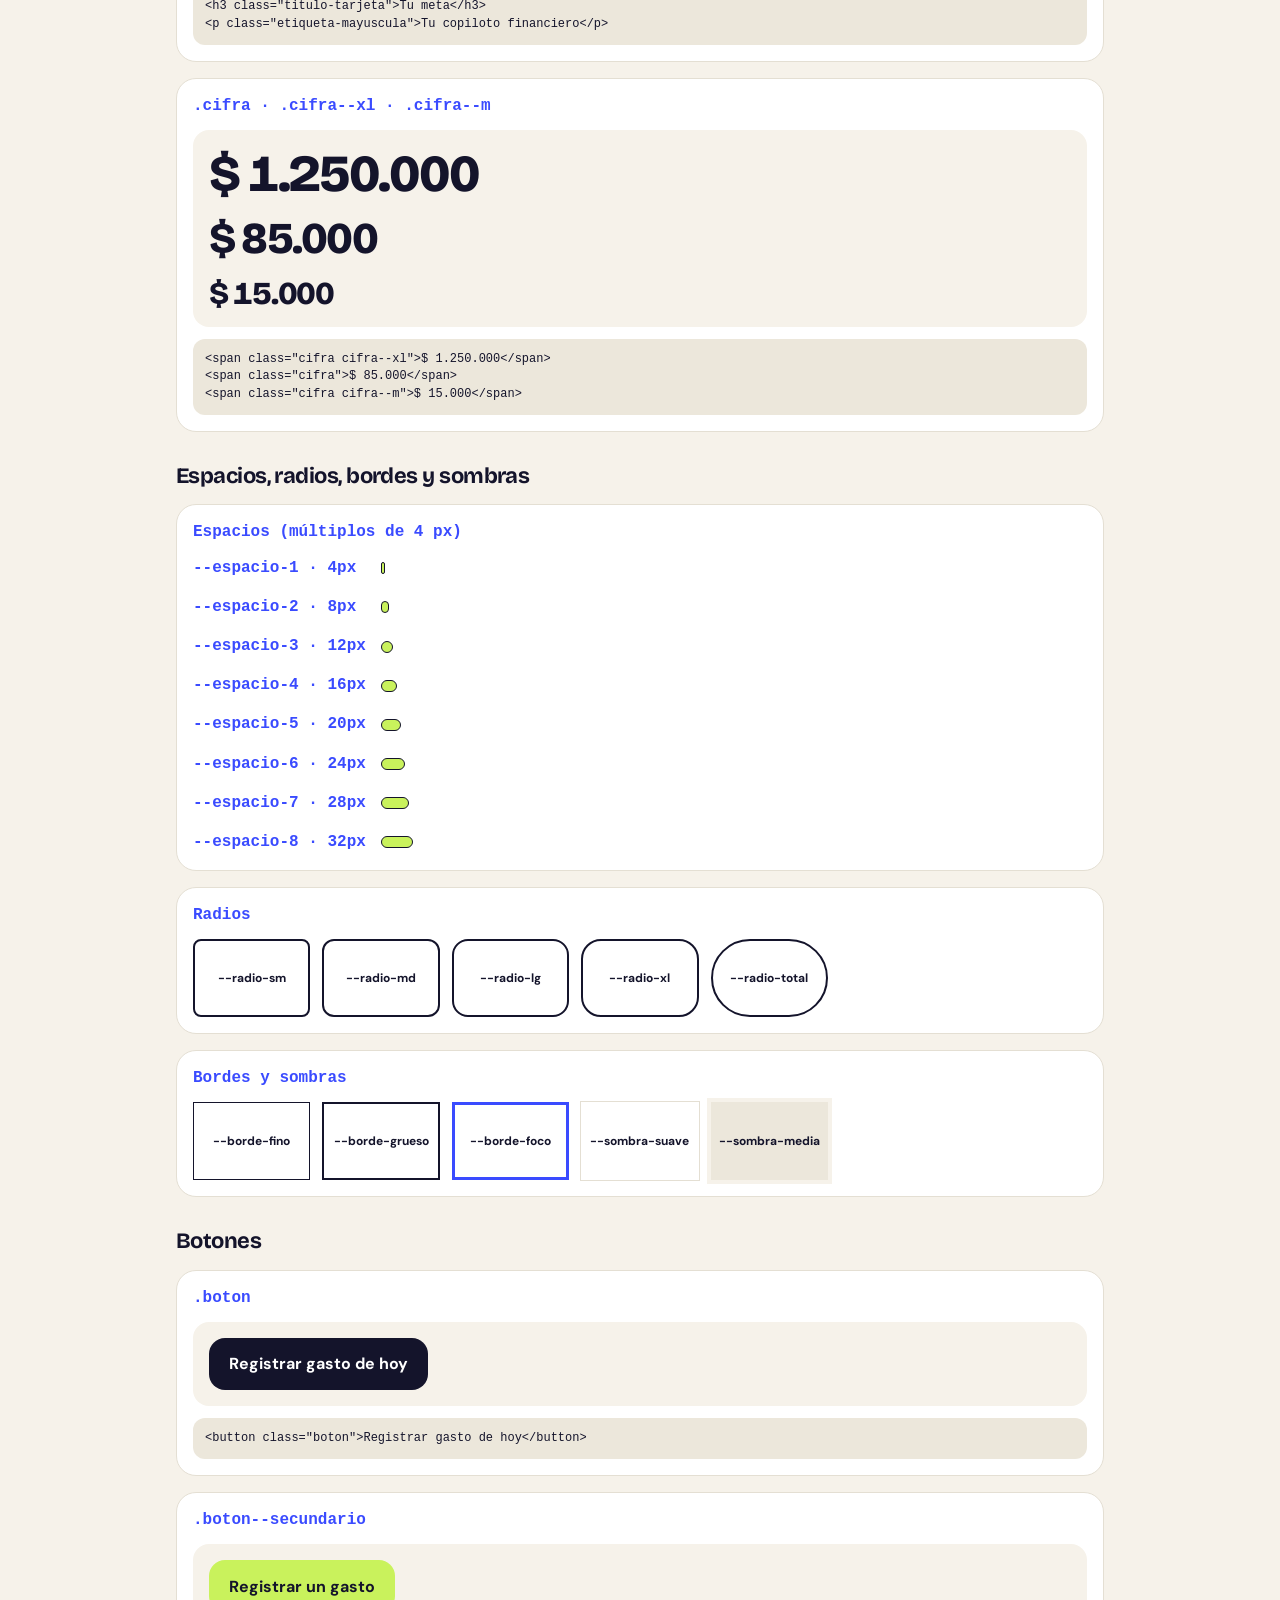
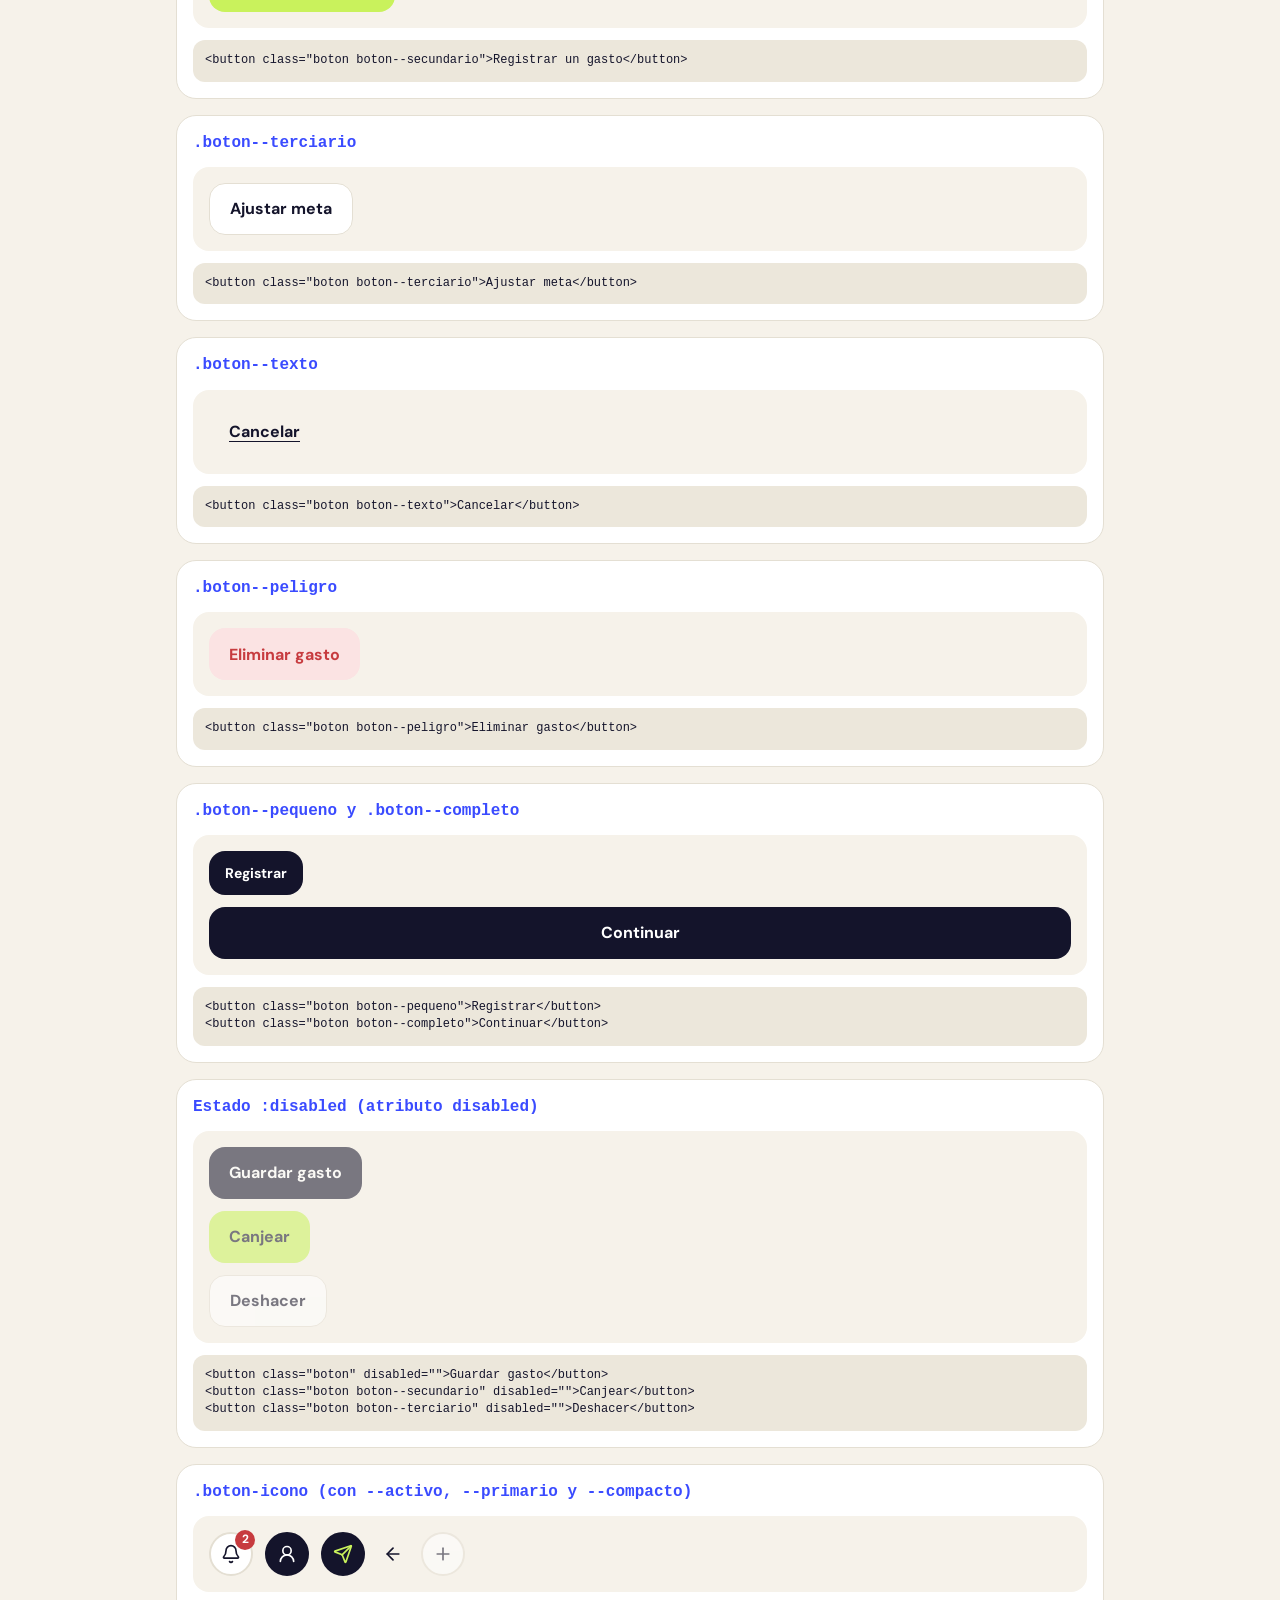
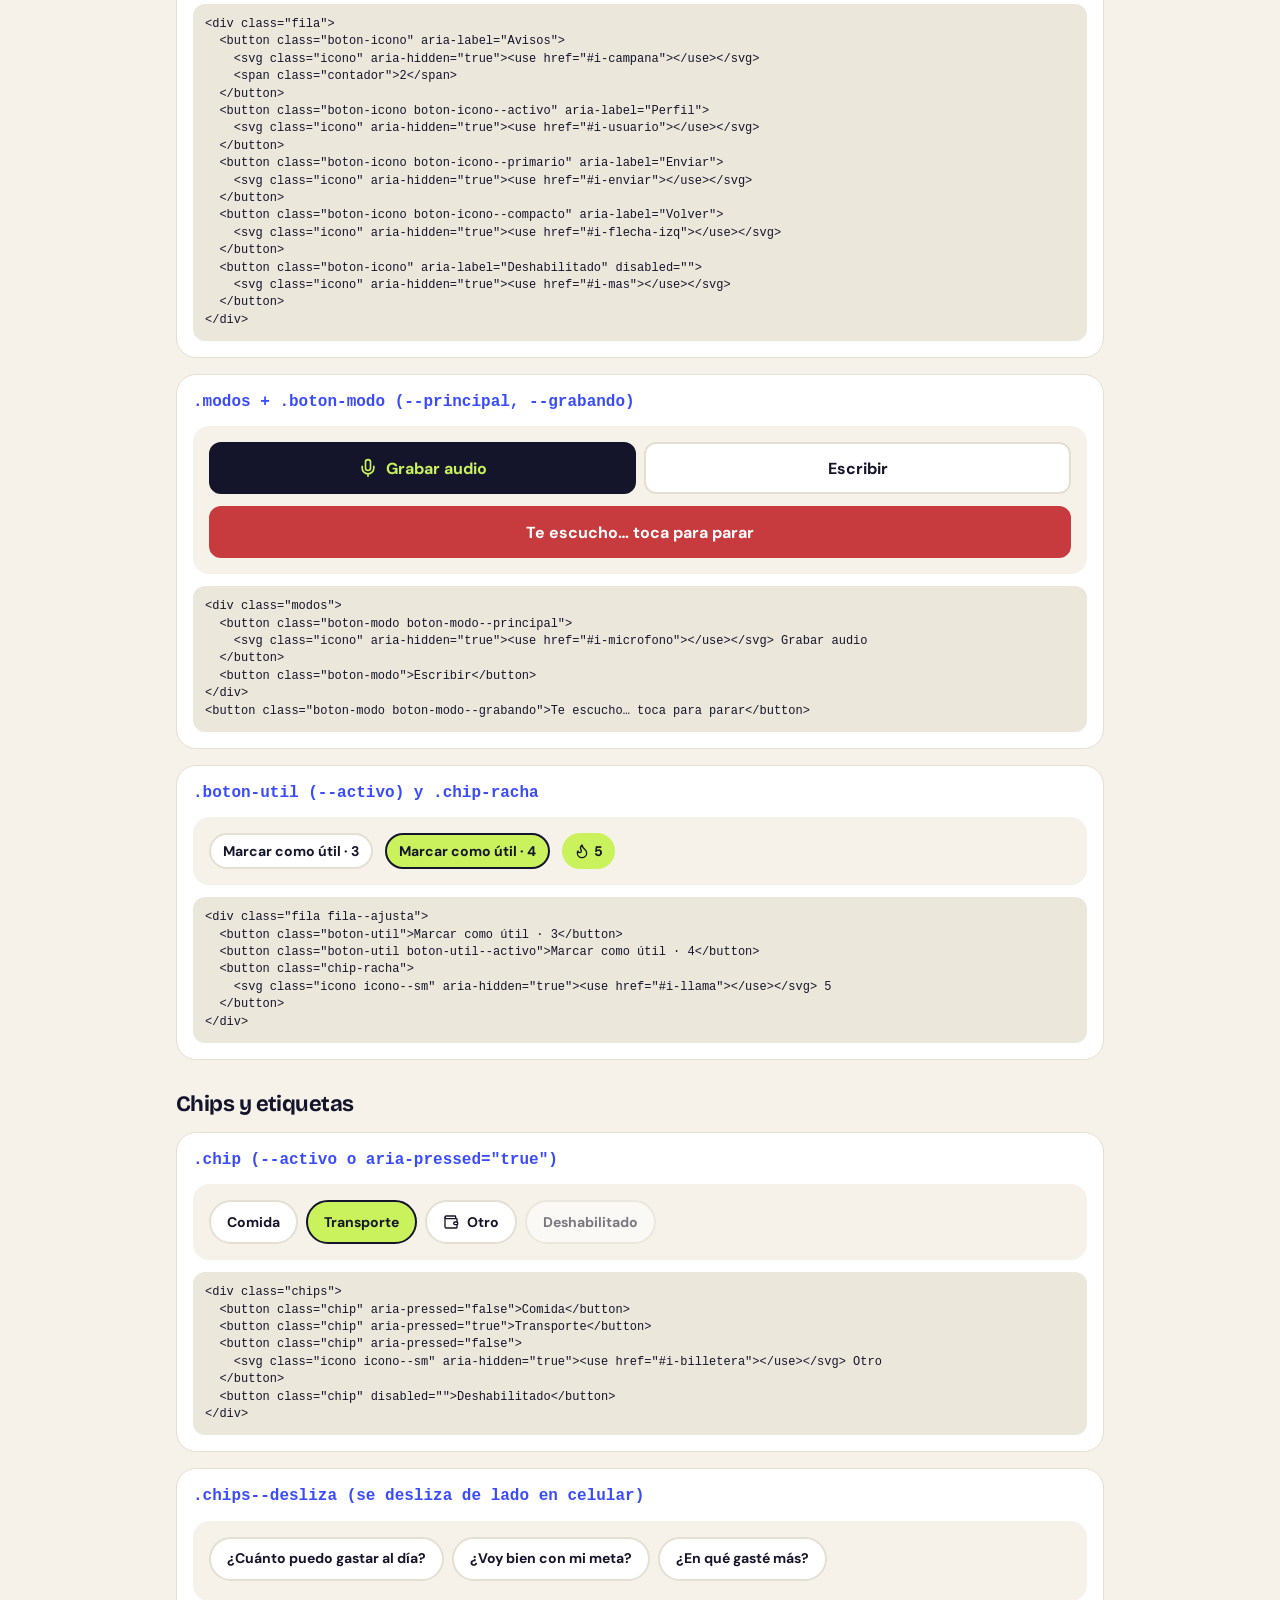
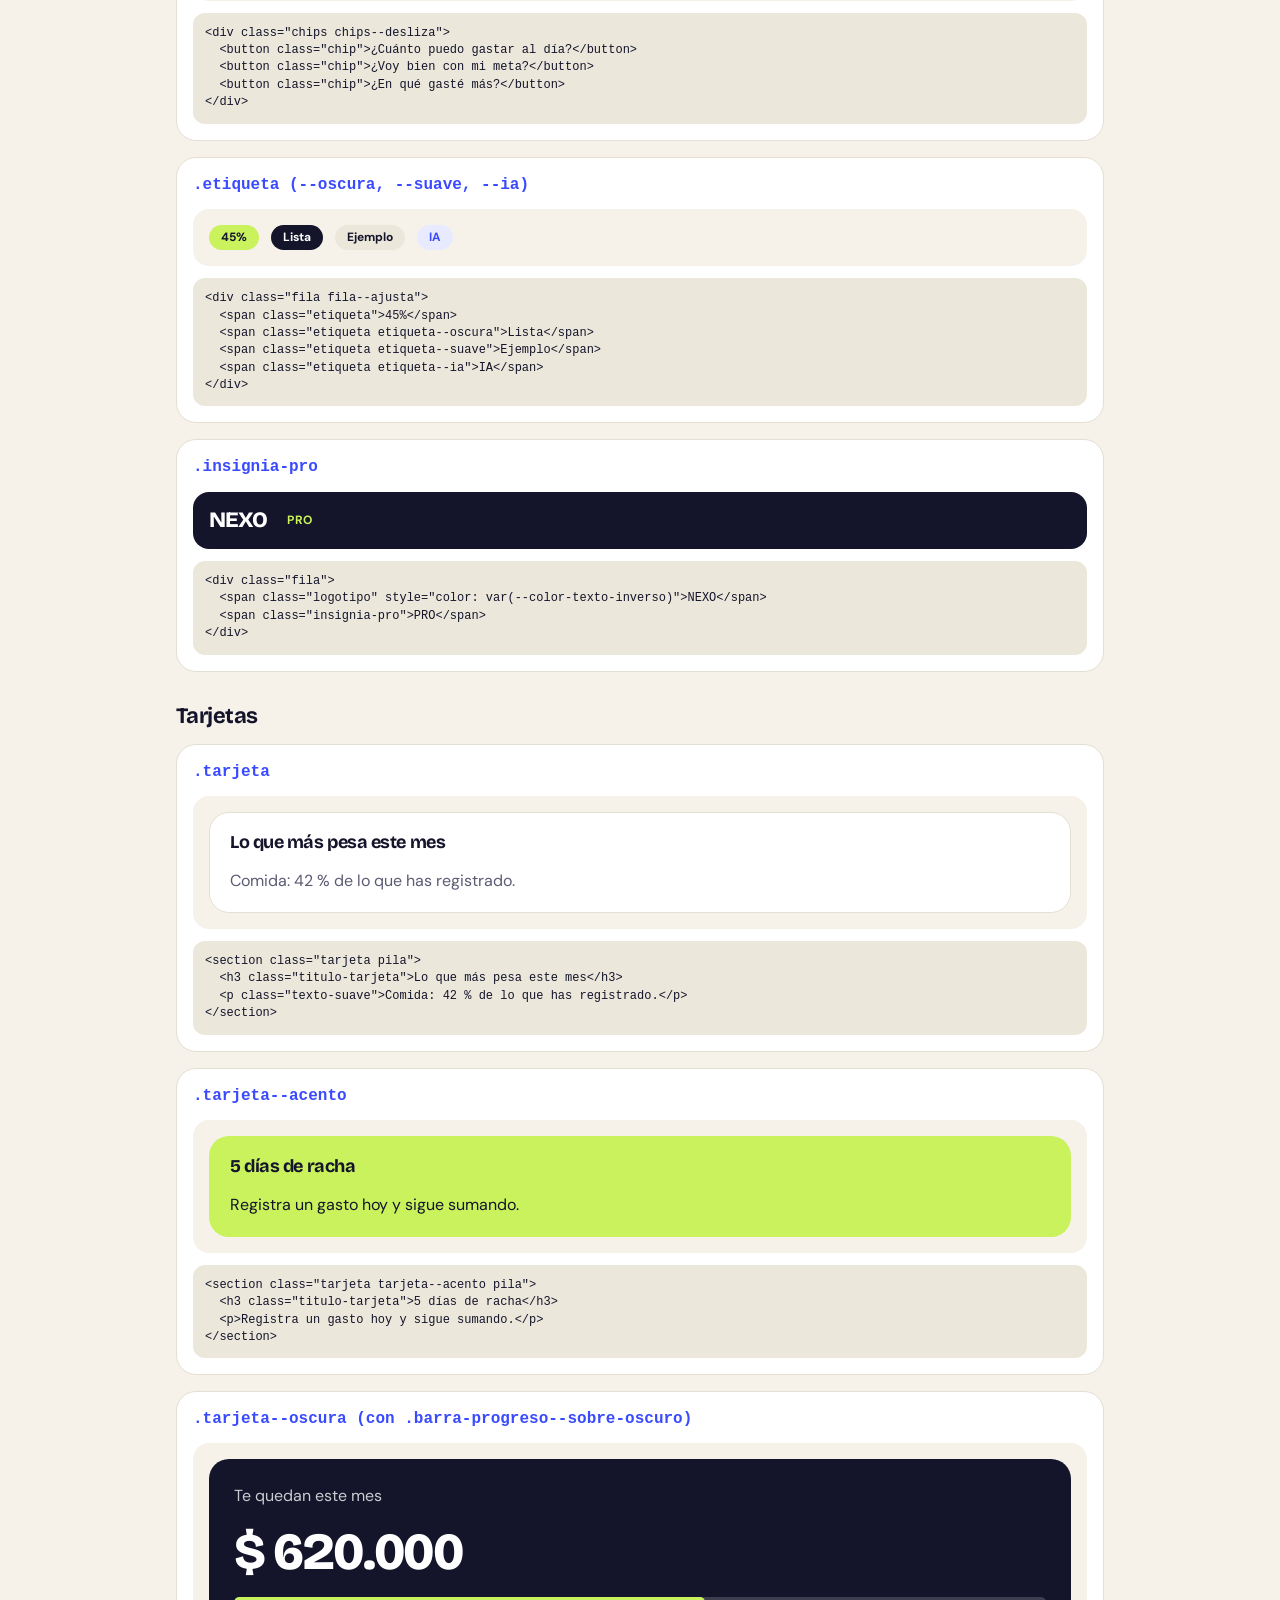
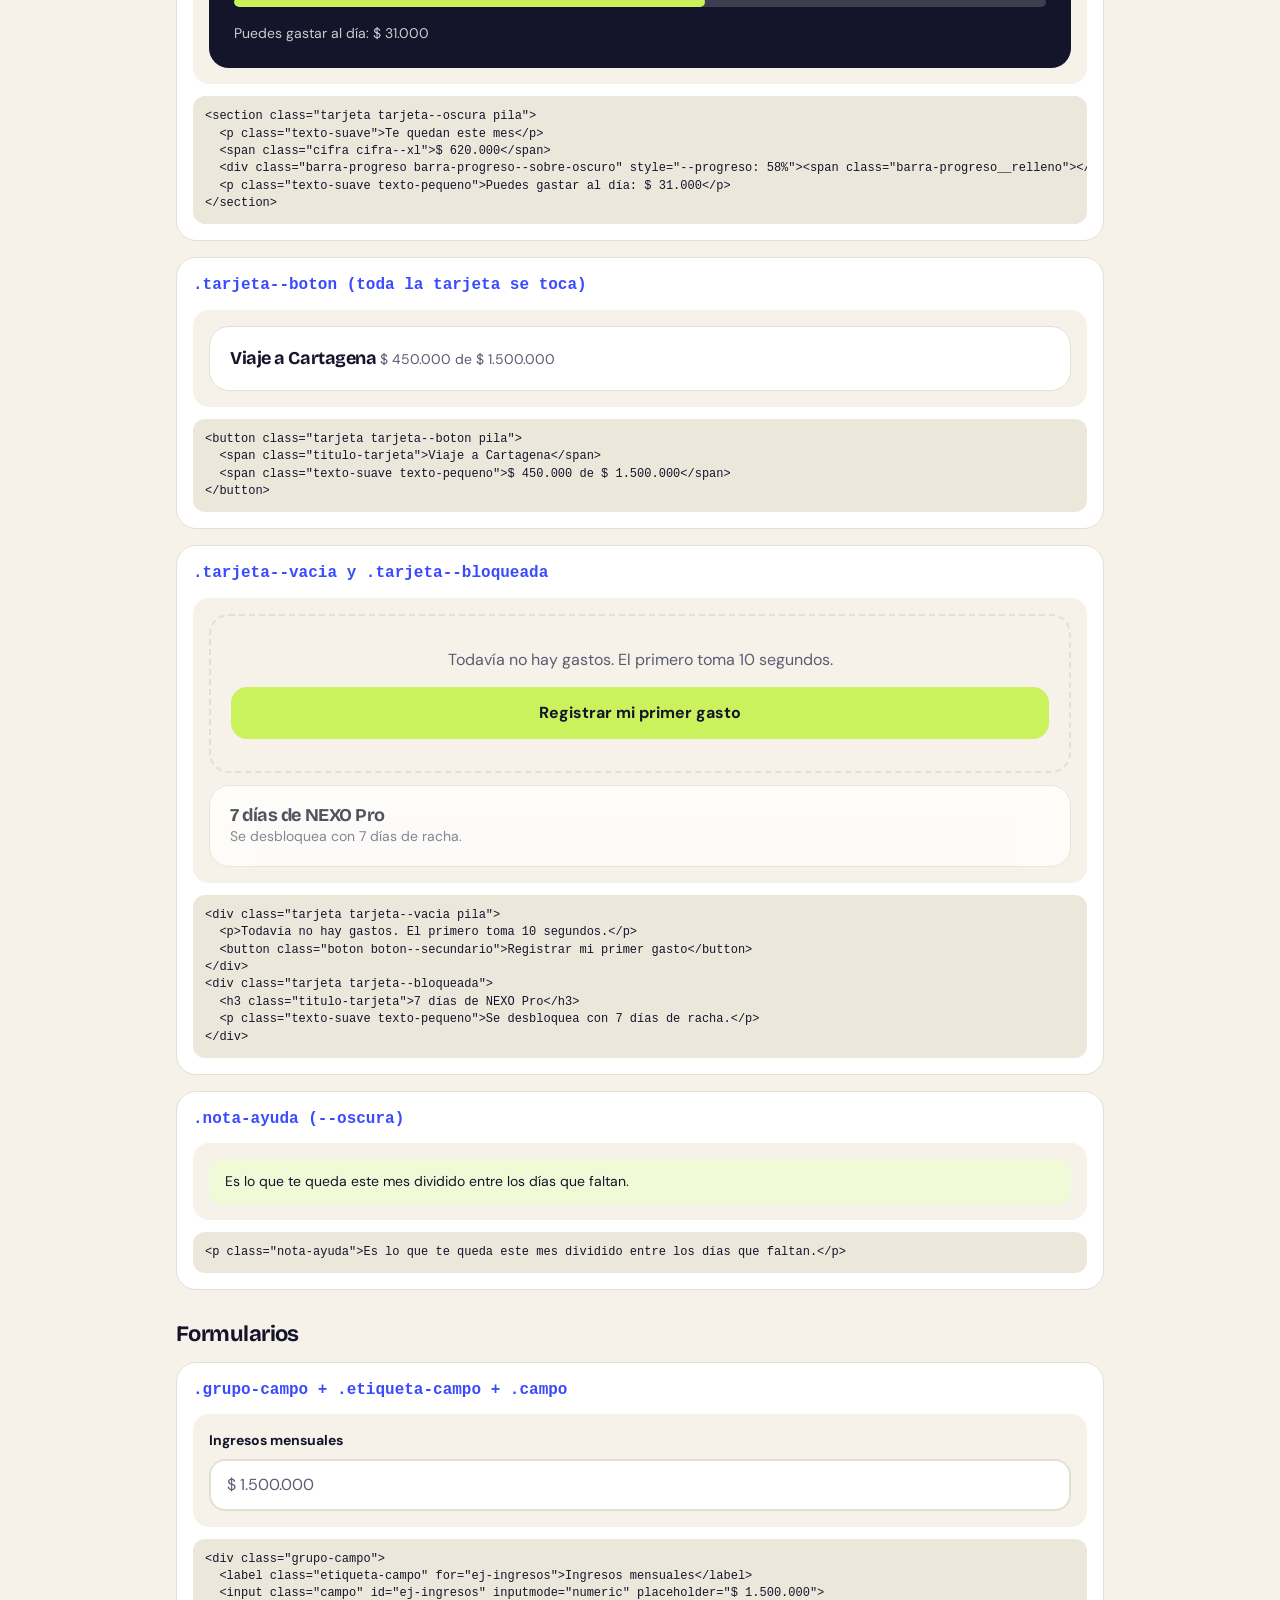
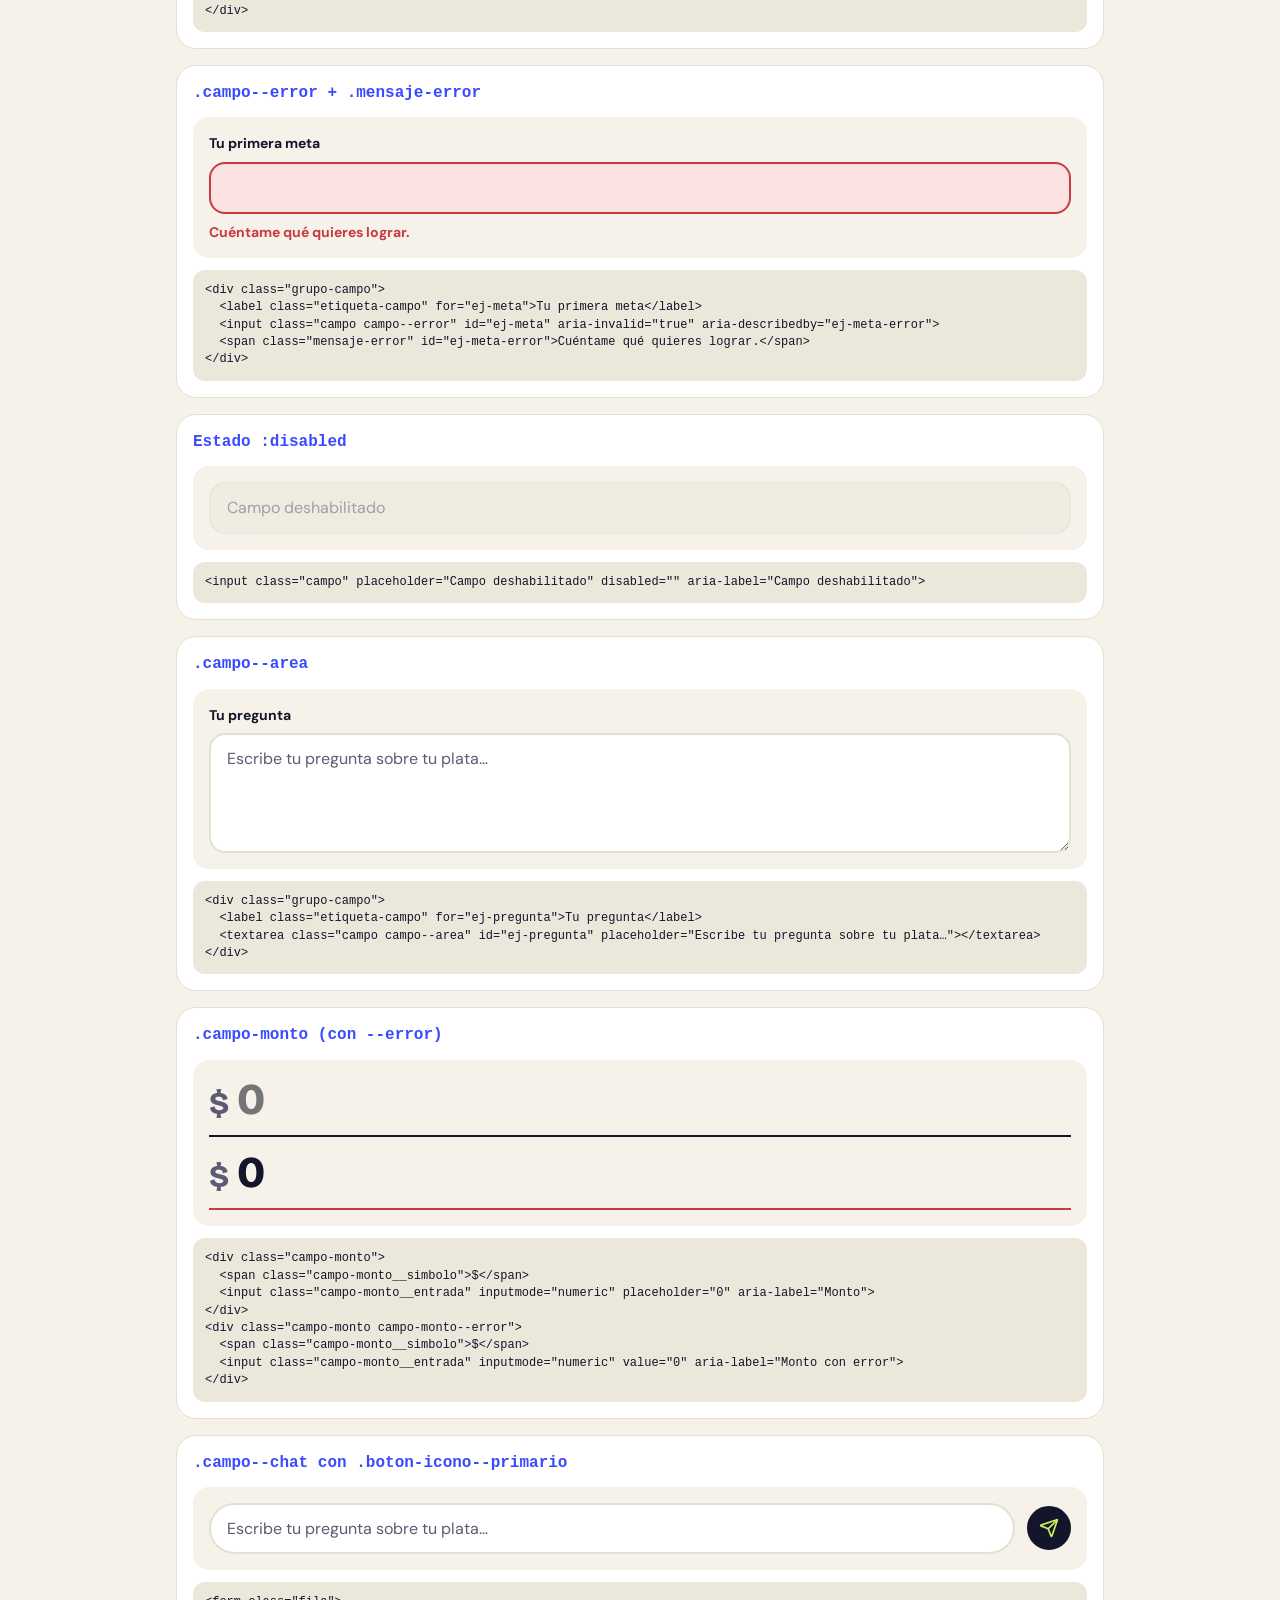
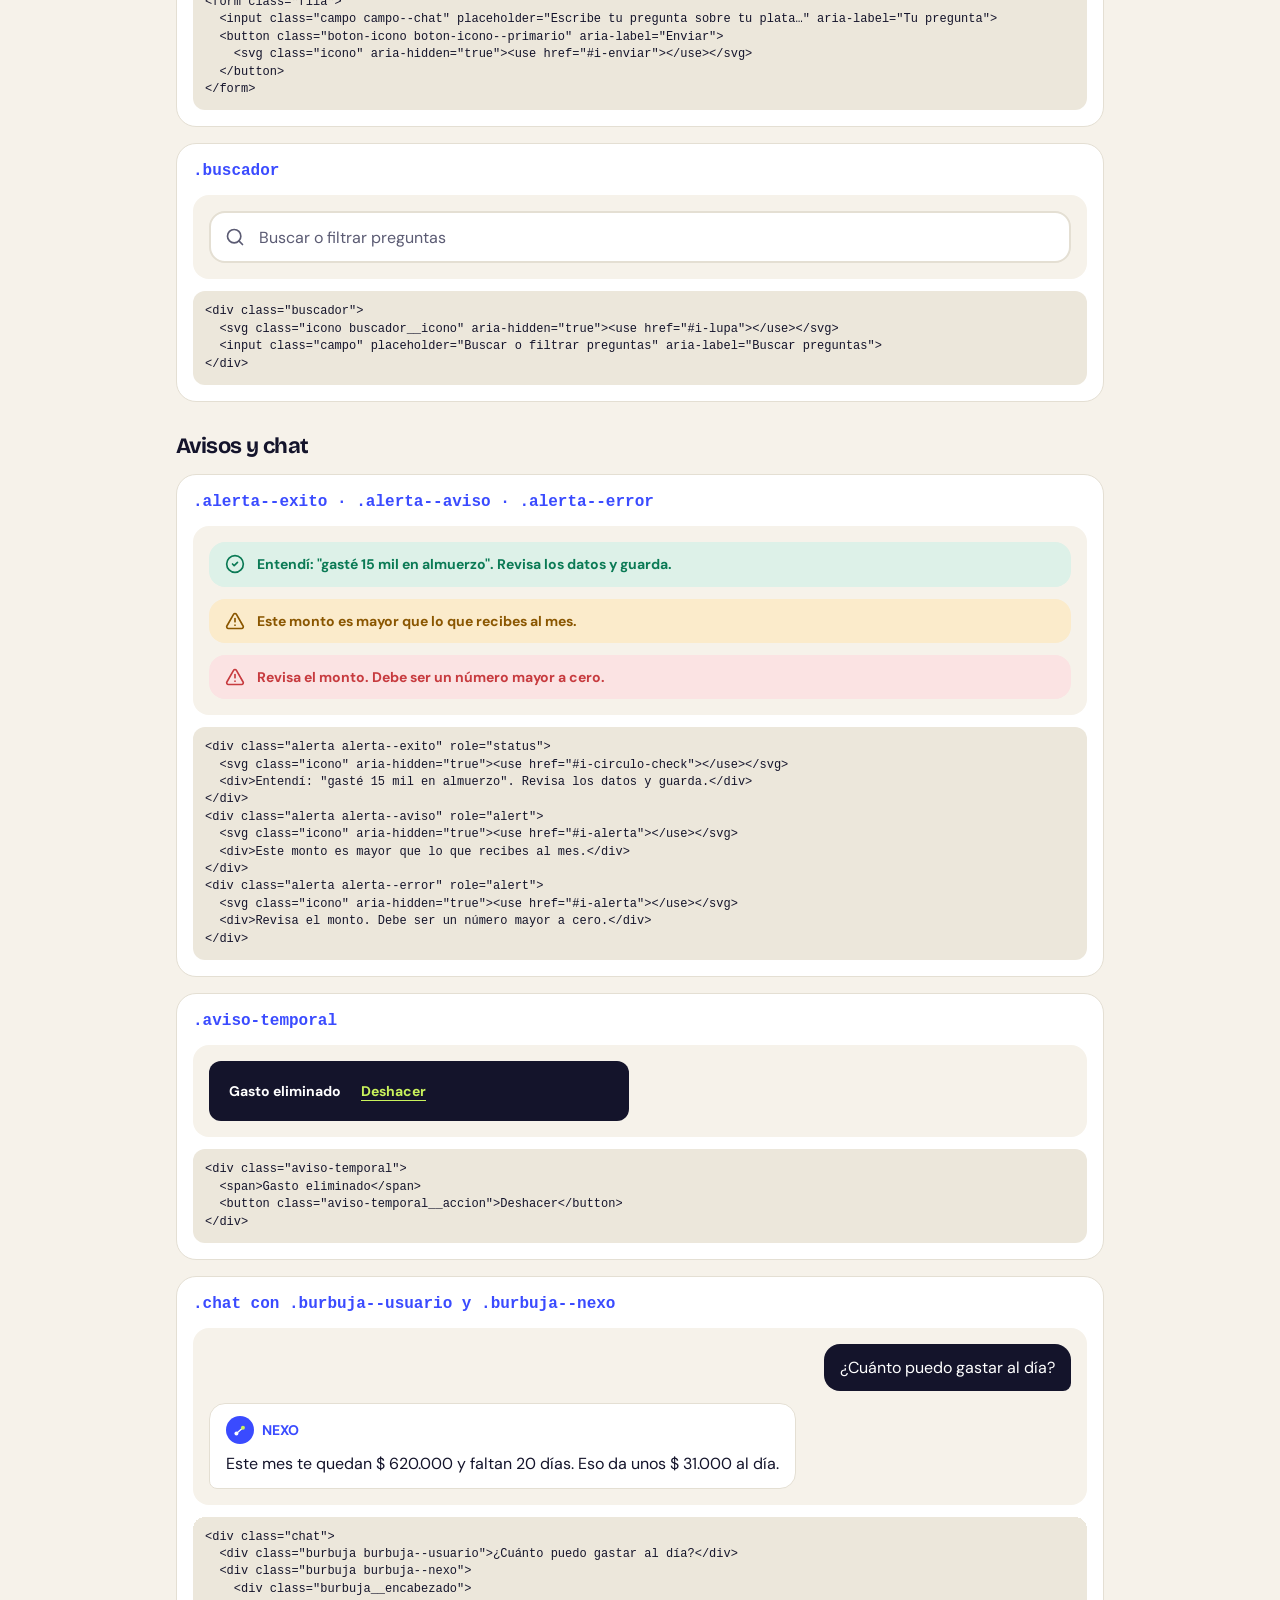
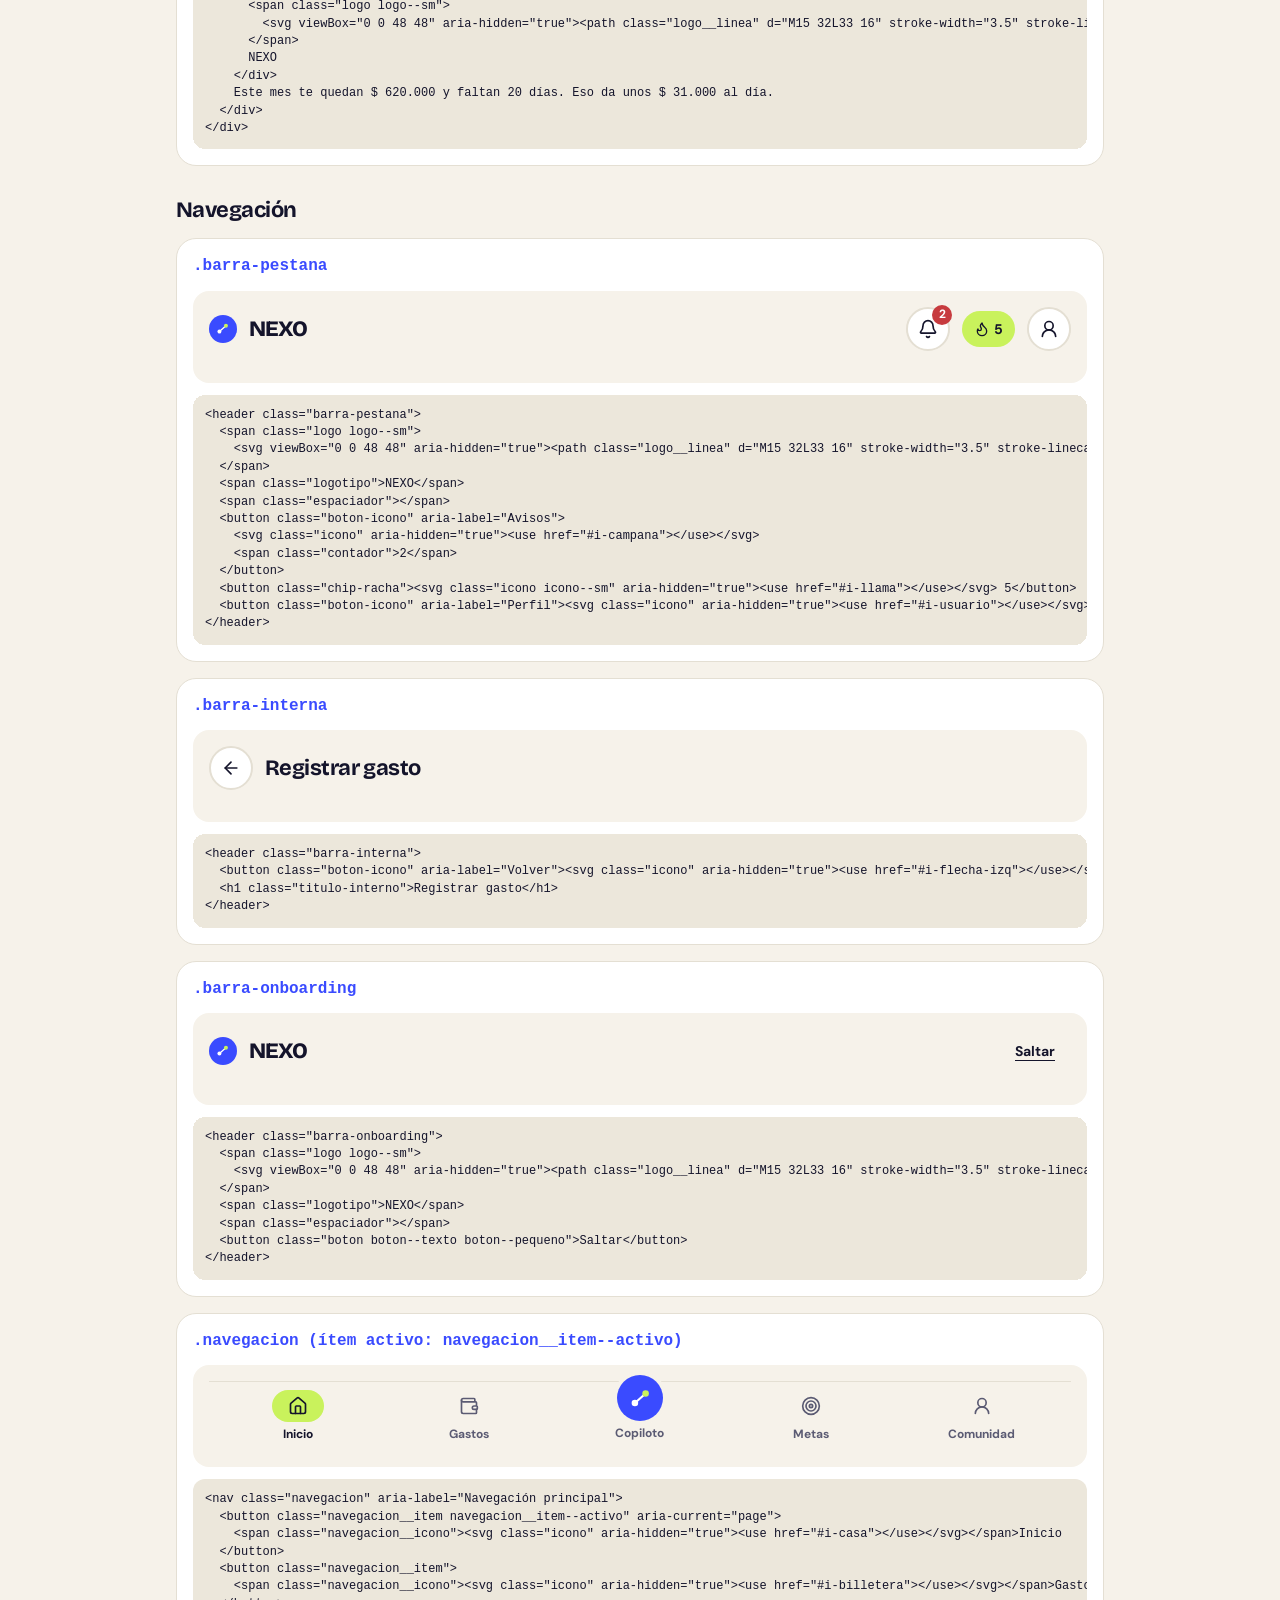
==== commit 7f7fa8fe: "Agrego brief y fuentes locales Co-Authored-By: Claude Sonnet 5.5 <noreply@anthropic.com>" ====
--- a/componentes.html
+++ b/componentes.html
@@ -100,7 +100,7 @@
   <!-- ============ FUENTES ============ -->
   <section class="catalogo__seccion" id="fuentes">
     <h2 class="titulo-interno">Fuentes y cómo comprobarlas</h2>
-    <p class="texto-suave">Las dos fuentes se cargan desde <strong>Google Fonts</strong> con el <code>@import</code> al inicio de <code>tokens.css</code>. Necesitan internet. Si no cargan, el navegador usa Arial. Cada tarjeta dice si la fuente cargó de verdad.</p>
+    <p class="texto-suave">Las dos fuentes viven en <strong>assets/fuentes/</strong> y se cargan con <code>@font-face</code> al inicio de <code>tokens.css</code>. No necesitan internet. Si no cargan, el navegador usa Arial. Cada tarjeta dice si la fuente cargó de verdad.</p>
 
     <div class="catalogo__lista">
       <div class="catalogo__item">
@@ -816,7 +816,7 @@
       if (!document.fonts || !document.fonts.load) { el.textContent = 'No se puede comprobar en este navegador'; return; }
       document.fonts.load(texto).then(function (cargadas) {
         if (cargadas.length > 0) {
-          el.textContent = '✓ Cargada desde Google Fonts';
+          el.textContent = '✓ Cargada desde assets/fuentes/';
           el.className = 'etiqueta estado-fuente';
         } else {
           el.textContent = '✗ No cargó: se ve con Arial';
--- a/css/tokens.css
+++ b/css/tokens.css
@@ -7,10 +7,24 @@
    Para cambiar el aspecto de la app, cambia el valor aquí.
    ========================================================= */
 
-/* Fuentes: se cargan desde Google Fonts (necesita internet).
-   Si no cargan, el navegador usa la fuente de respaldo (Arial).
-   Este @import debe ir siempre al inicio del archivo. */
-@import url("https://fonts.googleapis.com/css2?family=Bricolage+Grotesque:opsz,wght@12..96,700..800&family=DM+Sans:wght@400;700&display=swap");
+/* Fuentes: viven en assets/fuentes/ y se cargan desde el proyecto
+   (no necesitan internet). Cada archivo trae todos los pesos que
+   usamos. Las rutas son relativas a este archivo (css/).
+   Si no cargan, el navegador usa la fuente de respaldo (Arial). */
+@font-face {
+  font-family: "Bricolage Grotesque";
+  font-style: normal;
+  font-weight: 700 800;
+  font-display: swap;
+  src: url("../assets/fuentes/bricolage-grotesque-latin.woff2") format("woff2");
+}
+@font-face {
+  font-family: "DM Sans";
+  font-style: normal;
+  font-weight: 400 700;
+  font-display: swap;
+  src: url("../assets/fuentes/dm-sans-latin.woff2") format("woff2");
+}
 
 :root {
 
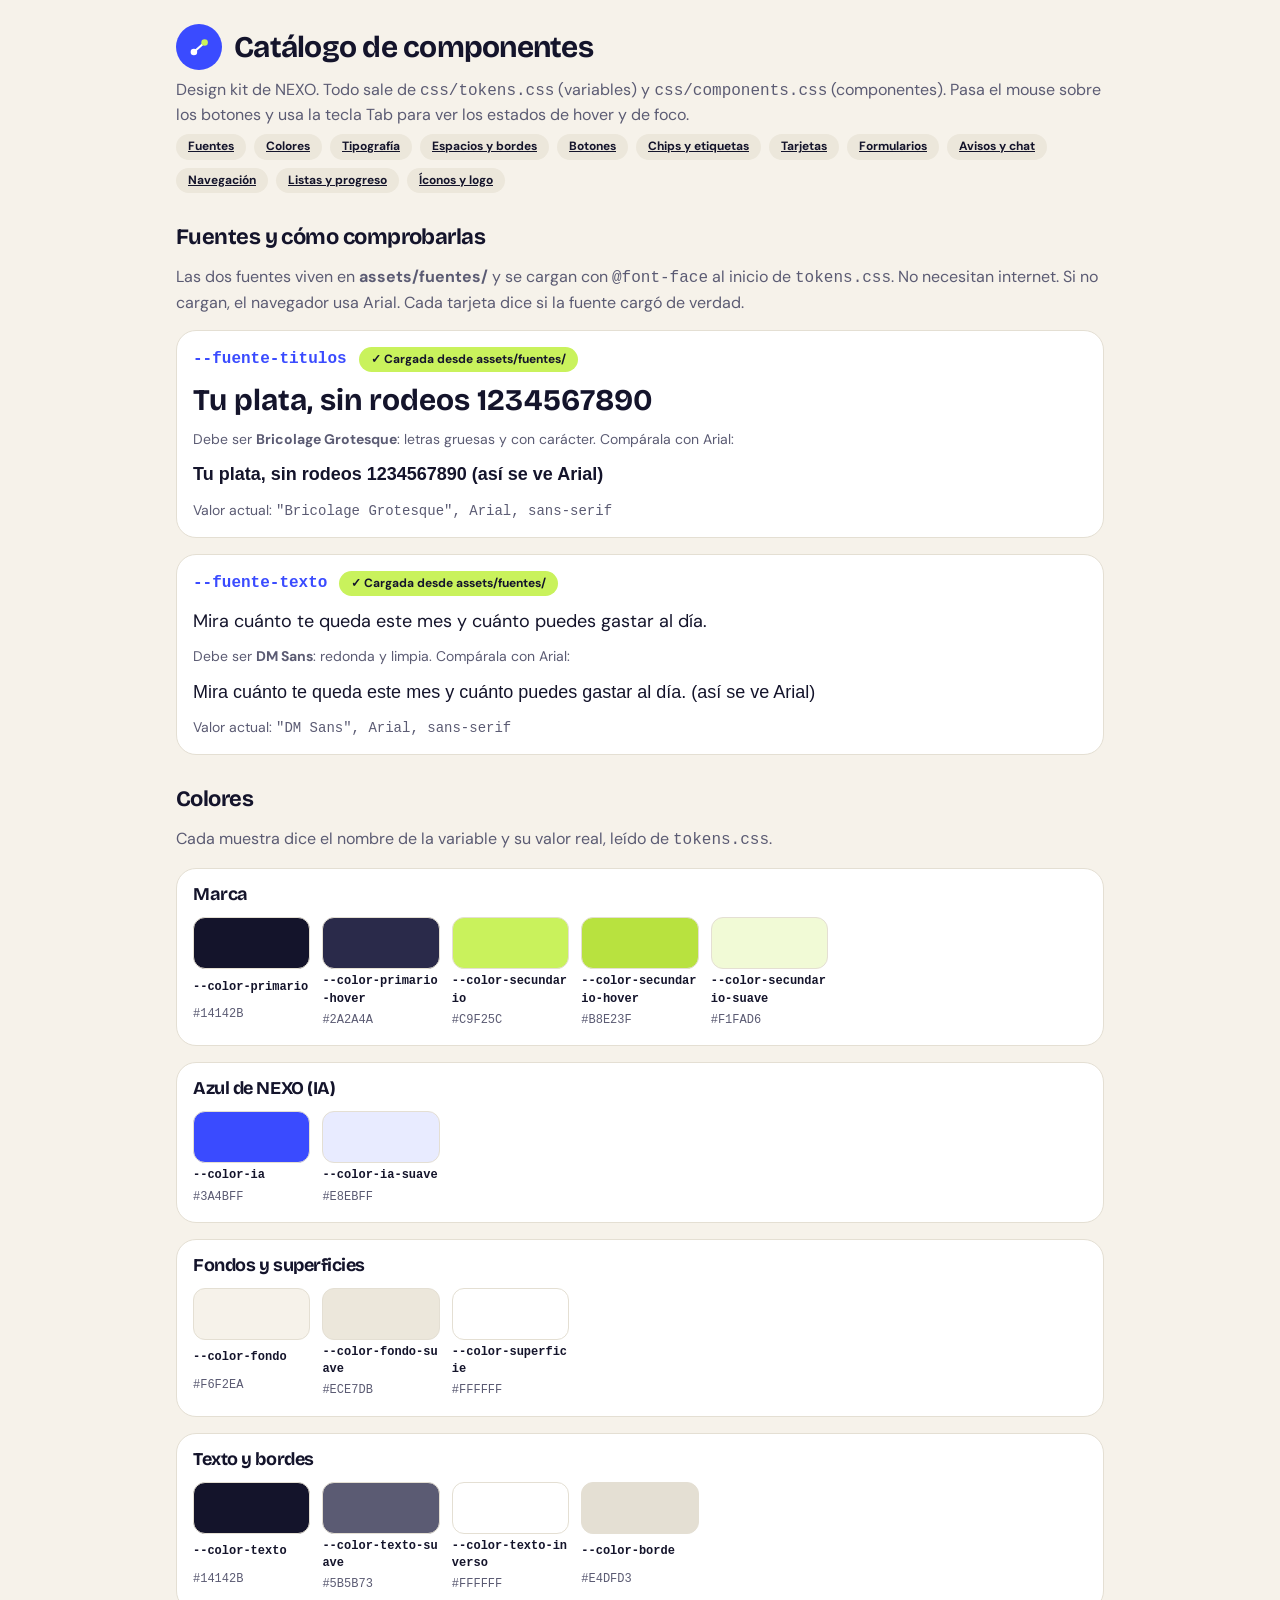
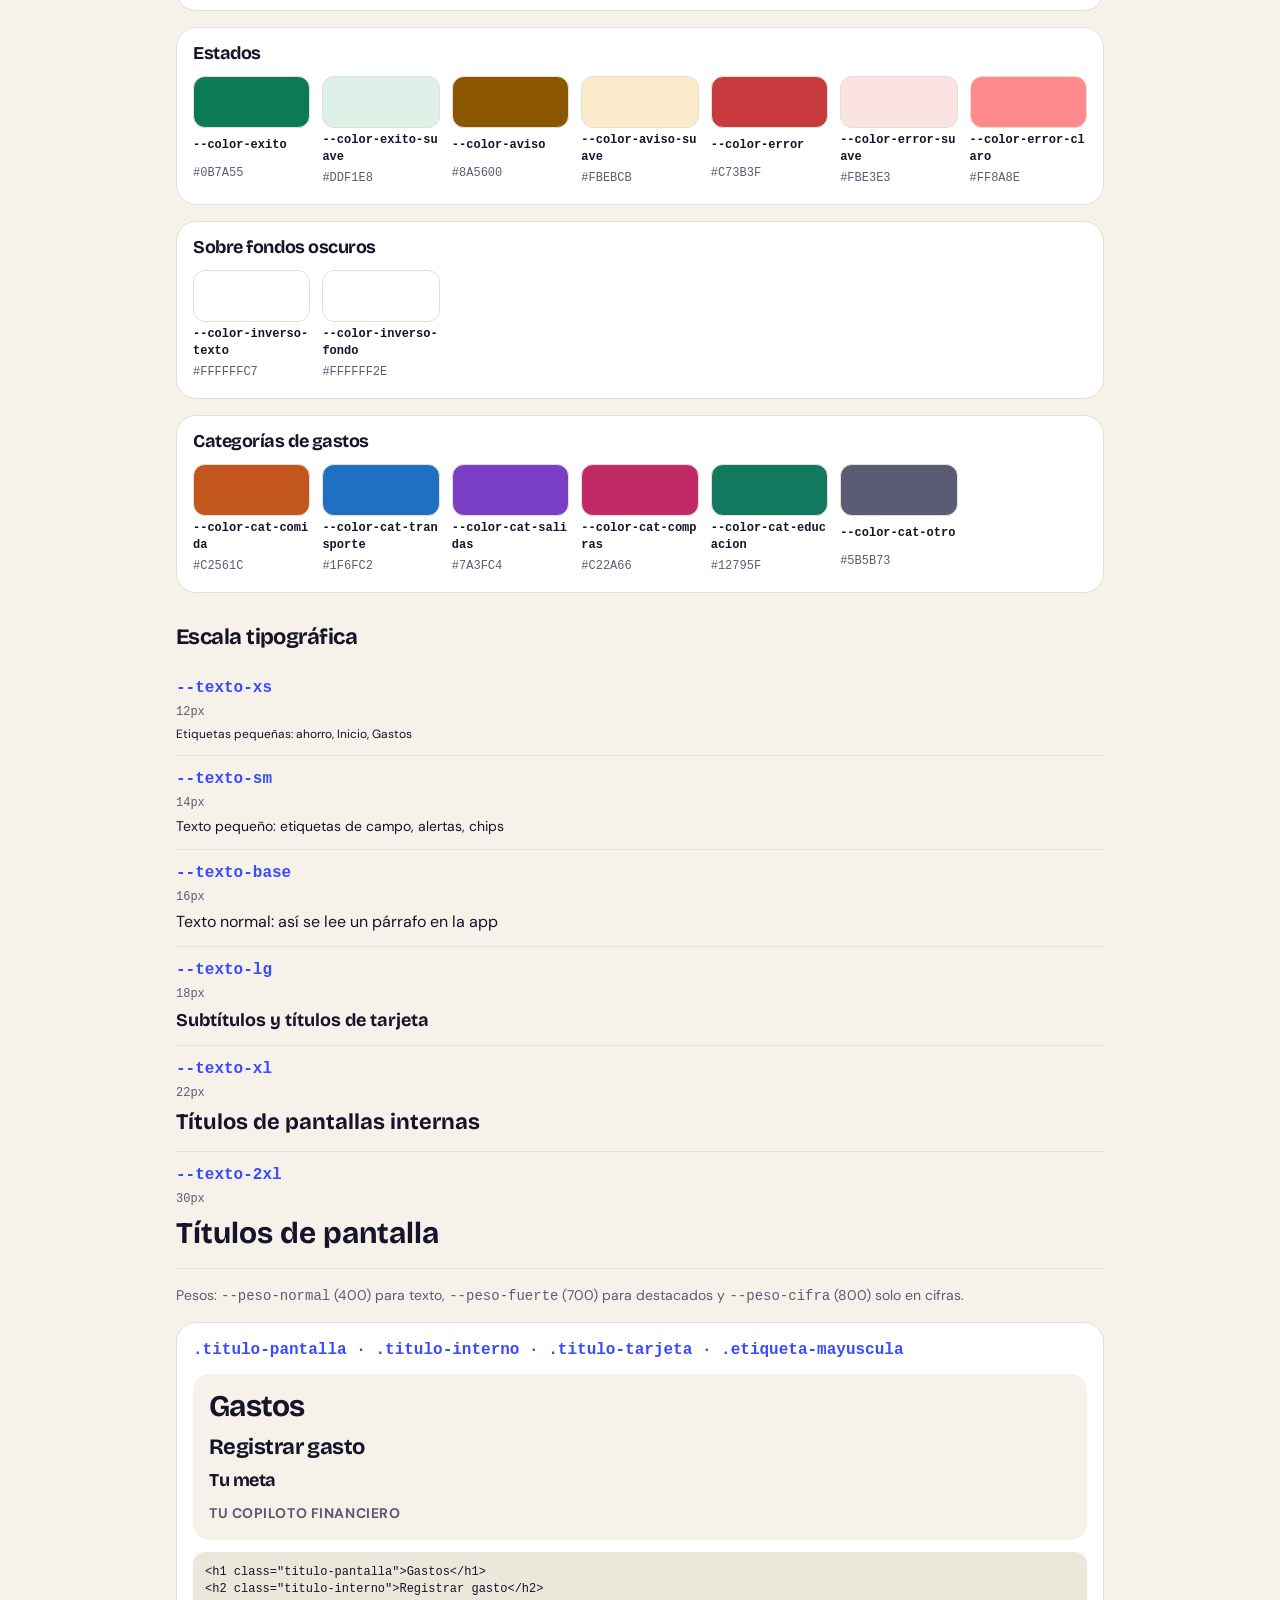
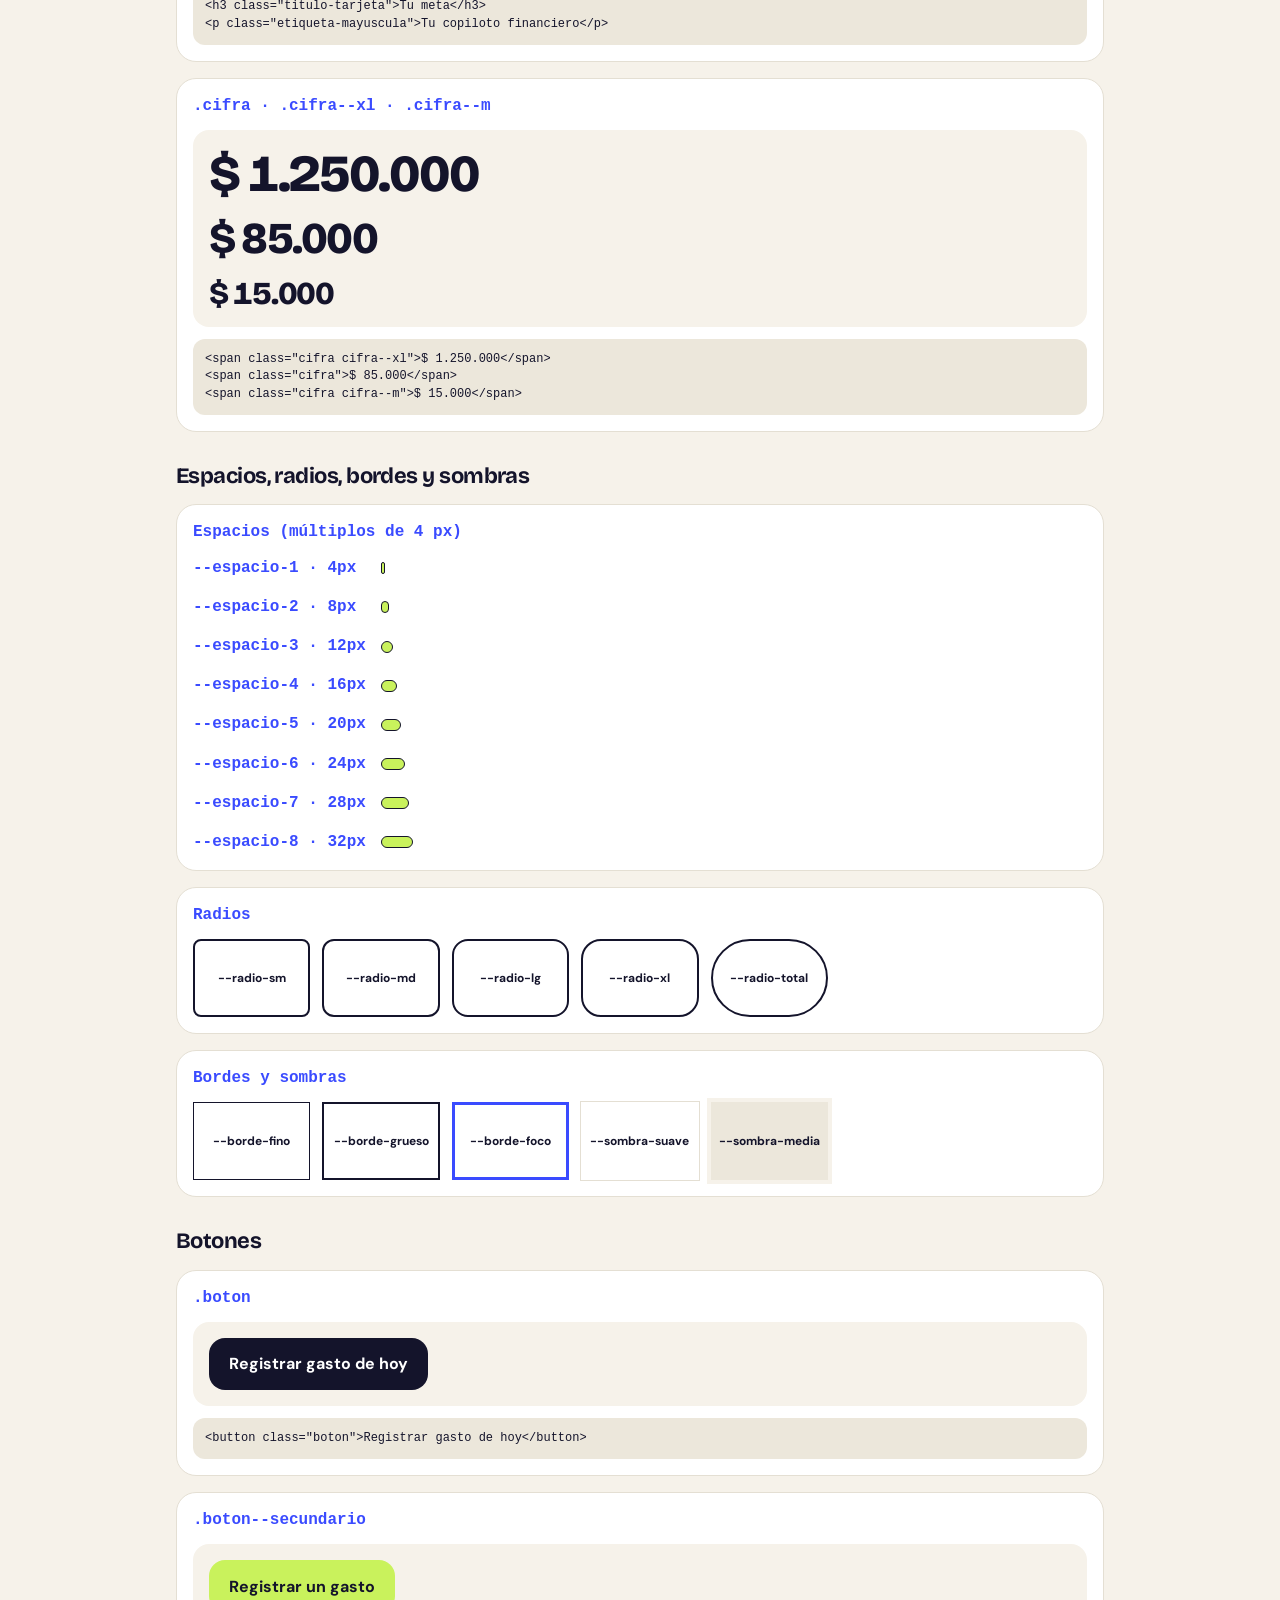
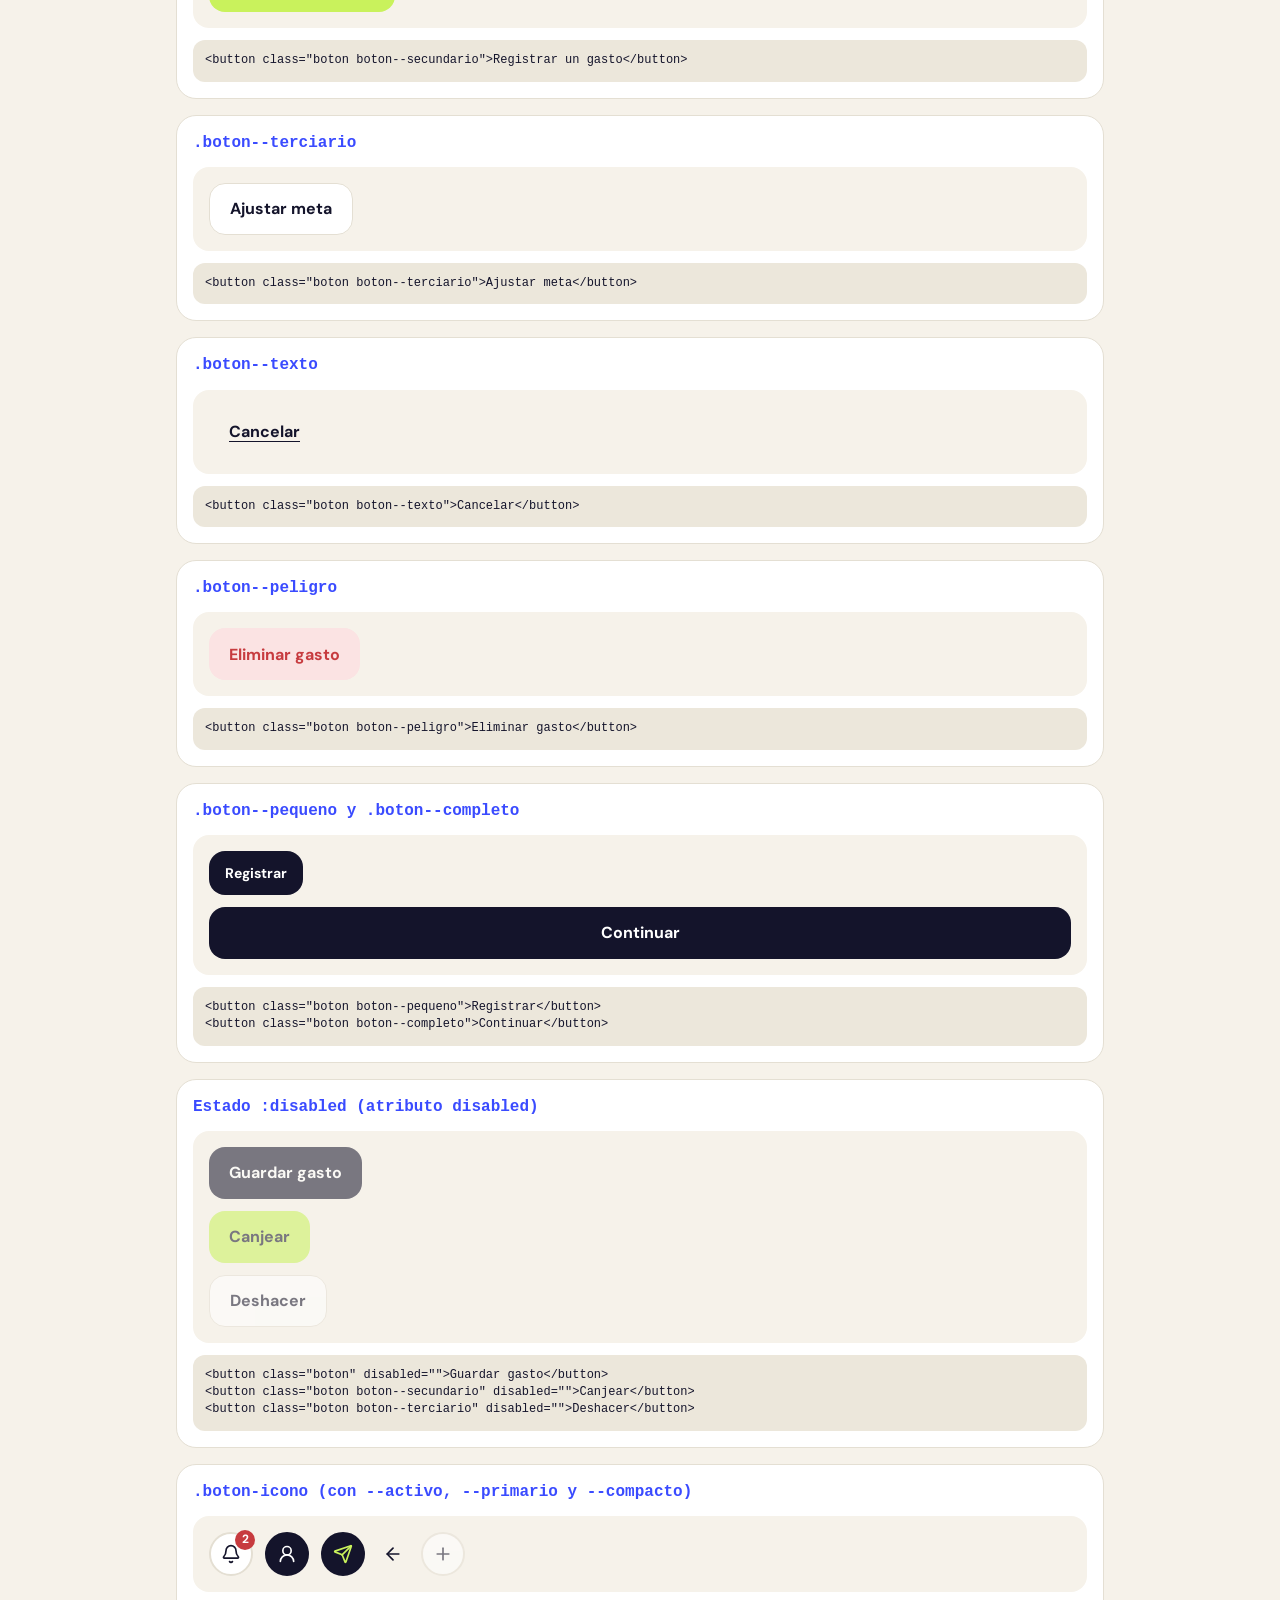
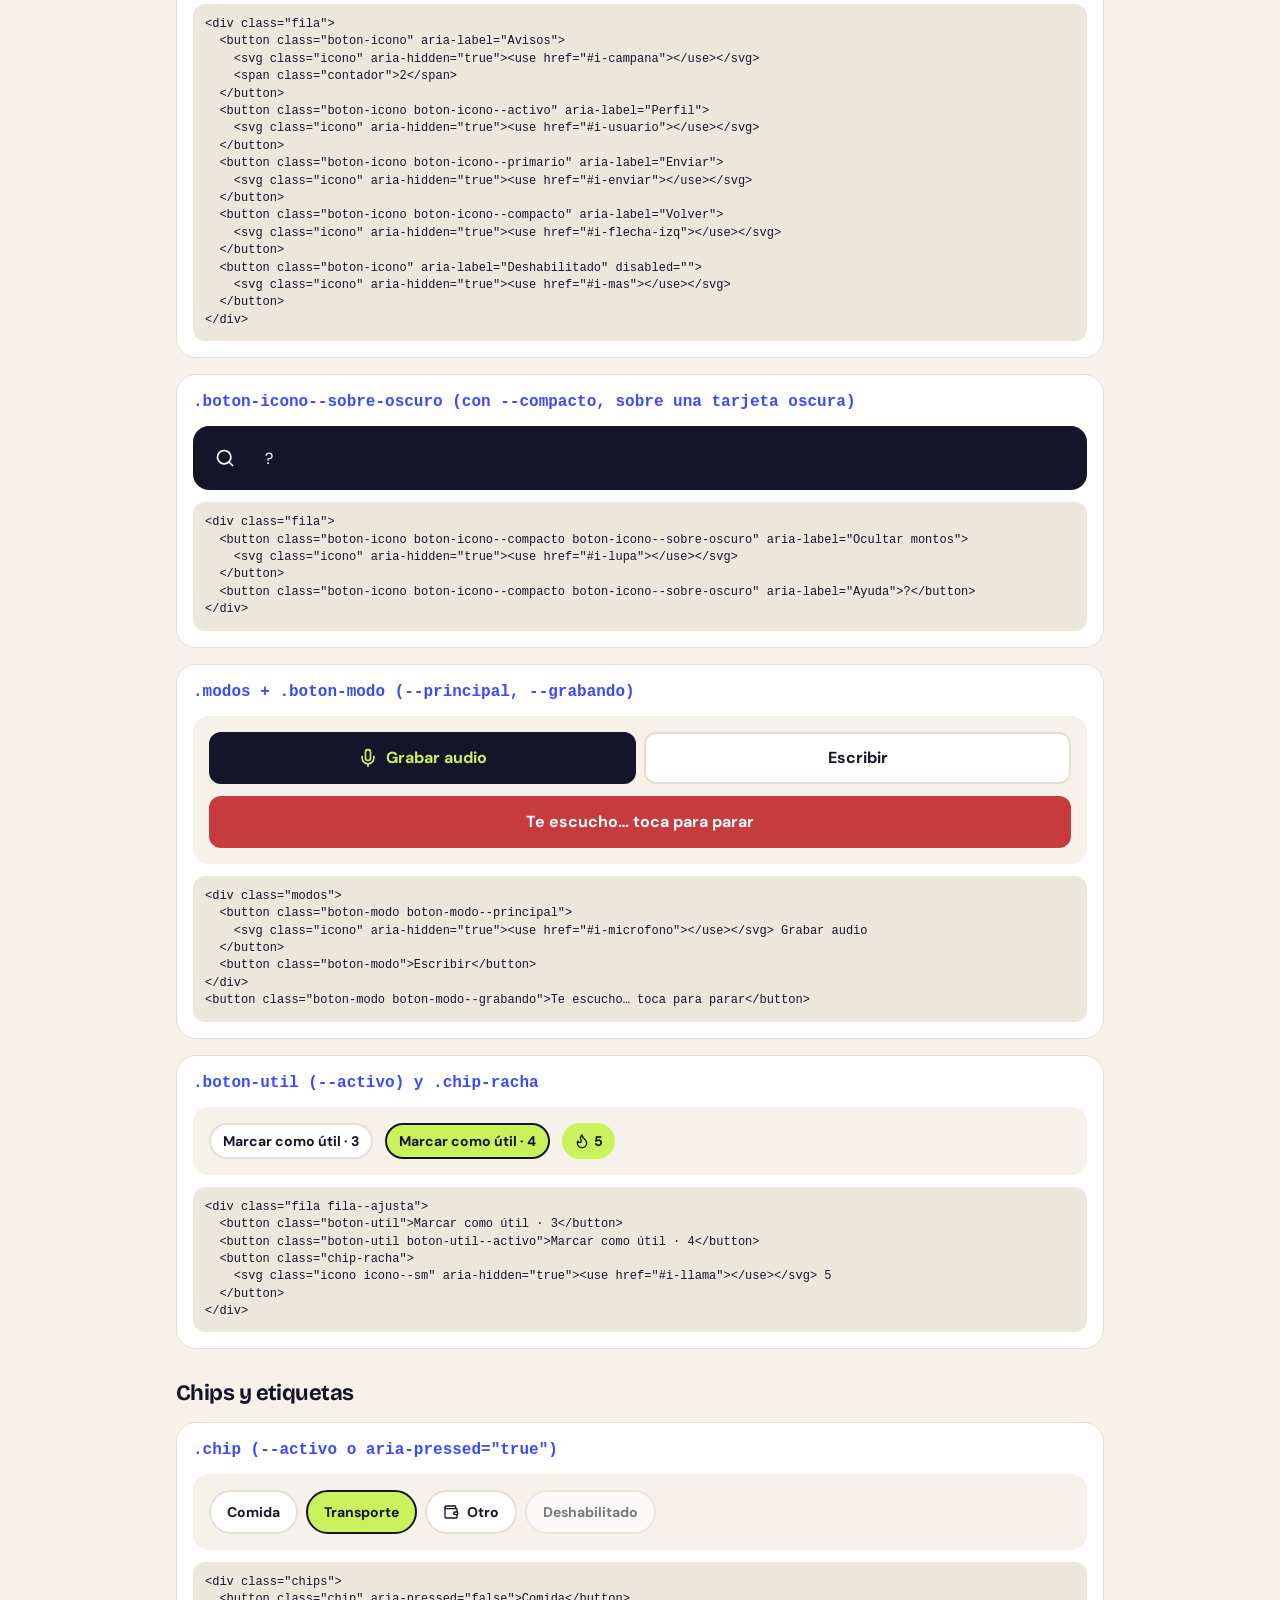
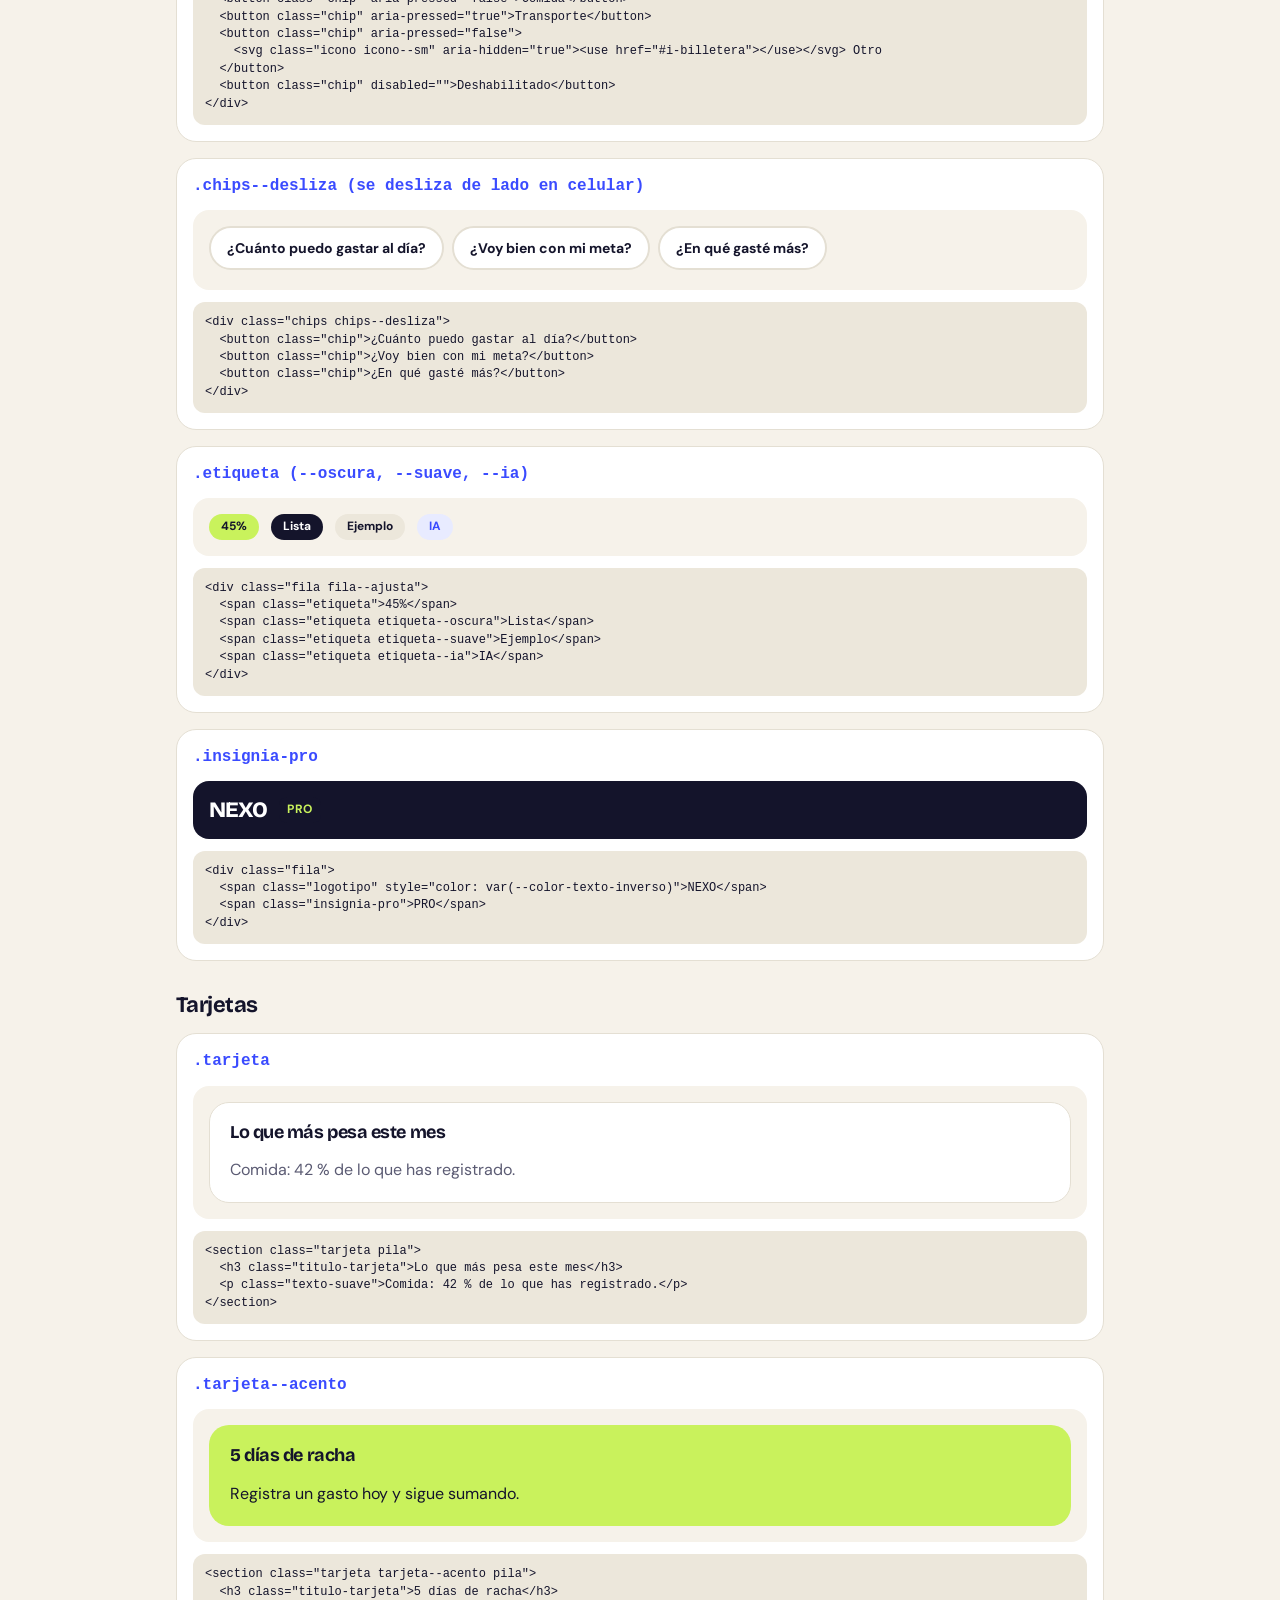
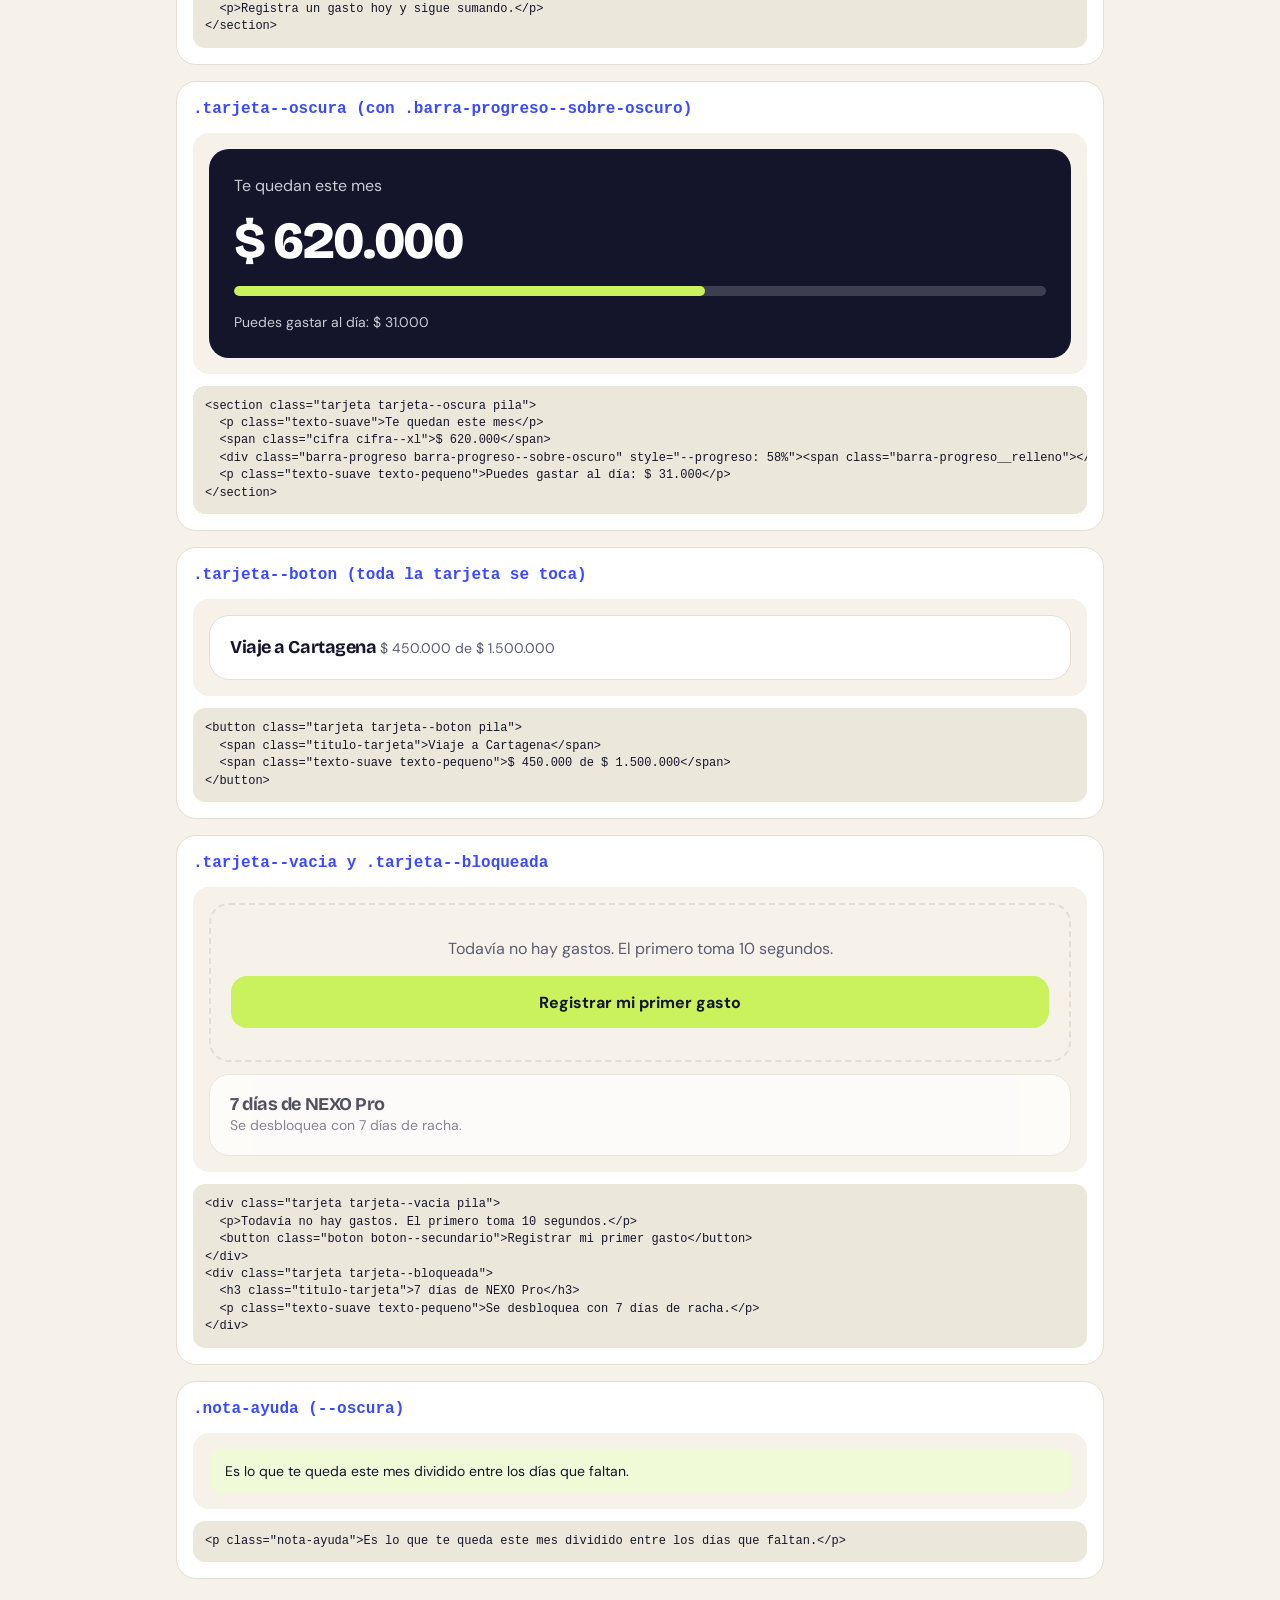
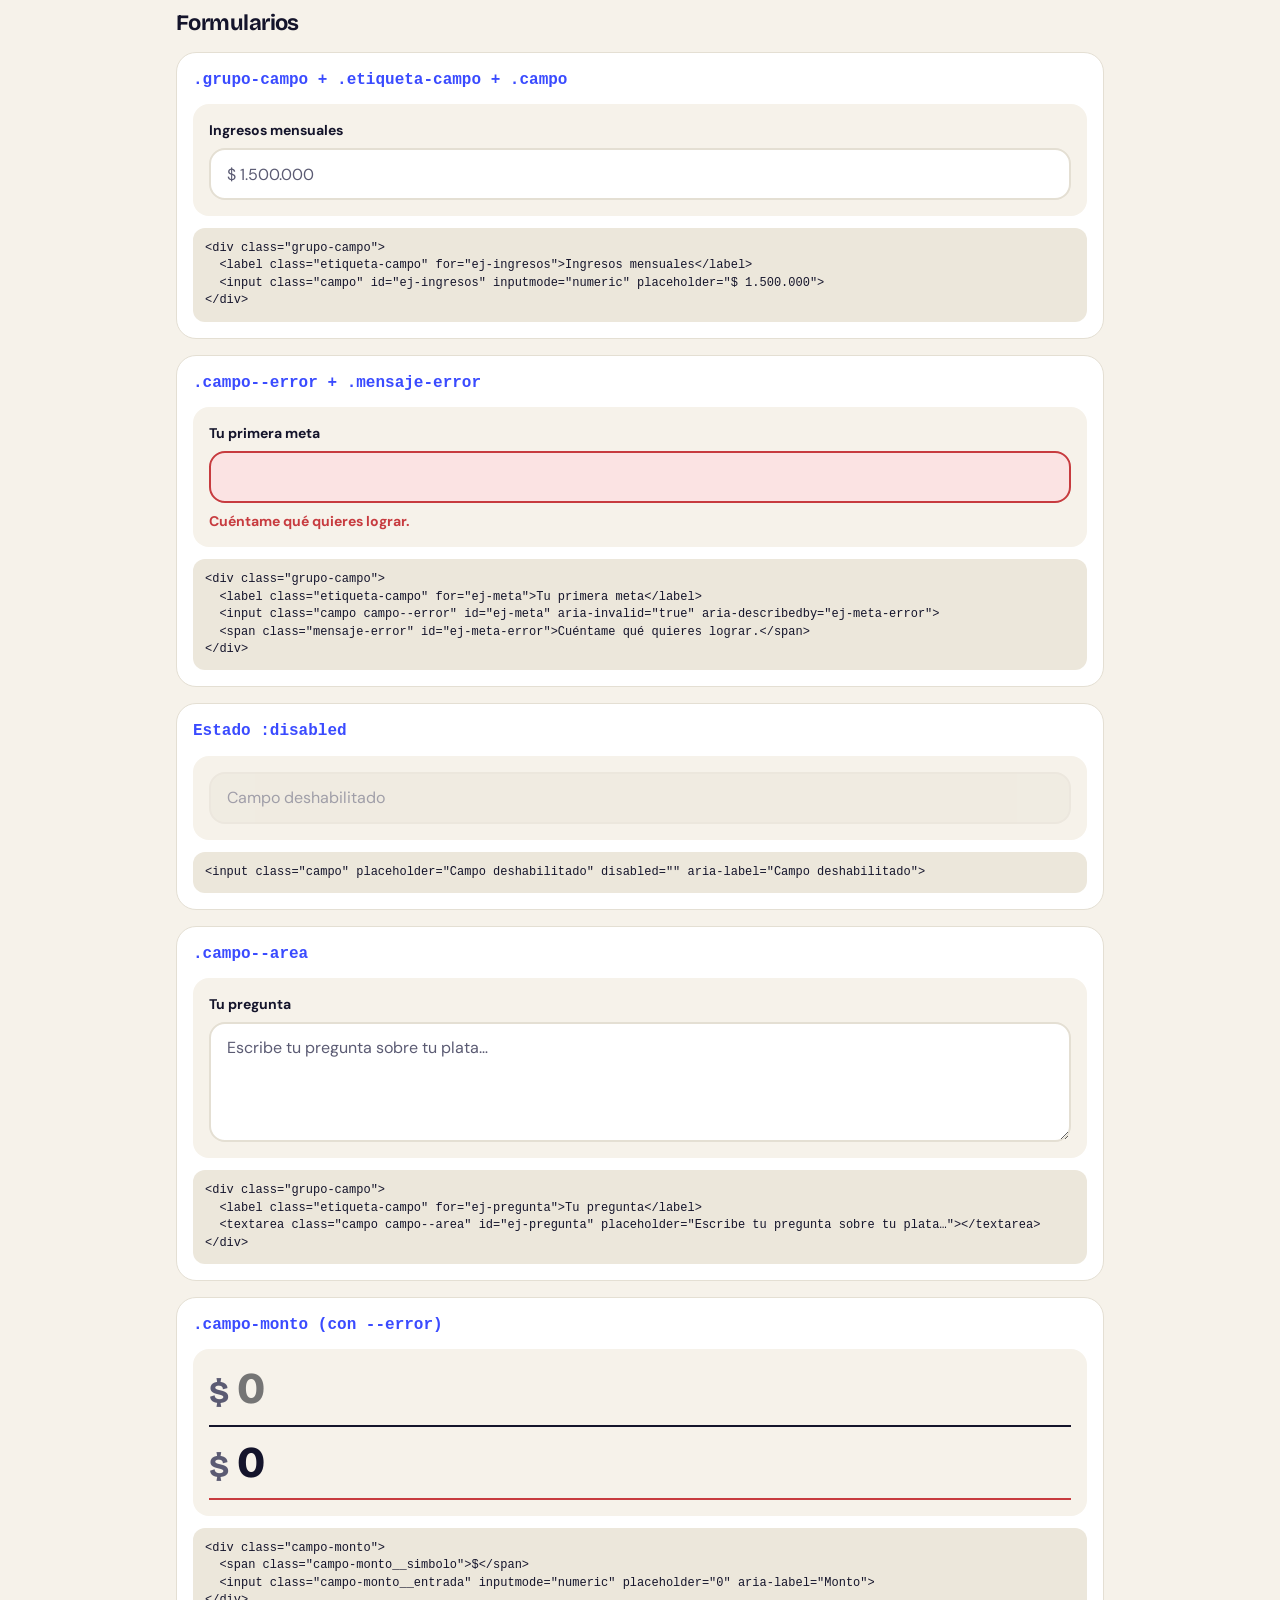
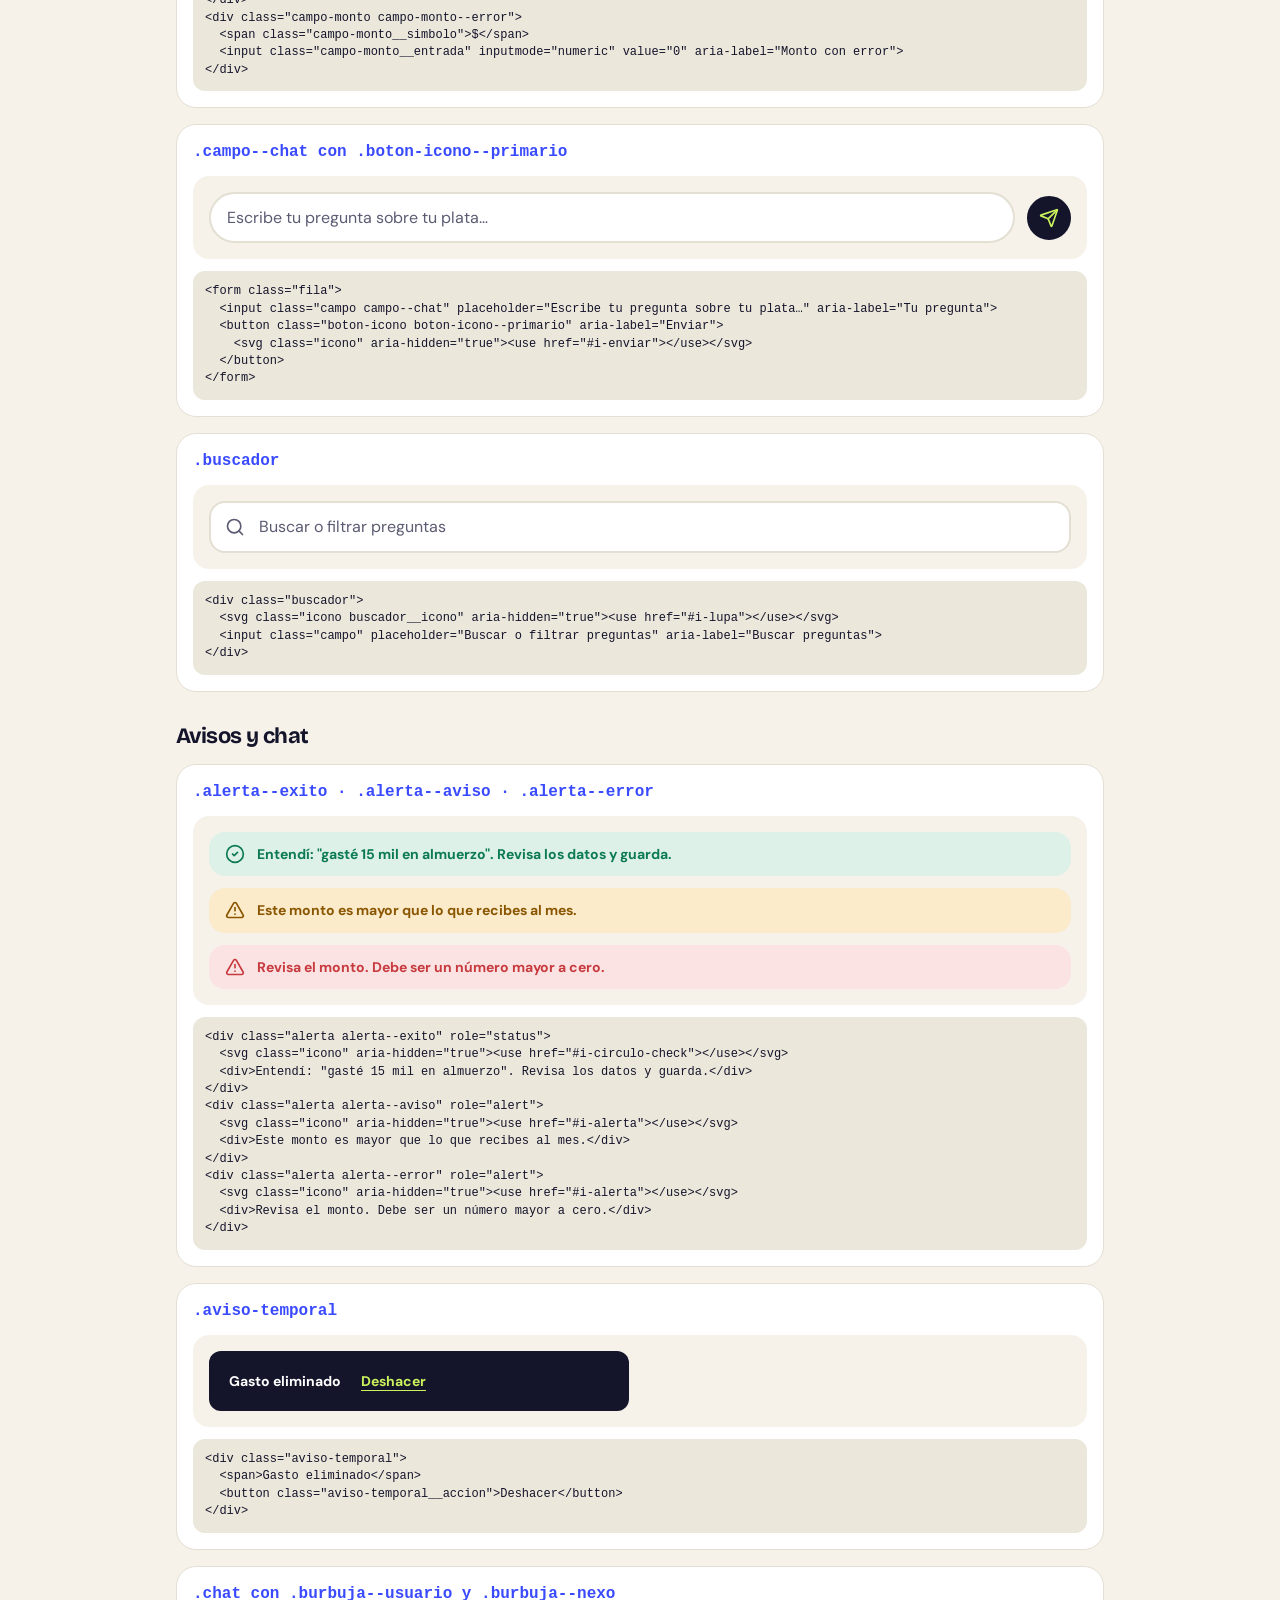
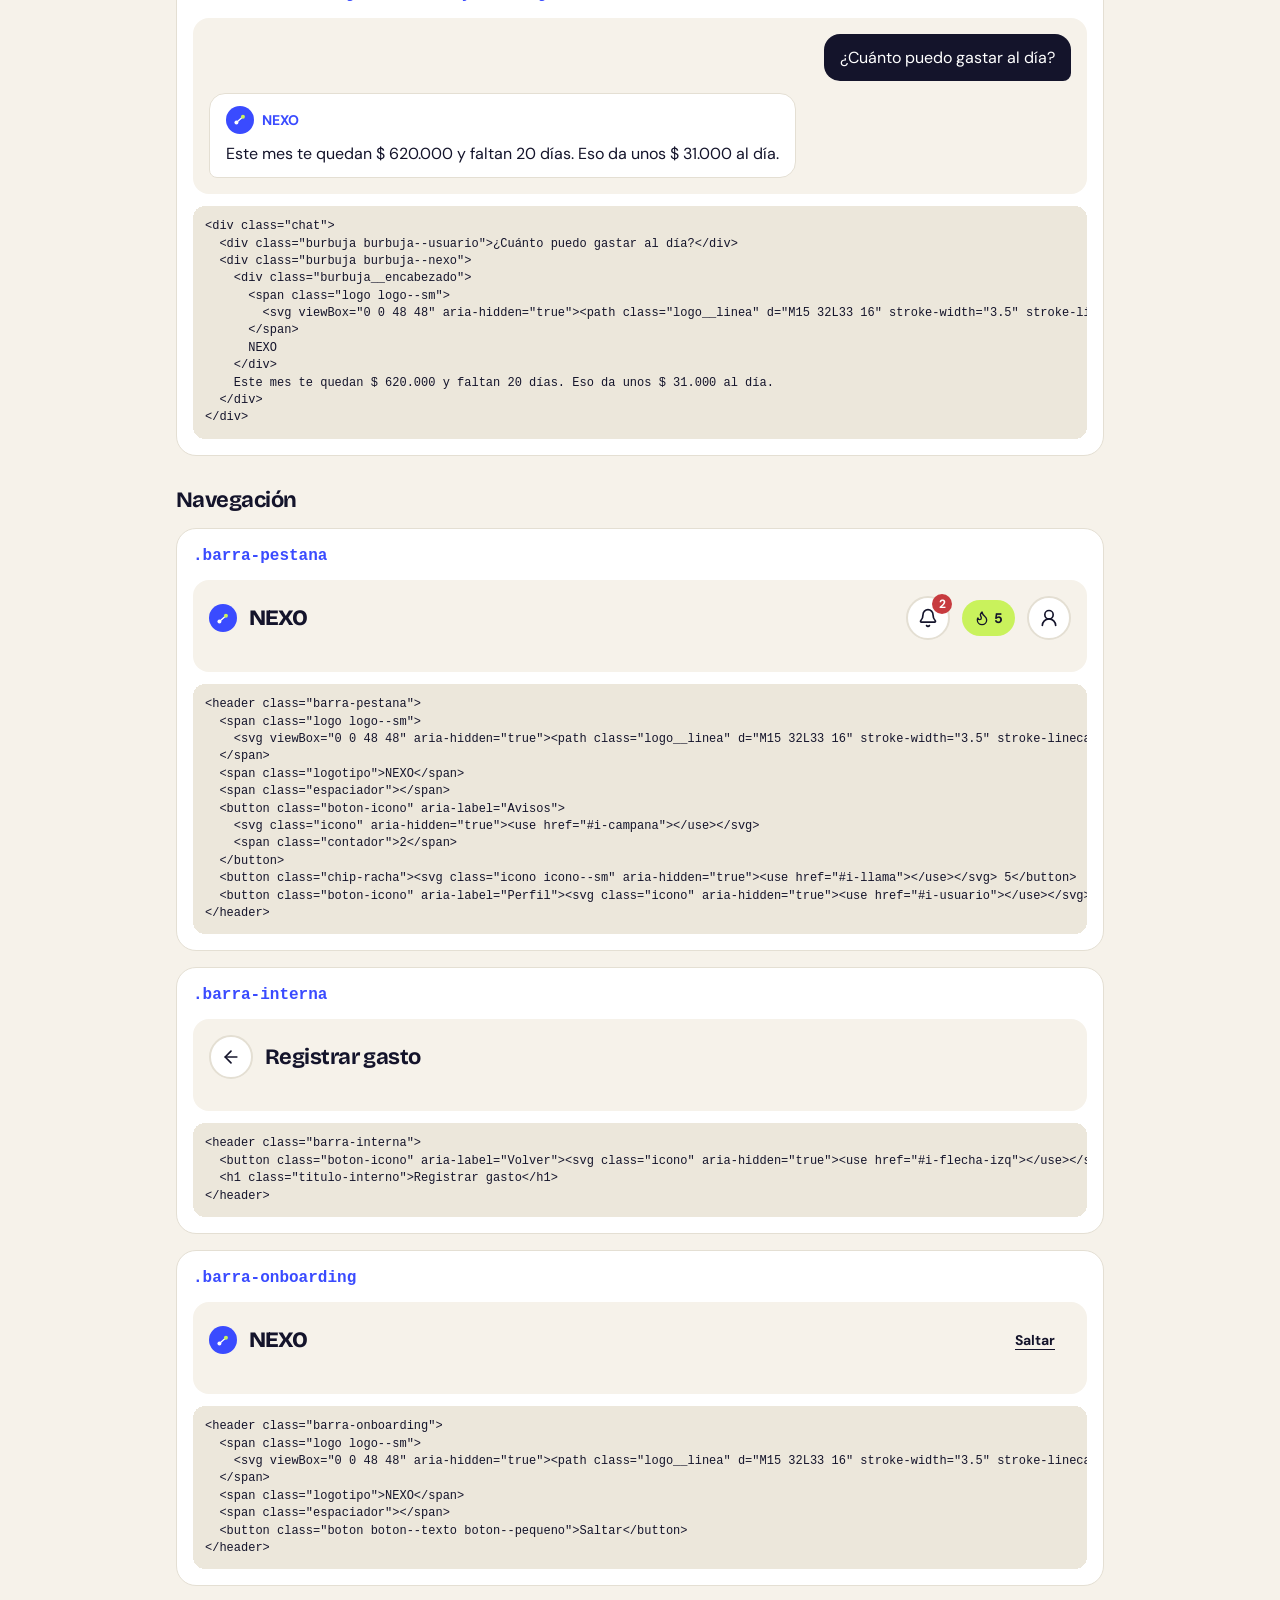
==== commit d408a4c9: "Construyo F1.3 Inicio con el kit y datos en data.js Agrego .boton-icono--sobre-oscuro al kit y hago " ====
--- a/componentes.html
+++ b/componentes.html
@@ -277,6 +277,17 @@
         </div>
       </figure>
       <figure class="catalogo__item">
+        <figcaption class="catalogo__nombre">.boton-icono--sobre-oscuro (con --compacto, sobre una tarjeta oscura)</figcaption>
+        <div class="catalogo__demo catalogo__demo--oscuro" data-codigo>
+          <div class="fila">
+            <button class="boton-icono boton-icono--compacto boton-icono--sobre-oscuro" aria-label="Ocultar montos">
+              <svg class="icono" aria-hidden="true"><use href="#i-lupa"/></svg>
+            </button>
+            <button class="boton-icono boton-icono--compacto boton-icono--sobre-oscuro" aria-label="Ayuda">?</button>
+          </div>
+        </div>
+      </figure>
+      <figure class="catalogo__item">
         <figcaption class="catalogo__nombre">.modos + .boton-modo (--principal, --grabando)</figcaption>
         <div class="catalogo__demo pila" data-codigo>
           <div class="modos">
@@ -725,6 +736,22 @@
             <span class="logo logo--lg" role="img" aria-label="NEXO">
               <svg viewBox="0 0 48 48" aria-hidden="true"><path class="logo__linea" d="M15 32L33 16" stroke-width="3.5" stroke-linecap="round"/><circle class="logo__nodo" cx="15" cy="32" r="5.5"/><circle class="logo__nodo logo__nodo--acento" cx="33" cy="16" r="5.5"/></svg>
             </span>
+          </div>
+        </div>
+      </figure>
+      <figure class="catalogo__item">
+        <figcaption class="catalogo__nombre">.ilustracion (recuadro con la imagen de assets/)</figcaption>
+        <div class="catalogo__demo" data-codigo>
+          <div class="ilustracion"><img src="assets/onboarding-1.svg" alt="Barra de avance y un círculo que muestran cuánto te queda"></div>
+        </div>
+      </figure>
+      <figure class="catalogo__item">
+        <figcaption class="catalogo__nombre">.puntos con .puntos__punto (--activo)</figcaption>
+        <div class="catalogo__demo" data-codigo>
+          <div class="puntos" role="img" aria-label="Diapositiva 1 de 3">
+            <span class="puntos__punto puntos__punto--activo"></span>
+            <span class="puntos__punto"></span>
+            <span class="puntos__punto"></span>
           </div>
         </div>
       </figure>
--- a/css/tokens.css
+++ b/css/tokens.css
@@ -149,6 +149,7 @@
   --alto-control-lg: 52px;
   --alto-barra: 10px;                 /* barra de progreso */
   --alto-campo-area: 120px;           /* campo de texto largo */
+  --proporcion-ilustracion: 16 / 10;  /* forma del recuadro de ilustración */
 
   /* Íconos */
   --icono-sm: 16px;
--- a/css/components.css
+++ b/css/components.css
@@ -185,6 +185,18 @@
 .icono-recuadro--compras { --color-categoria: var(--color-cat-compras); }
 .icono-recuadro--educacion { --color-categoria: var(--color-cat-educacion); }
 .icono-recuadro--otro { --color-categoria: var(--color-cat-otro); }
+
+/* Recuadro de ilustración (carrusel de bienvenida): la imagen vive en assets/ */
+.ilustracion {
+  display: grid;
+  place-items: center;
+  width: 100%;
+  aspect-ratio: var(--proporcion-ilustracion);
+  border-radius: var(--radio-xl);
+  background: var(--color-fondo-suave);
+  overflow: hidden;
+}
+.ilustracion img { display: block; width: 100%; height: 100%; }
 
 /* Círculo de éxito (gasto registrado, meta cumplida) */
 .marca-exito {
@@ -275,6 +287,9 @@
   border-color: transparent;
   background: transparent;
 }
+/* Para ponerlo sobre una tarjeta oscura (el ojo y el "?" de Inicio) */
+.boton-icono--sobre-oscuro { color: var(--color-texto-inverso); }
+.boton-icono--sobre-oscuro:hover:not(:disabled) { border-color: var(--color-inverso-texto); }
 
 /* Botones de elección: "Grabar audio" / "Escribir" */
 .modos { display: grid; grid-template-columns: 1fr 1fr; gap: var(--espacio-2); }
@@ -327,6 +342,7 @@
   color: var(--color-texto);
   font-size: var(--texto-sm);
   font-weight: var(--peso-fuerte);
+  text-decoration: none;
 }
 .chip-racha:hover:not(:disabled) { background: var(--color-secundario-hover); }
 
@@ -430,6 +446,7 @@
   width: 100%;
   text-align: left;
   color: inherit;
+  text-decoration: none;
   cursor: pointer;
   transition: border-color var(--duracion-boton) ease;
 }
@@ -607,6 +624,17 @@
   margin-bottom: var(--espacio-4);
 }
 
+/* Puntos del carrusel: indican en qué diapositiva va (no se tocan) */
+.puntos { display: flex; justify-content: center; gap: var(--espacio-2); }
+.puntos__punto {
+  width: var(--espacio-2);
+  height: var(--espacio-2);
+  border-radius: var(--radio-total);
+  background: var(--color-borde);
+  transition: width var(--duracion-boton) ease, background var(--duracion-boton) ease;
+}
+.puntos__punto--activo { width: var(--espacio-6); background: var(--color-primario); }
+
 /* Barra inferior con 5 secciones; la del centro lleva el logo */
 .navegacion {
   position: sticky;
@@ -631,6 +659,7 @@
   color: var(--color-texto-suave);
   font-size: var(--texto-xs);
   font-weight: var(--peso-fuerte);
+  text-decoration: none;
 }
 .navegacion__item:hover { color: var(--color-texto); }
 .navegacion__item--activo { color: var(--color-texto); }
@@ -686,6 +715,7 @@
   background: transparent;
   color: inherit;
   text-align: left;
+  text-decoration: none;
 }
 .fila-lista--boton:hover { background: var(--color-fondo-suave); }
 
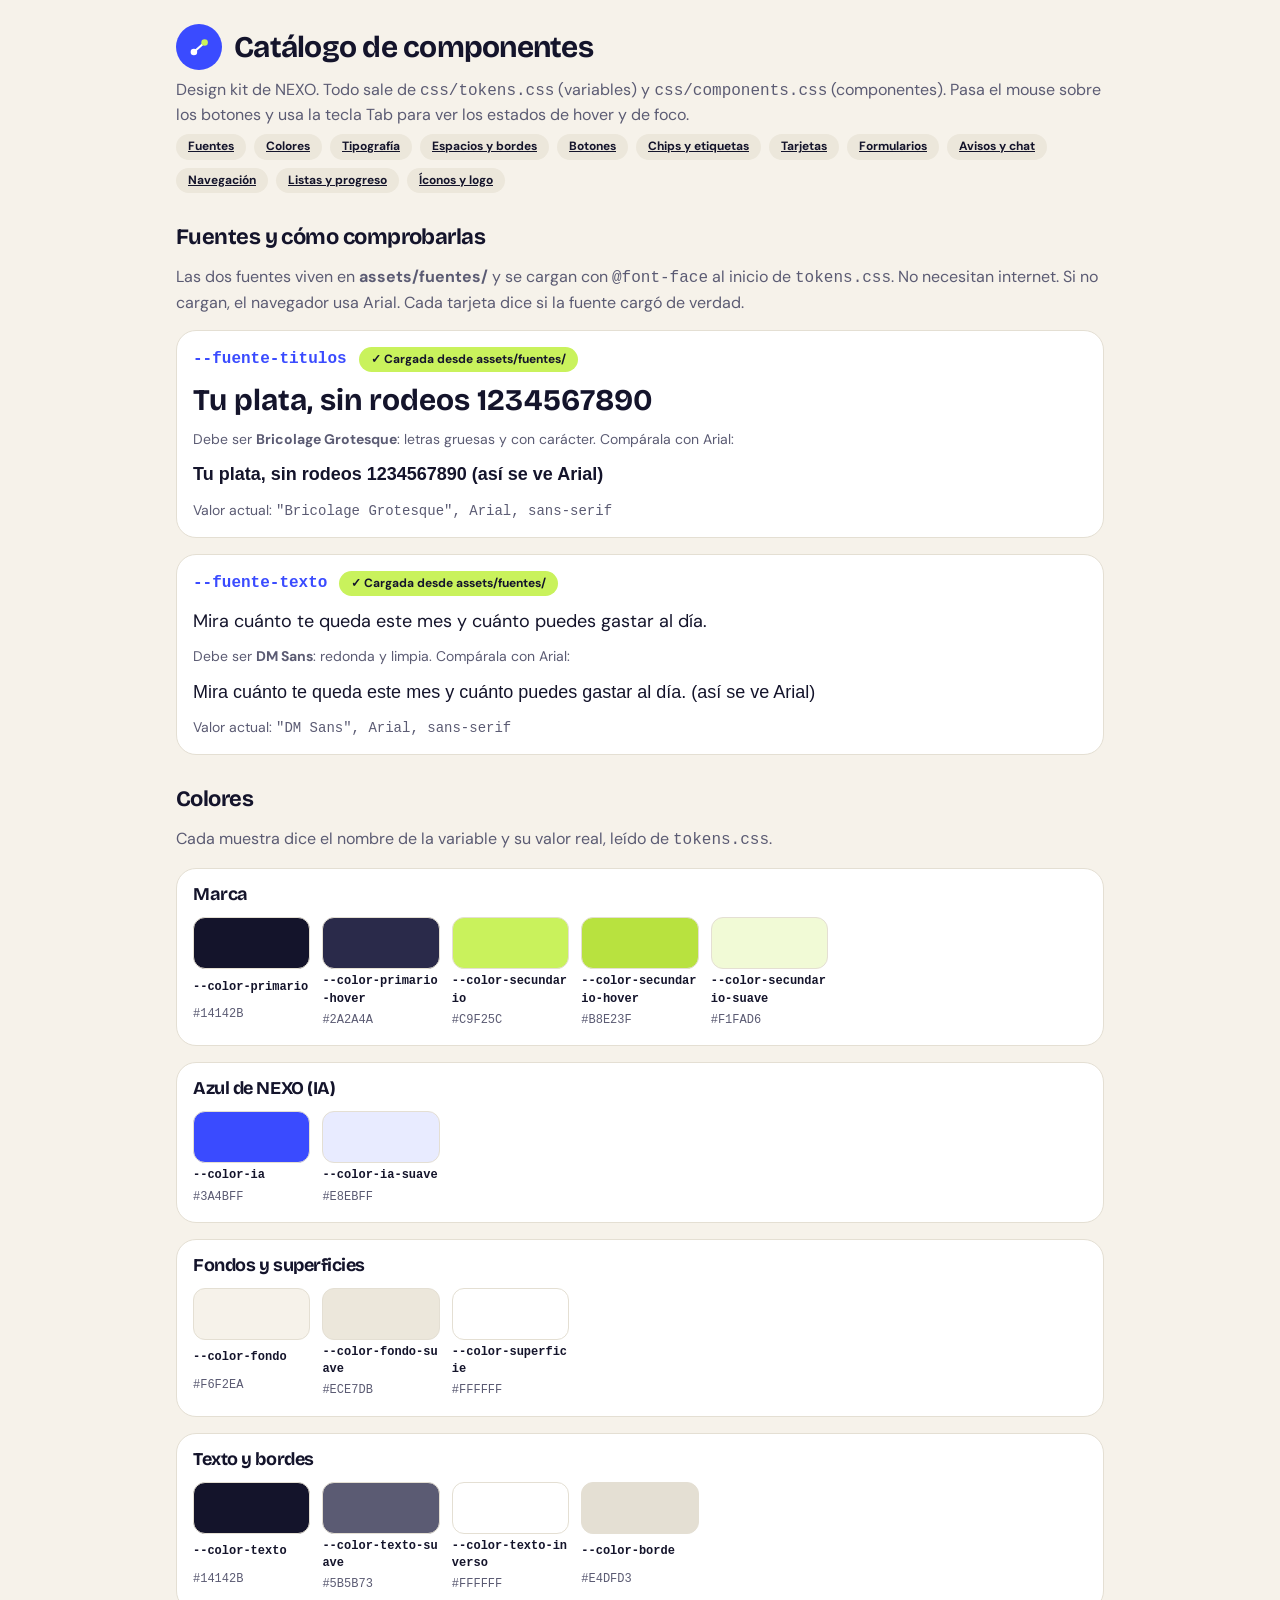
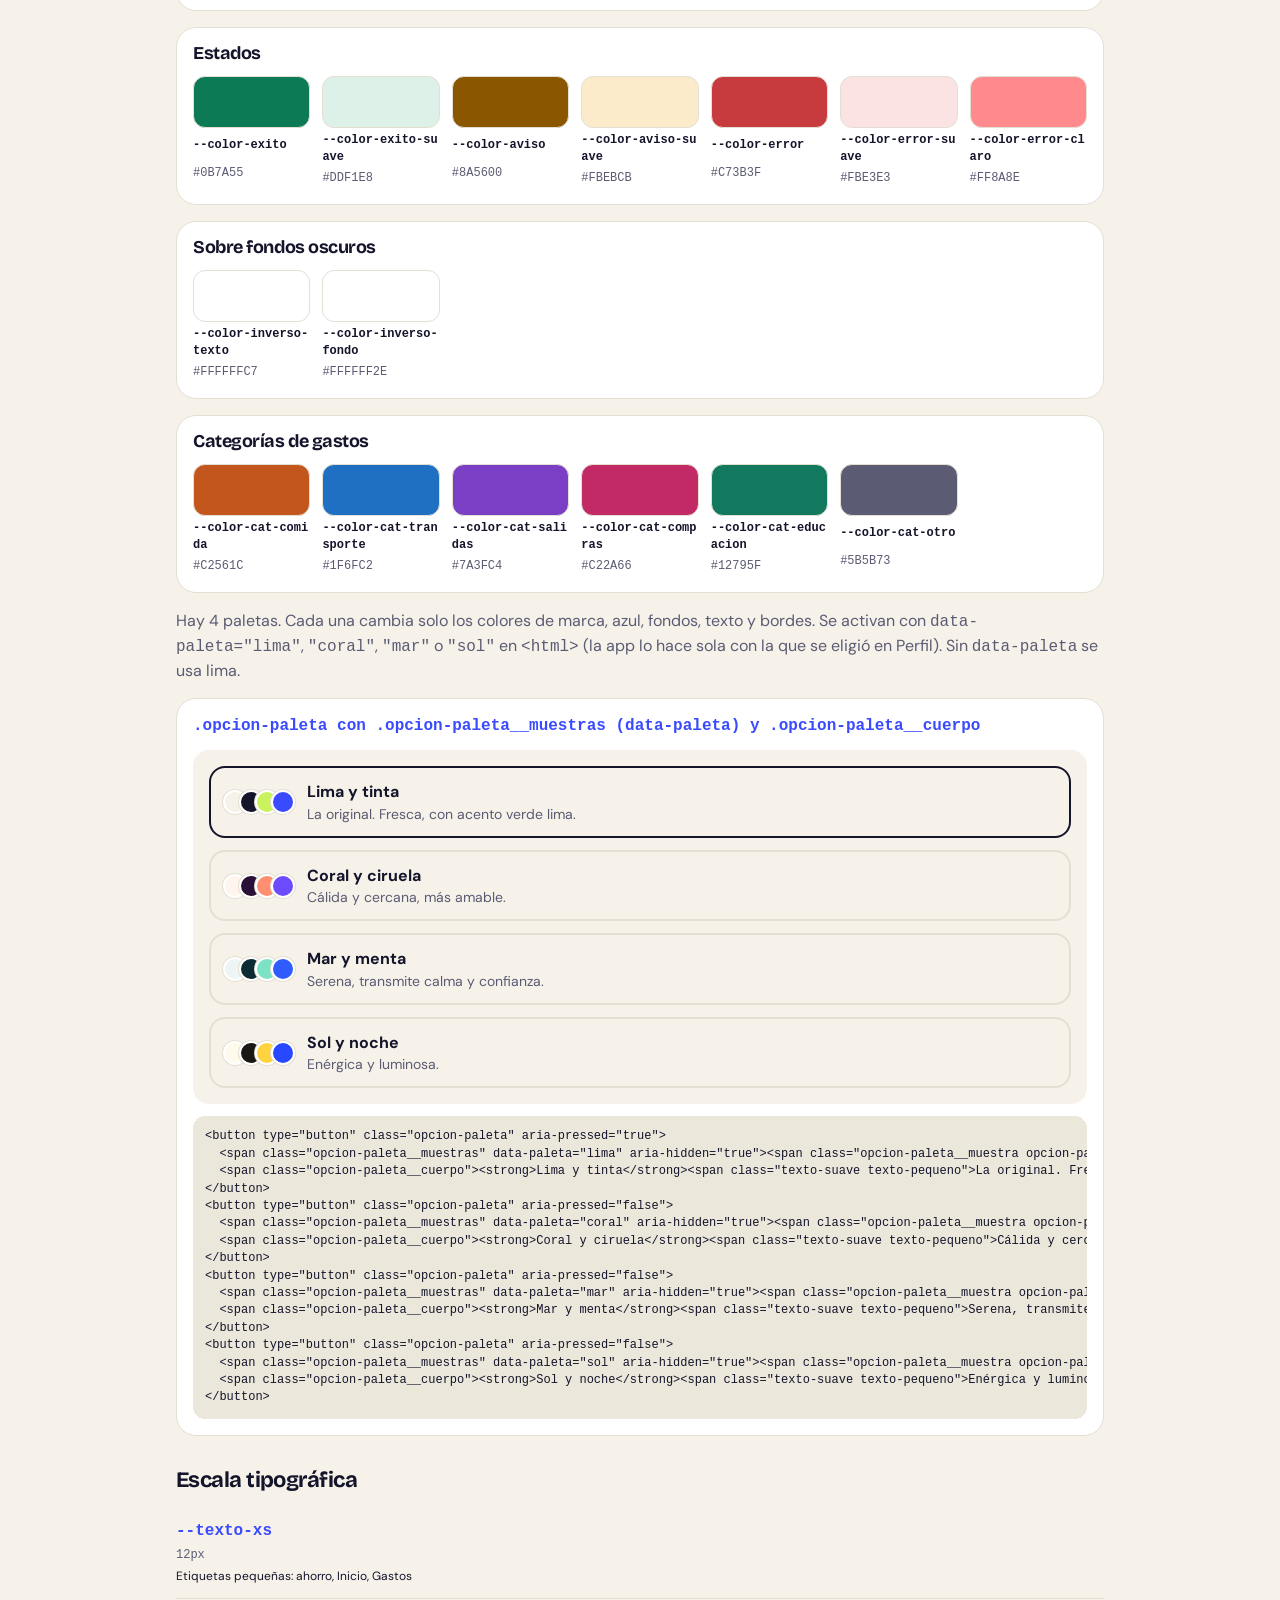
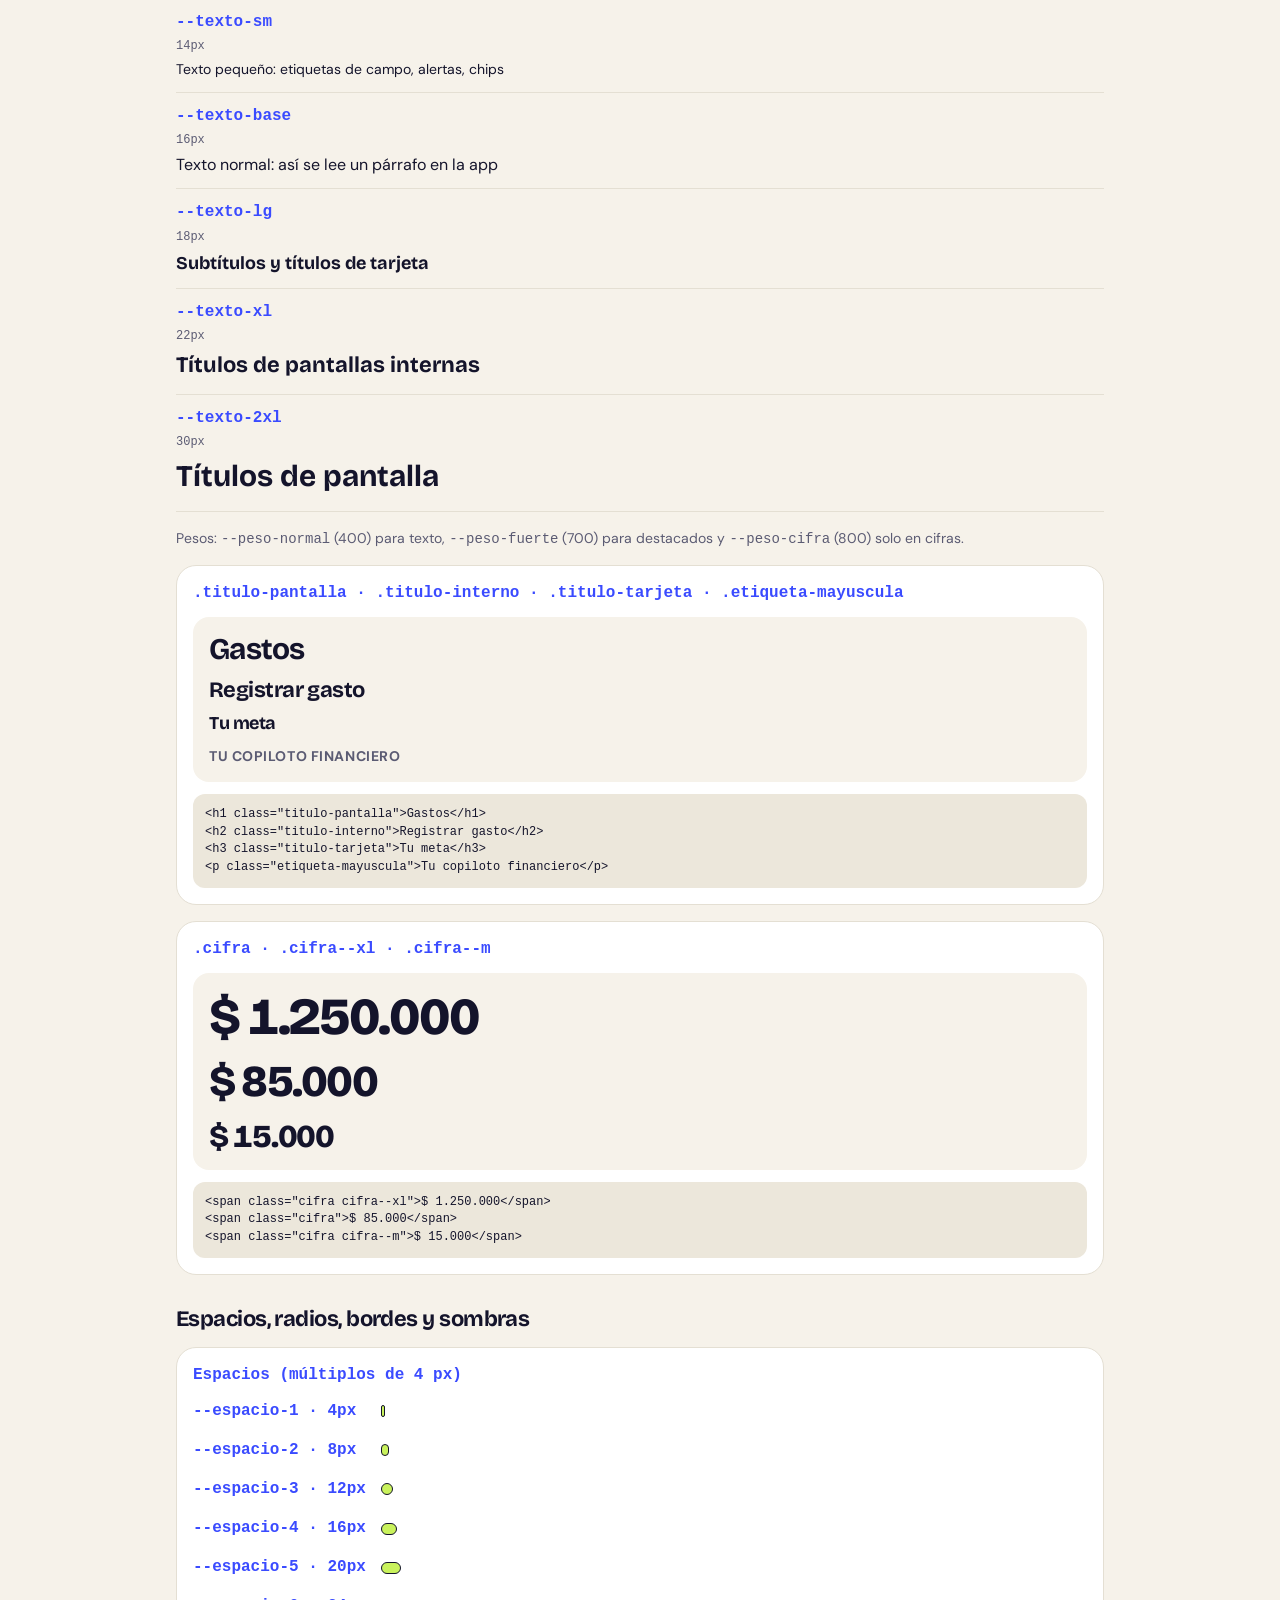
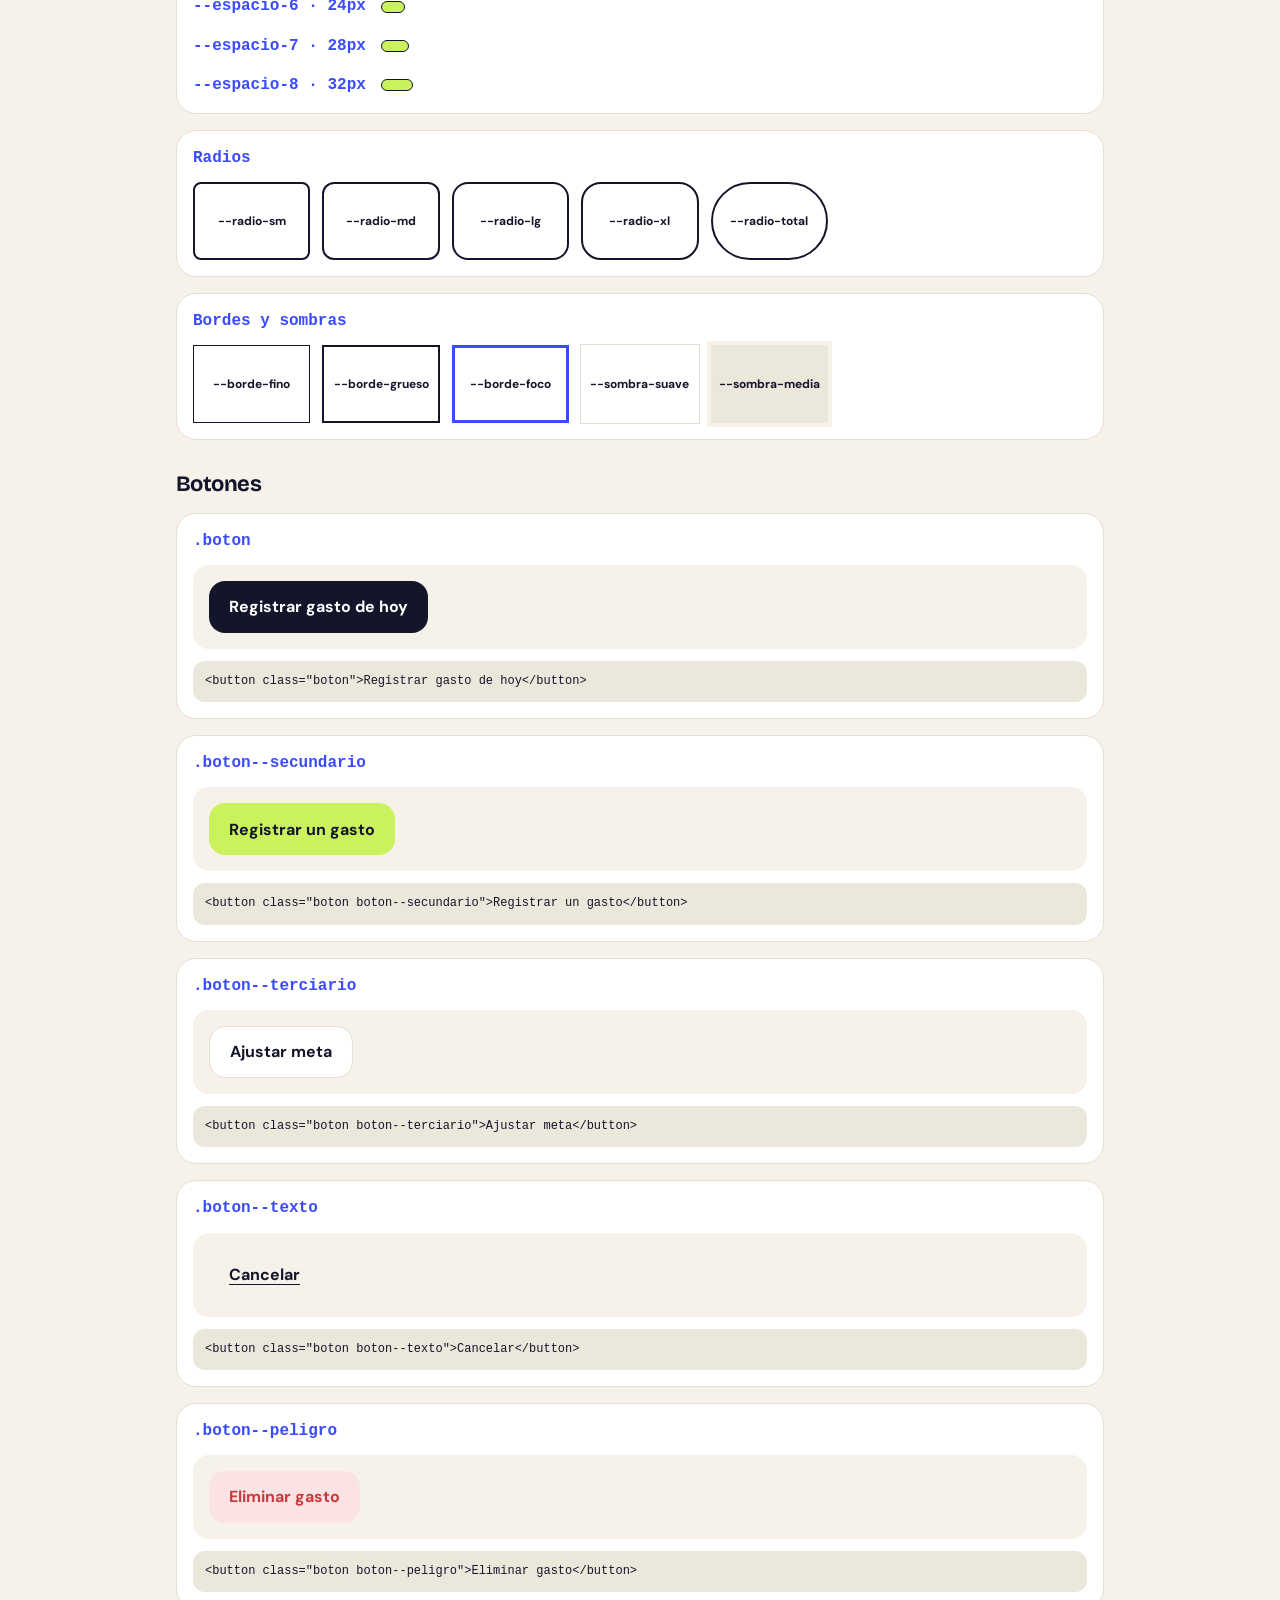
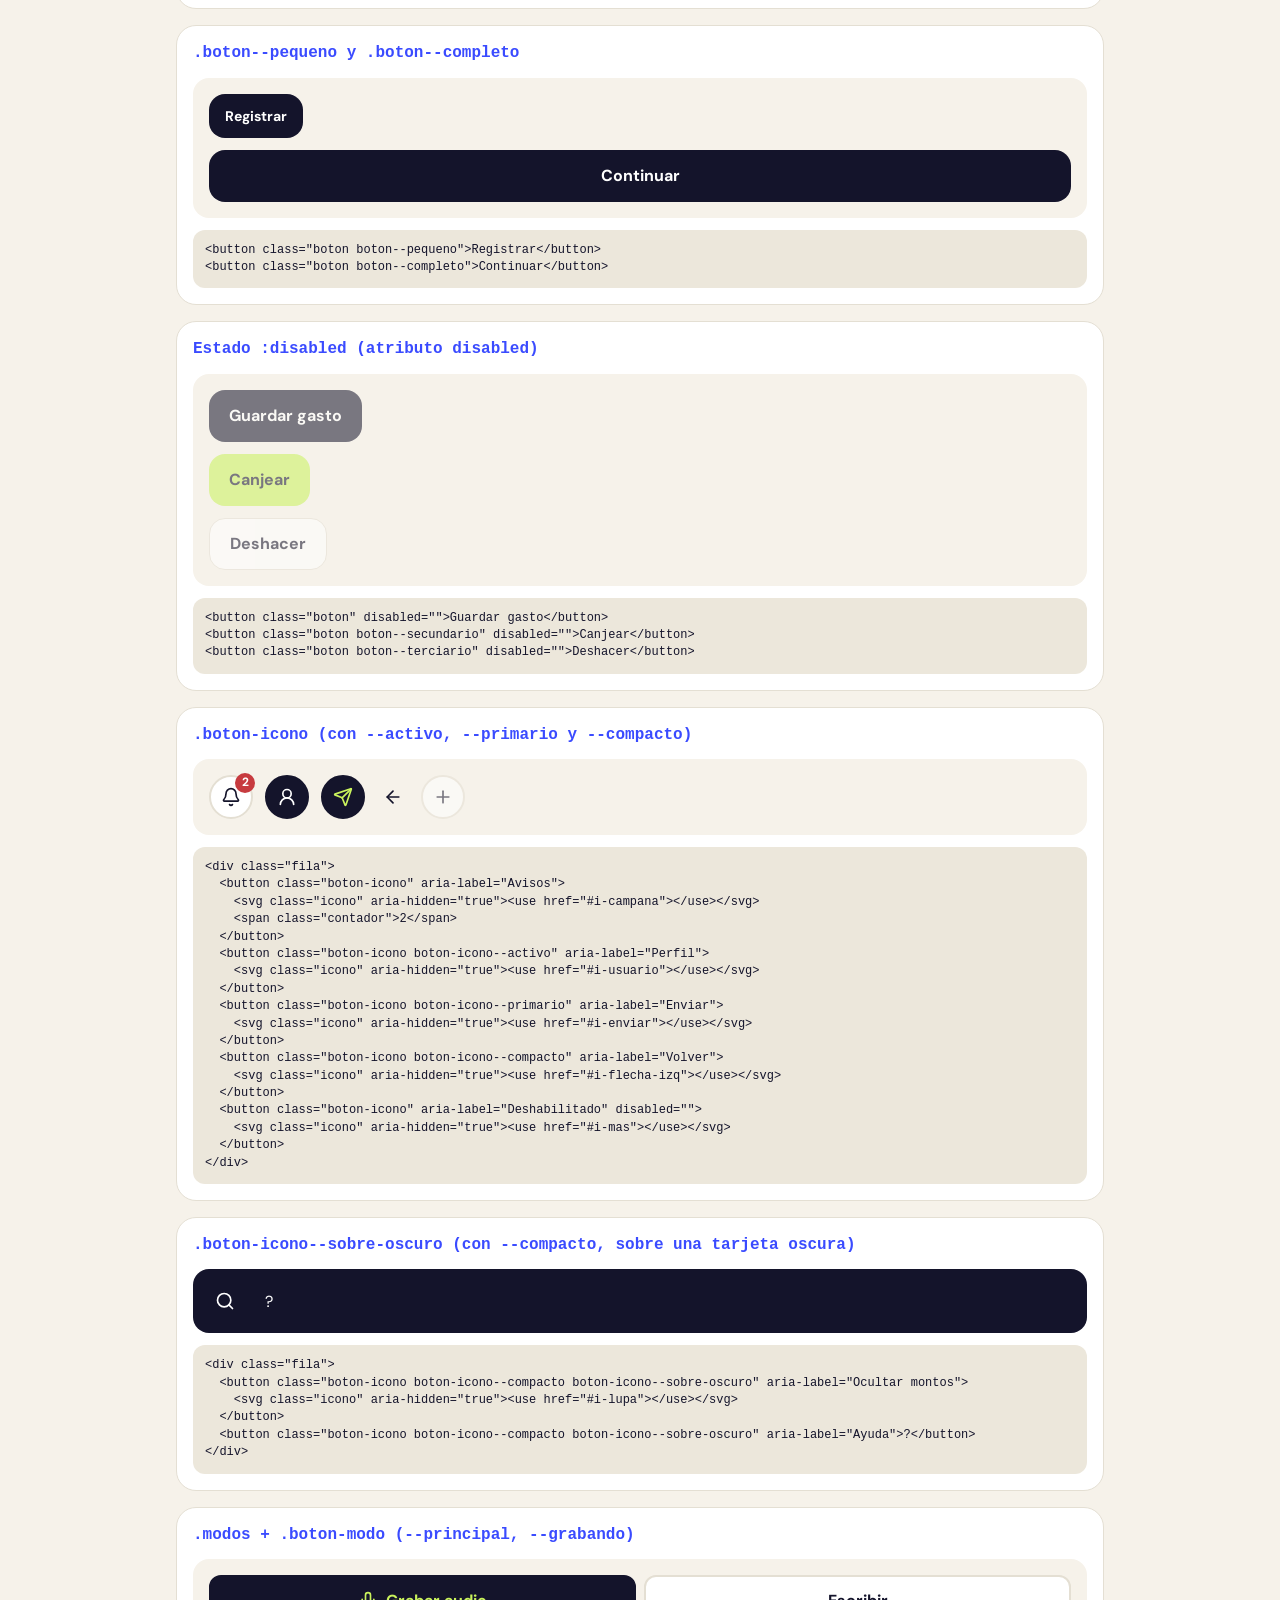
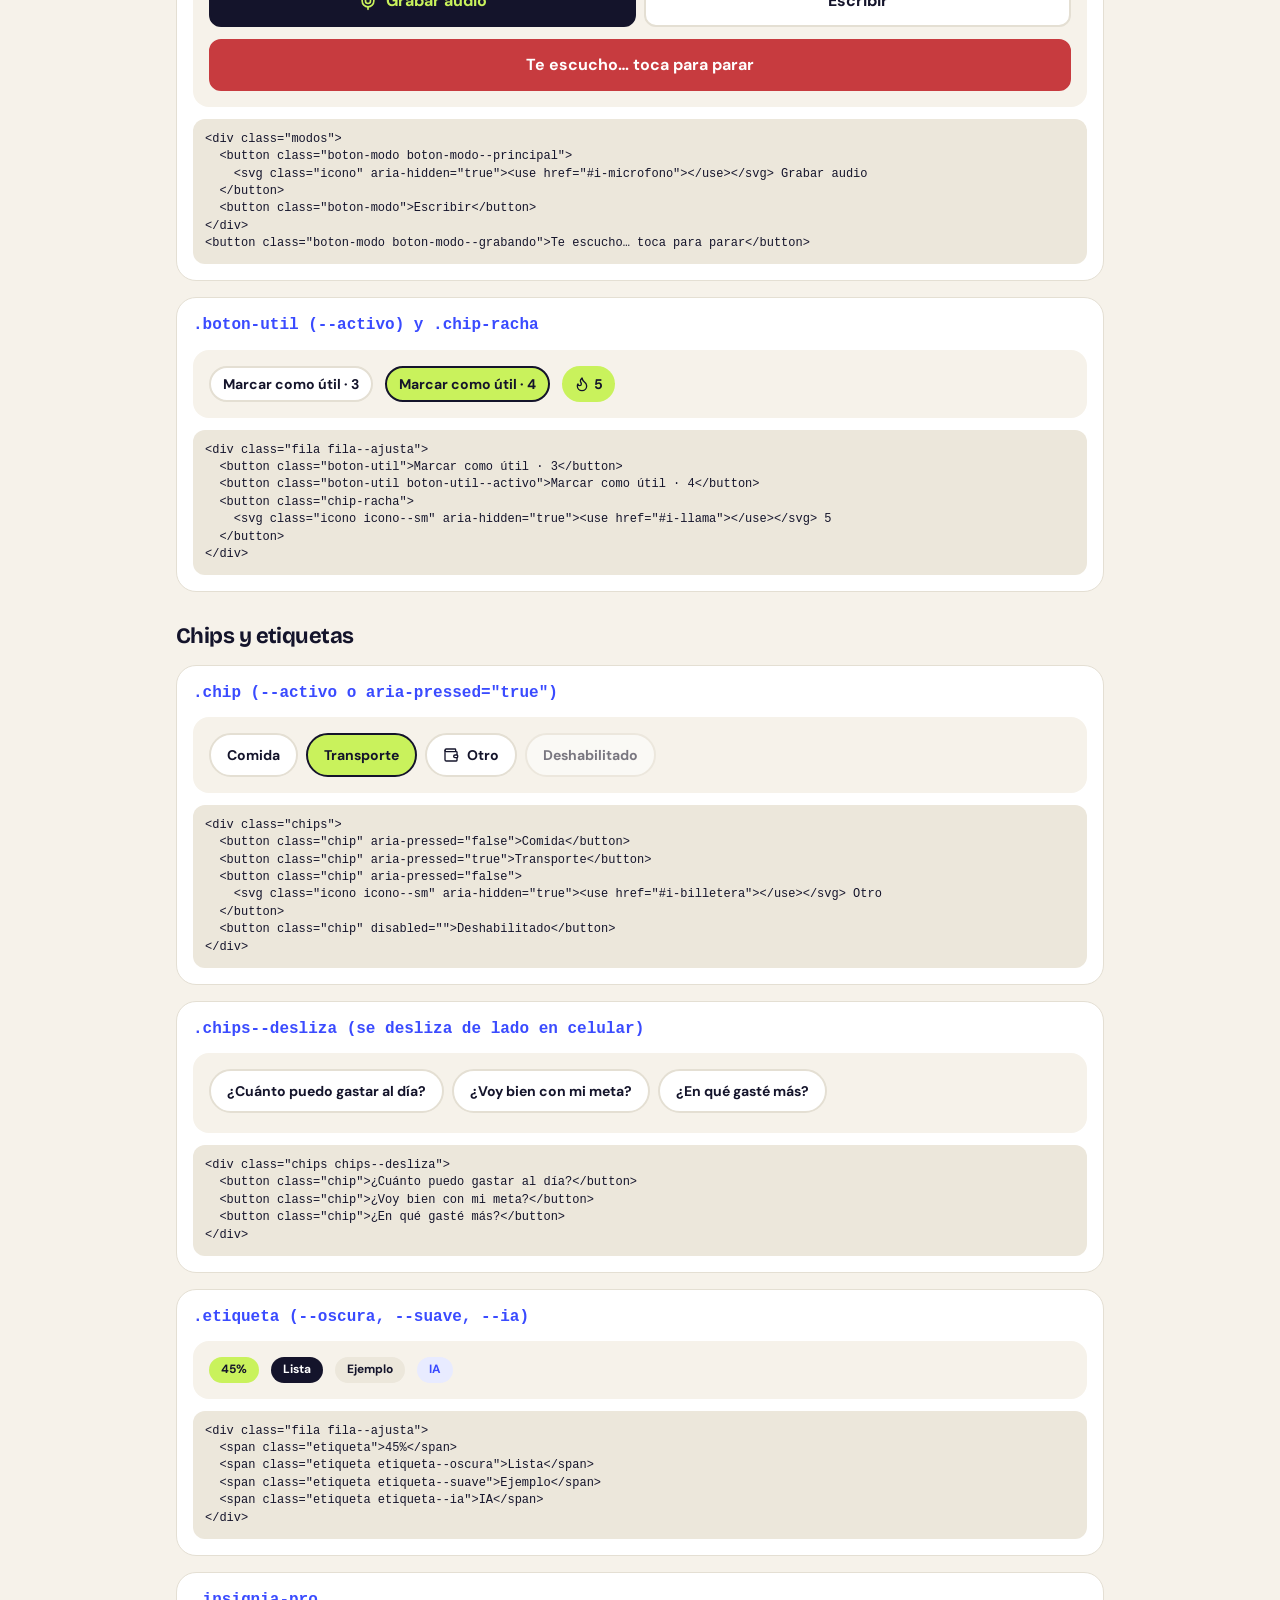
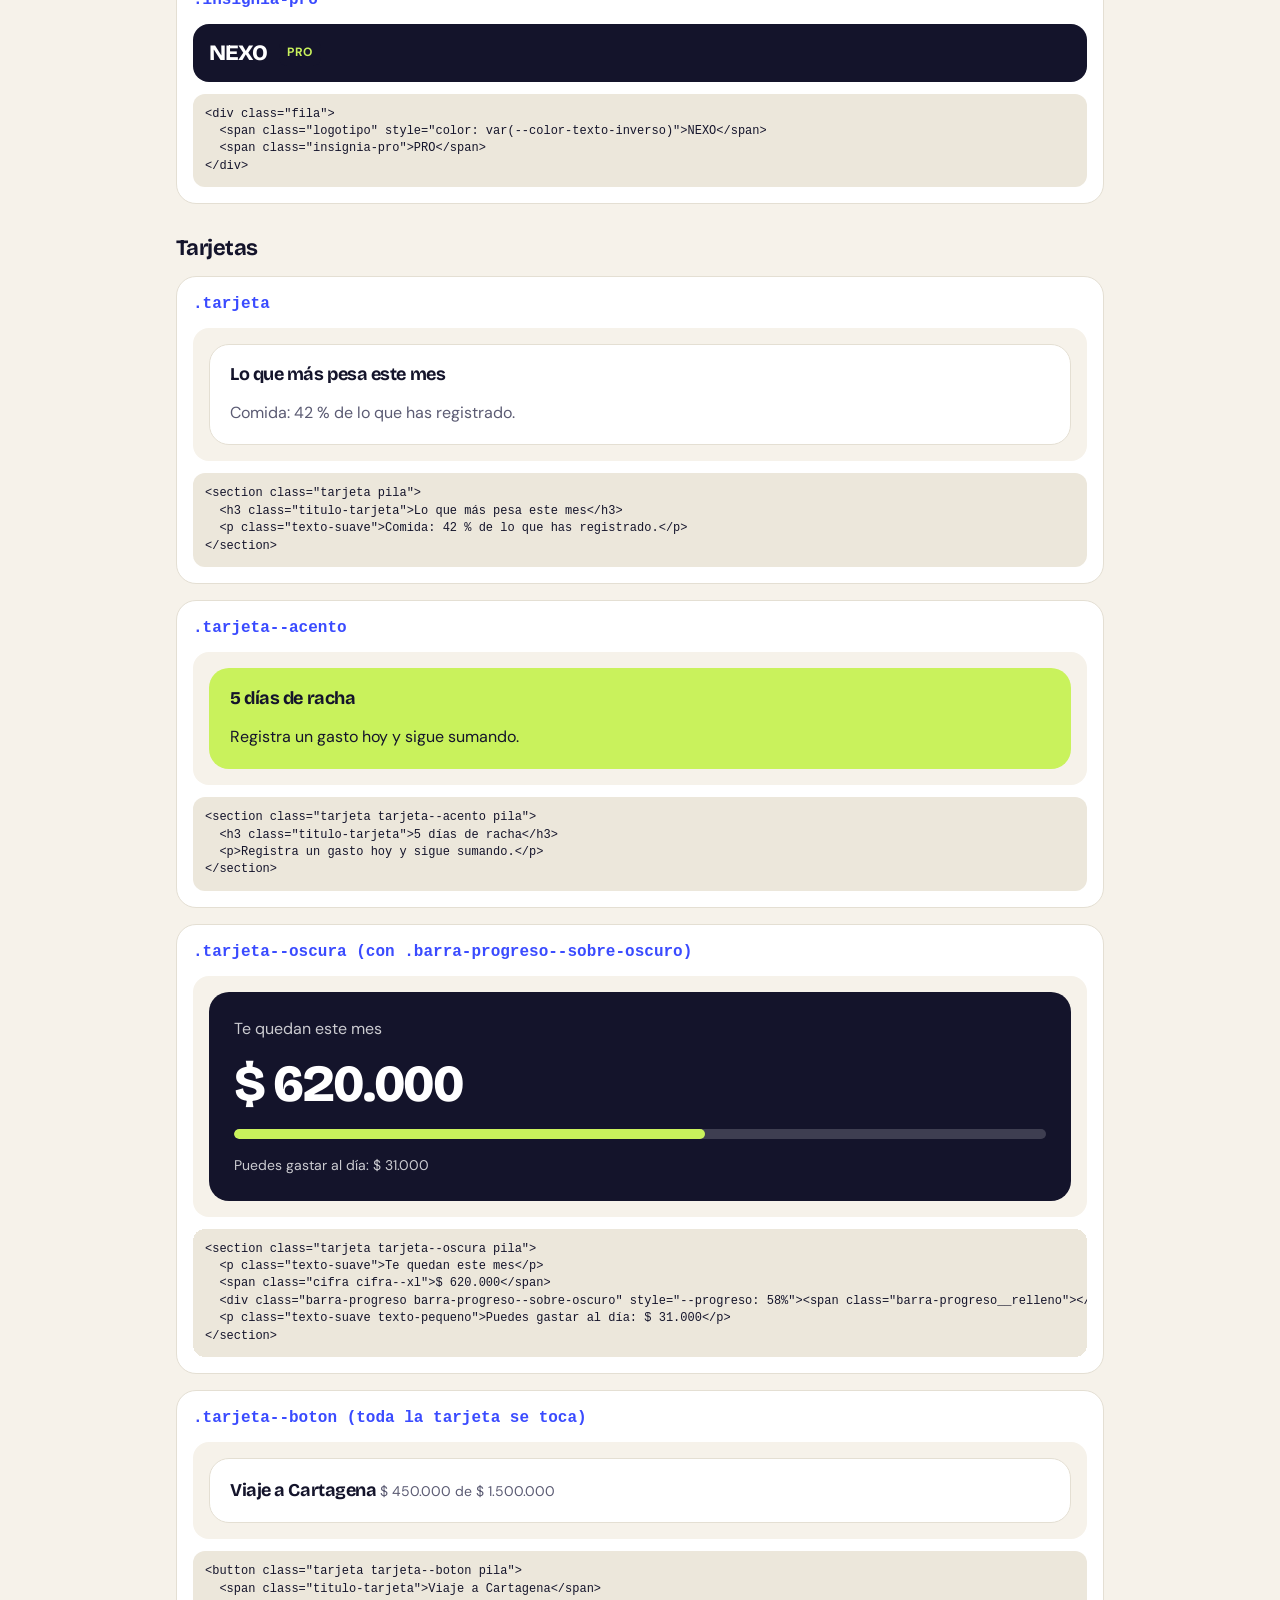
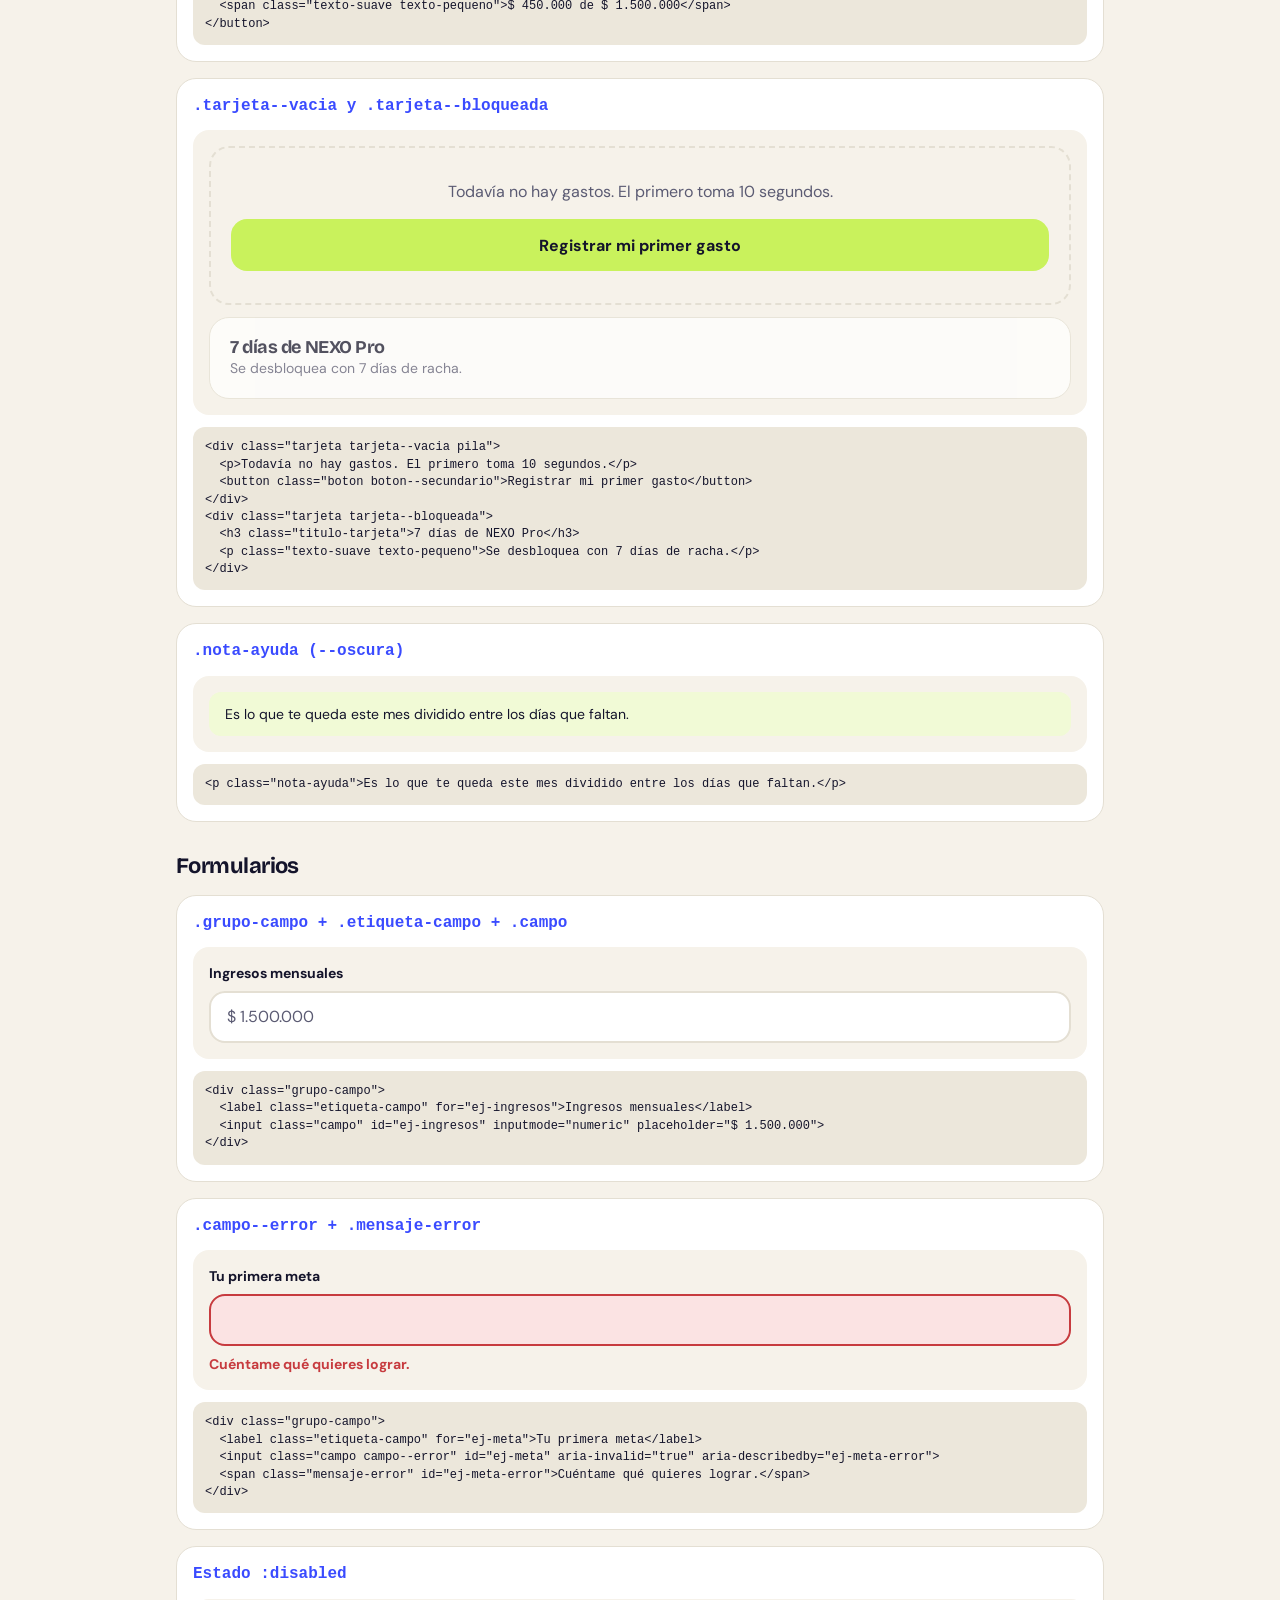
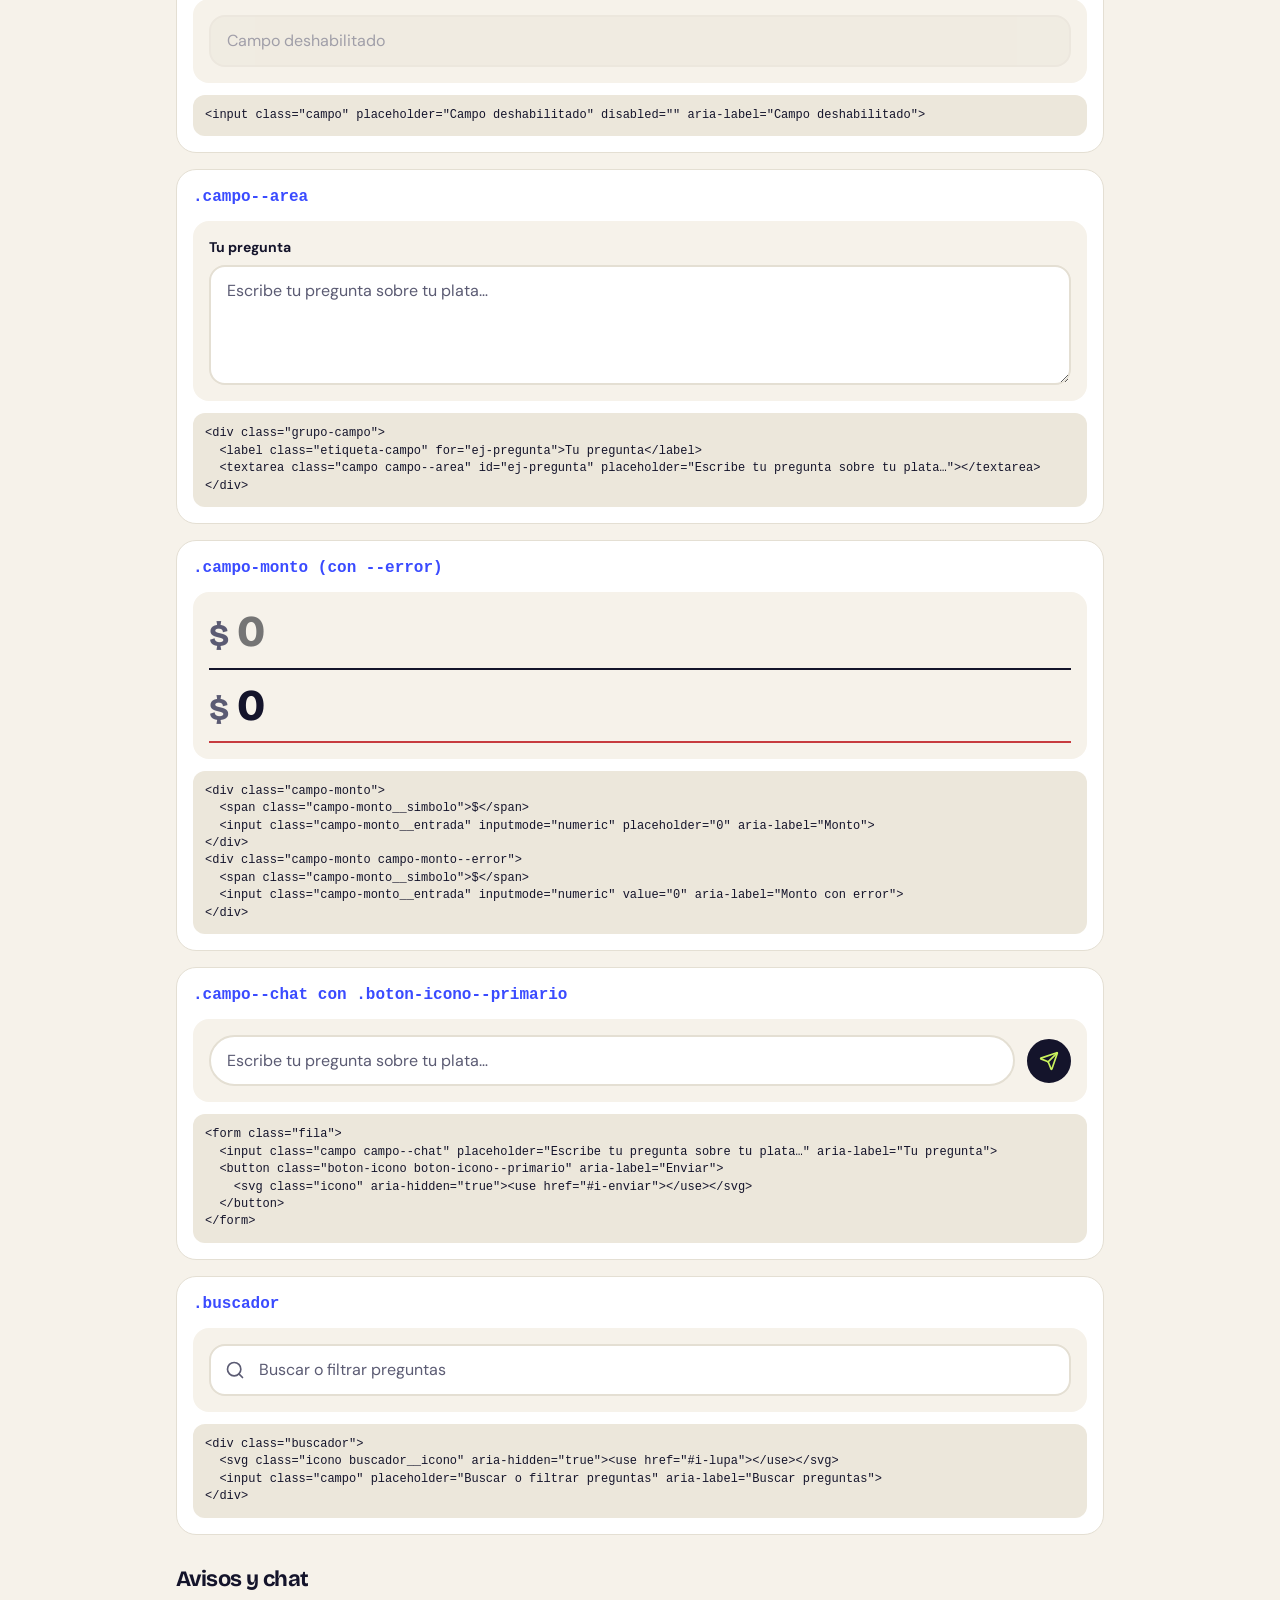
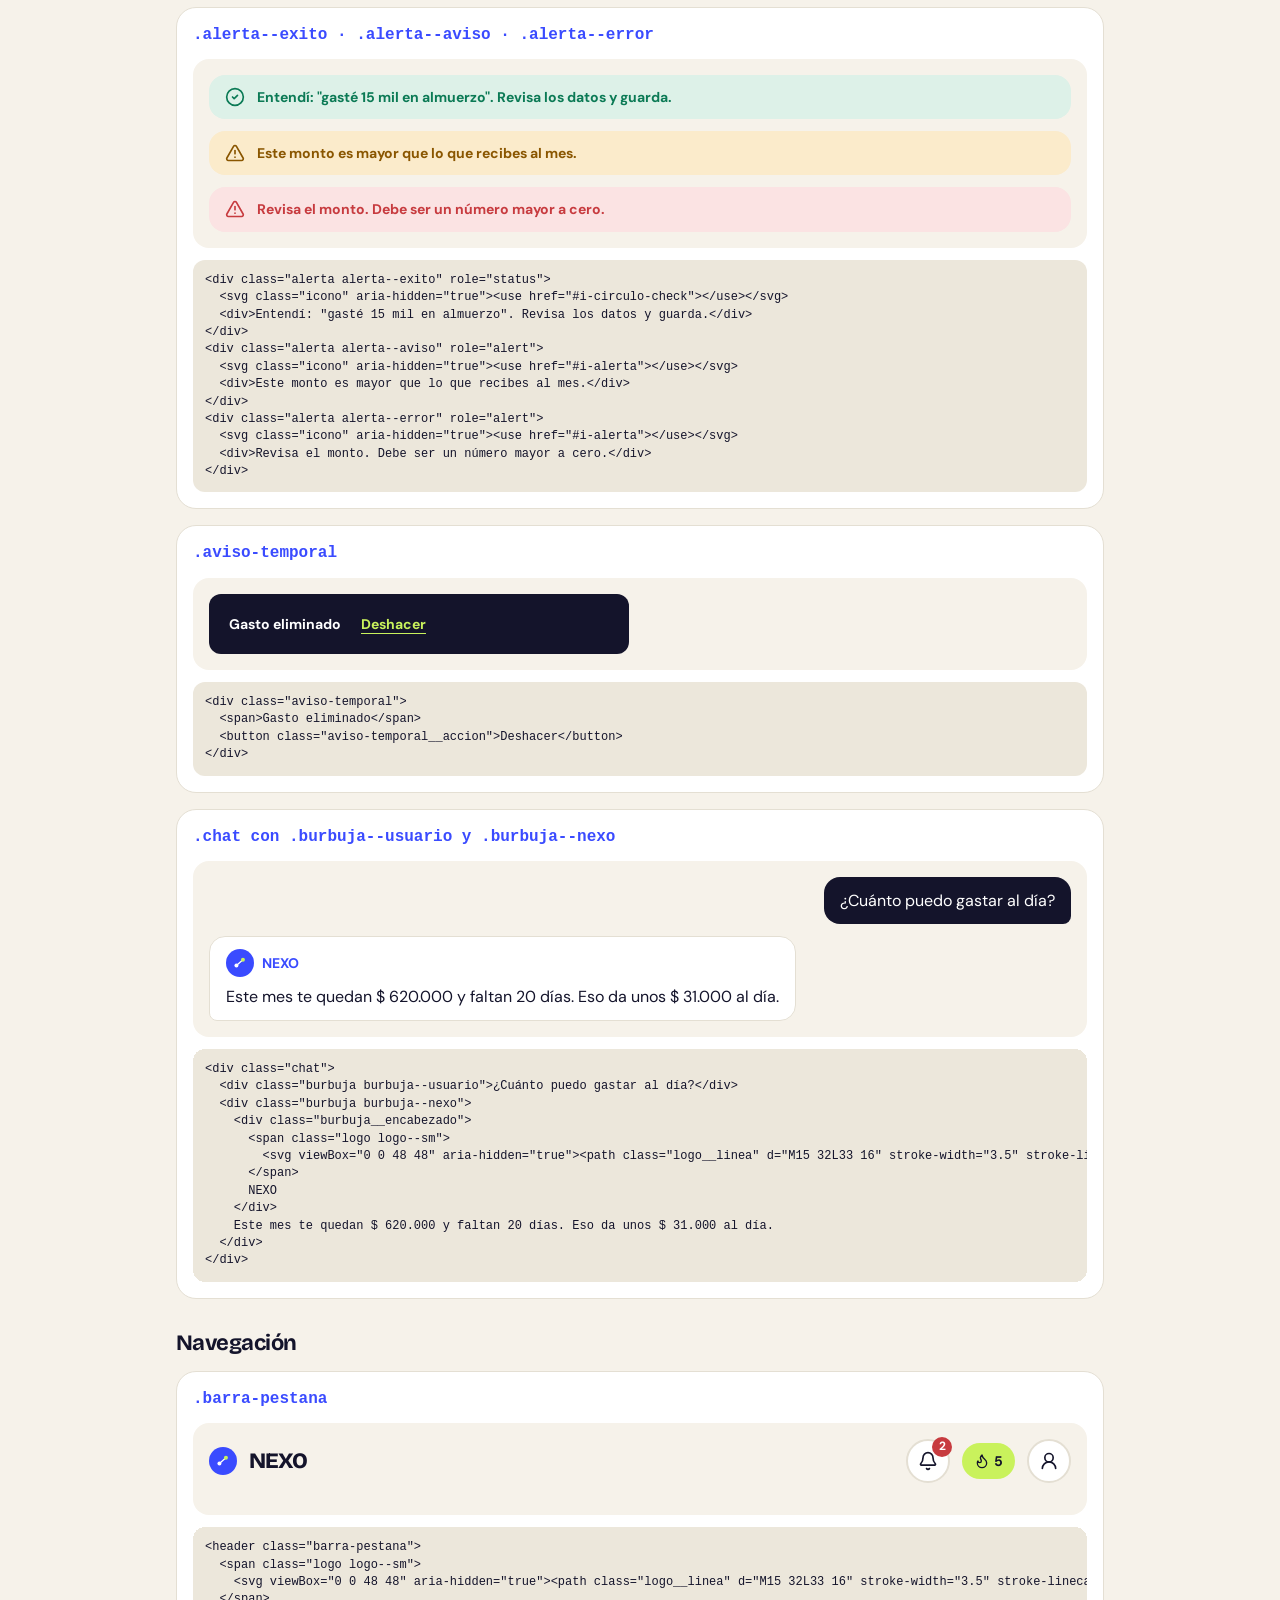
==== commit d697f186: "Vuelvo a poner el selector de colores en Perfil Cuatro paletas (Lima y tinta, Coral y ciruela, Mar y" ====
--- a/componentes.html
+++ b/componentes.html
@@ -132,6 +132,30 @@
     <h2 class="titulo-interno">Colores</h2>
     <p class="texto-suave">Cada muestra dice el nombre de la variable y su valor real, leído de <code>tokens.css</code>.</p>
     <div id="rejillas-colores" class="catalogo__lista"></div>
+    <p class="texto-suave">Hay 4 paletas. Cada una cambia solo los colores de marca, azul, fondos, texto y bordes. Se activan con <code>data-paleta="lima"</code>, <code>"coral"</code>, <code>"mar"</code> o <code>"sol"</code> en <code>&lt;html&gt;</code> (la app lo hace sola con la que se eligió en Perfil). Sin <code>data-paleta</code> se usa lima.</p>
+    <div class="catalogo__lista">
+      <figure class="catalogo__item">
+        <figcaption class="catalogo__nombre">.opcion-paleta con .opcion-paleta__muestras (data-paleta) y .opcion-paleta__cuerpo</figcaption>
+        <div class="catalogo__demo pila" data-codigo>
+          <button type="button" class="opcion-paleta" aria-pressed="true">
+            <span class="opcion-paleta__muestras" data-paleta="lima" aria-hidden="true"><span class="opcion-paleta__muestra opcion-paleta__muestra--fondo"></span><span class="opcion-paleta__muestra opcion-paleta__muestra--primario"></span><span class="opcion-paleta__muestra opcion-paleta__muestra--secundario"></span><span class="opcion-paleta__muestra opcion-paleta__muestra--ia"></span></span>
+            <span class="opcion-paleta__cuerpo"><strong>Lima y tinta</strong><span class="texto-suave texto-pequeno">La original. Fresca, con acento verde lima.</span></span>
+          </button>
+          <button type="button" class="opcion-paleta" aria-pressed="false">
+            <span class="opcion-paleta__muestras" data-paleta="coral" aria-hidden="true"><span class="opcion-paleta__muestra opcion-paleta__muestra--fondo"></span><span class="opcion-paleta__muestra opcion-paleta__muestra--primario"></span><span class="opcion-paleta__muestra opcion-paleta__muestra--secundario"></span><span class="opcion-paleta__muestra opcion-paleta__muestra--ia"></span></span>
+            <span class="opcion-paleta__cuerpo"><strong>Coral y ciruela</strong><span class="texto-suave texto-pequeno">Cálida y cercana, más amable.</span></span>
+          </button>
+          <button type="button" class="opcion-paleta" aria-pressed="false">
+            <span class="opcion-paleta__muestras" data-paleta="mar" aria-hidden="true"><span class="opcion-paleta__muestra opcion-paleta__muestra--fondo"></span><span class="opcion-paleta__muestra opcion-paleta__muestra--primario"></span><span class="opcion-paleta__muestra opcion-paleta__muestra--secundario"></span><span class="opcion-paleta__muestra opcion-paleta__muestra--ia"></span></span>
+            <span class="opcion-paleta__cuerpo"><strong>Mar y menta</strong><span class="texto-suave texto-pequeno">Serena, transmite calma y confianza.</span></span>
+          </button>
+          <button type="button" class="opcion-paleta" aria-pressed="false">
+            <span class="opcion-paleta__muestras" data-paleta="sol" aria-hidden="true"><span class="opcion-paleta__muestra opcion-paleta__muestra--fondo"></span><span class="opcion-paleta__muestra opcion-paleta__muestra--primario"></span><span class="opcion-paleta__muestra opcion-paleta__muestra--secundario"></span><span class="opcion-paleta__muestra opcion-paleta__muestra--ia"></span></span>
+            <span class="opcion-paleta__cuerpo"><strong>Sol y noche</strong><span class="texto-suave texto-pequeno">Enérgica y luminosa.</span></span>
+          </button>
+        </div>
+      </figure>
+    </div>
   </section>
 
 
@@ -752,6 +776,15 @@
             <span class="puntos__punto puntos__punto--activo"></span>
             <span class="puntos__punto"></span>
             <span class="puntos__punto"></span>
+          </div>
+        </div>
+      </figure>
+      <figure class="catalogo__item">
+        <figcaption class="catalogo__nombre">.avatar (la inicial de quien escribe)</figcaption>
+        <div class="catalogo__demo" data-codigo>
+          <div class="fila">
+            <span class="avatar" aria-hidden="true">C</span>
+            <span class="texto-suave texto-pequeno">Camila R. · Ahorro</span>
           </div>
         </div>
       </figure>
--- a/css/tokens.css
+++ b/css/tokens.css
@@ -26,10 +26,15 @@
   src: url("../assets/fuentes/dm-sans-latin.woff2") format("woff2");
 }
 
-:root {
-
-  /* ---------- COLORES ---------- */
-
+/* ---------- PALETAS DE COLOR ----------
+   La persona elige una de 4 paletas en Perfil > Colores. Cada paleta
+   cambia solo estos 12 colores base; los demás (superficie, estados,
+   categorías) son iguales en todas.
+   Se activa con data-paleta="…" en <html> (toda la app) o en cualquier
+   elemento (por ejemplo, las muestras de color de cada opción).
+   "Lima y tinta" es la paleta de siempre: la que se usa si no hay otra. */
+:root,
+[data-paleta="lima"] {
   /* Marca: tinta oscura y lima */
   --color-primario: #14142B;          /* botón principal, texto, tarjeta oscura */
   --color-primario-hover: #2A2A4A;    /* botón principal al pasar el mouse */
@@ -41,18 +46,72 @@
   --color-ia: #3A4BFF;                /* logo, nombre de NEXO, borde de foco */
   --color-ia-suave: #E8EBFF;          /* fondo suave del azul */
 
-  /* Fondos y superficies */
+  /* Fondos */
   --color-fondo: #F6F2EA;             /* fondo de la app */
   --color-fondo-suave: #ECE7DB;       /* fondo arena: recuadros, etiquetas suaves */
-  --color-superficie: #FFFFFF;        /* tarjetas, campos, chips */
 
   /* Texto */
   --color-texto: #14142B;             /* texto principal */
   --color-texto-suave: #5B5B73;       /* texto secundario */
-  --color-texto-inverso: #FFFFFF;     /* texto sobre fondos oscuros */
 
   /* Bordes */
   --color-borde: #E4DFD3;             /* bordes y separadores */
+}
+
+/* Coral y ciruela: cálida y cercana */
+[data-paleta="coral"] {
+  --color-primario: #2A1038;
+  --color-primario-hover: #3E1F52;
+  --color-secundario: #FF8F70;
+  --color-secundario-hover: #F27A58;
+  --color-secundario-suave: #FFE3D9;
+  --color-ia: #6C4BFF;
+  --color-ia-suave: #ECE6FF;
+  --color-fondo: #FFF5EE;
+  --color-fondo-suave: #F8E6DB;
+  --color-texto: #2A1038;
+  --color-texto-suave: #66506F;
+  --color-borde: #F0DDD2;
+}
+
+/* Mar y menta: serena */
+[data-paleta="mar"] {
+  --color-primario: #0D2B33;
+  --color-primario-hover: #1C434E;
+  --color-secundario: #7BE3C3;
+  --color-secundario-hover: #5BD3AF;
+  --color-secundario-suave: #D9F7EE;
+  --color-ia: #2F5BFF;
+  --color-ia-suave: #E4EBFF;
+  --color-fondo: #EEF6F5;
+  --color-fondo-suave: #E0EEEC;
+  --color-texto: #0D2B33;
+  --color-texto-suave: #4D6870;
+  --color-borde: #D5E4E2;
+}
+
+/* Sol y noche: enérgica */
+[data-paleta="sol"] {
+  --color-primario: #1A1814;
+  --color-primario-hover: #34302A;
+  --color-secundario: #FFD23F;
+  --color-secundario-hover: #F2C200;
+  --color-secundario-suave: #FFF1B8;
+  --color-ia: #2748FF;
+  --color-ia-suave: #E6EAFF;
+  --color-fondo: #FFFAEB;
+  --color-fondo-suave: #F6EDCF;
+  --color-texto: #1A1814;
+  --color-texto-suave: #5E5846;
+  --color-borde: #EDE4C8;
+}
+
+:root {
+
+  /* ---------- OTROS COLORES (iguales en todas las paletas) ---------- */
+
+  --color-superficie: #FFFFFF;        /* tarjetas, campos, chips */
+  --color-texto-inverso: #FFFFFF;     /* texto sobre fondos oscuros */
 
   /* Estados: éxito, aviso y error */
   --color-exito: #0B7A55;
--- a/css/components.css
+++ b/css/components.css
@@ -197,6 +197,20 @@
   overflow: hidden;
 }
 .ilustracion img { display: block; width: 100%; height: 100%; }
+
+/* Avatar: círculo con la inicial de quien escribe (comunidad) */
+.avatar {
+  display: grid;
+  place-items: center;
+  flex: none;
+  width: var(--icono-lg);
+  height: var(--icono-lg);
+  border-radius: var(--radio-total);
+  background: var(--color-ia-suave);
+  color: var(--color-ia);
+  font-size: var(--texto-xs);
+  font-weight: var(--peso-fuerte);
+}
 
 /* Círculo de éxito (gasto registrado, meta cumplida) */
 .marca-exito {
@@ -540,6 +554,39 @@
 }
 .buscador .campo { padding-left: calc(var(--espacio-4) + var(--icono-md) + var(--espacio-3)); }
 
+/* Opción de paleta (Perfil > Colores): botón con 4 muestras de color.
+   Las muestras toman los colores de la paleta que dice el data-paleta
+   de .opcion-paleta__muestras (por eso no llevan colores sueltos). */
+.opcion-paleta {
+  display: flex;
+  align-items: center;
+  gap: var(--espacio-3);
+  width: 100%;
+  padding: var(--espacio-3);
+  border: var(--borde-grueso) solid var(--color-borde);
+  border-radius: var(--radio-lg);
+  background: var(--color-fondo);
+  color: var(--color-texto);
+  text-align: left;
+  transition: border-color var(--duracion-boton) ease;
+}
+.opcion-paleta:hover { border-color: var(--color-texto-suave); }
+.opcion-paleta[aria-pressed="true"] { border-color: var(--color-primario); }
+.opcion-paleta__muestras { display: flex; flex: none; }
+.opcion-paleta__muestra {
+  width: var(--icono-lg);
+  height: var(--icono-lg);
+  border: var(--borde-grueso) solid var(--color-superficie);
+  border-radius: var(--radio-total);
+  box-shadow: var(--sombra-suave);
+}
+.opcion-paleta__muestra + .opcion-paleta__muestra { margin-left: calc(var(--espacio-2) * -1); }
+.opcion-paleta__muestra--fondo { background: var(--color-fondo); }
+.opcion-paleta__muestra--primario { background: var(--color-primario); }
+.opcion-paleta__muestra--secundario { background: var(--color-secundario); }
+.opcion-paleta__muestra--ia { background: var(--color-ia); }
+.opcion-paleta__cuerpo { display: grid; flex: 1; min-width: 0; }
+
 
 /* ---------- 9. AVISOS Y CHAT ---------- */
 
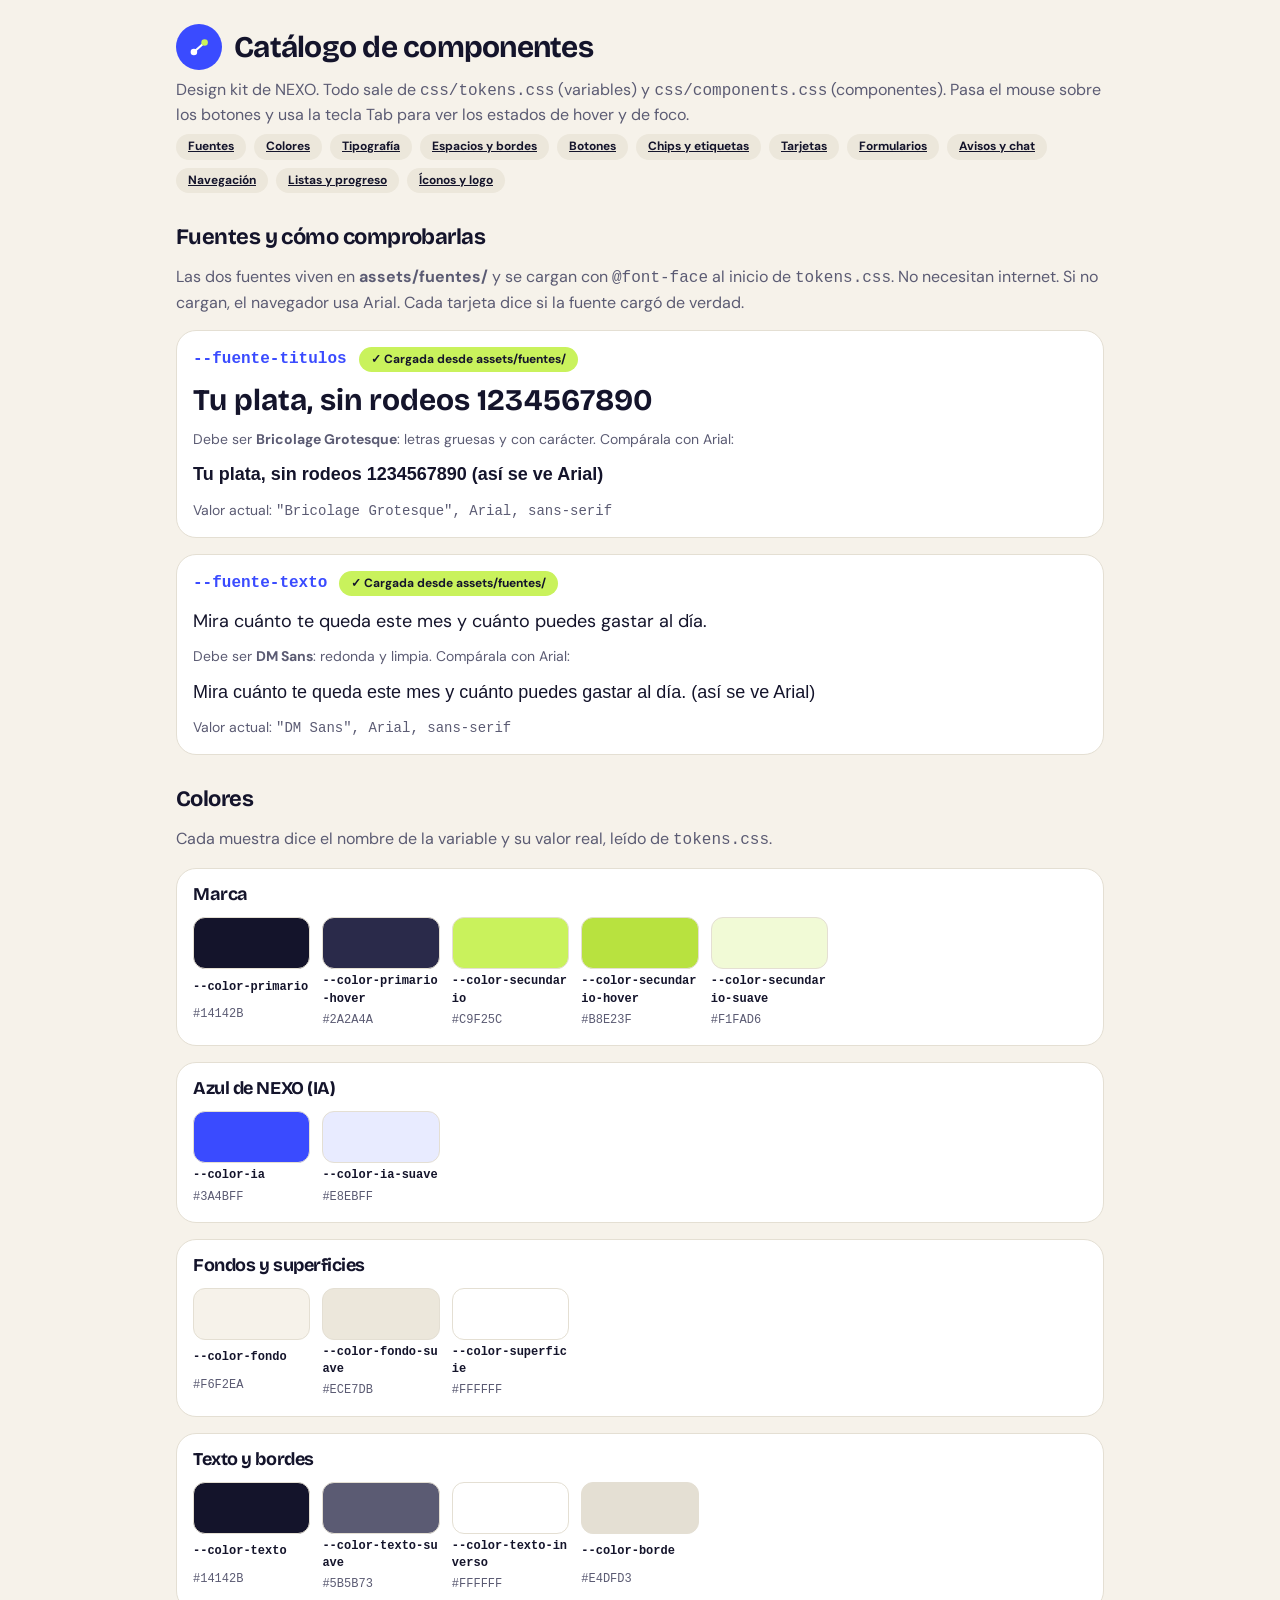
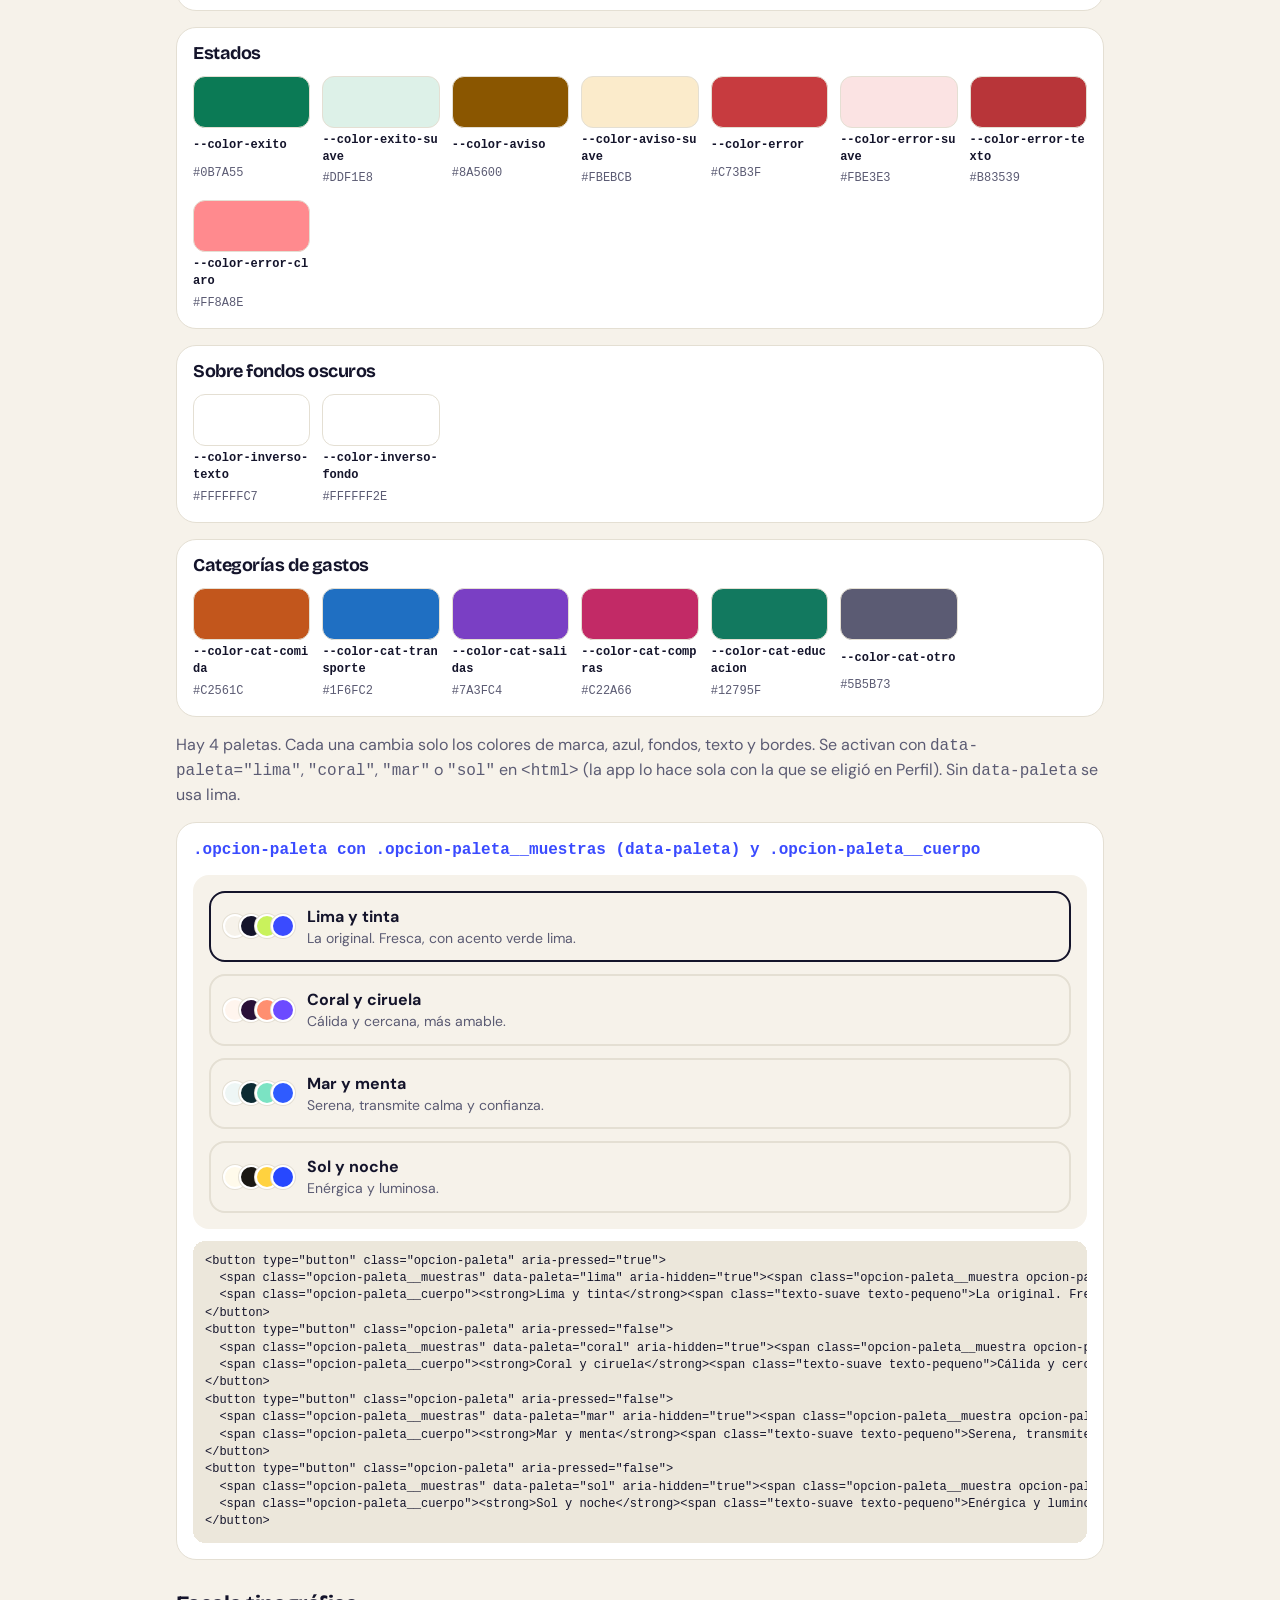
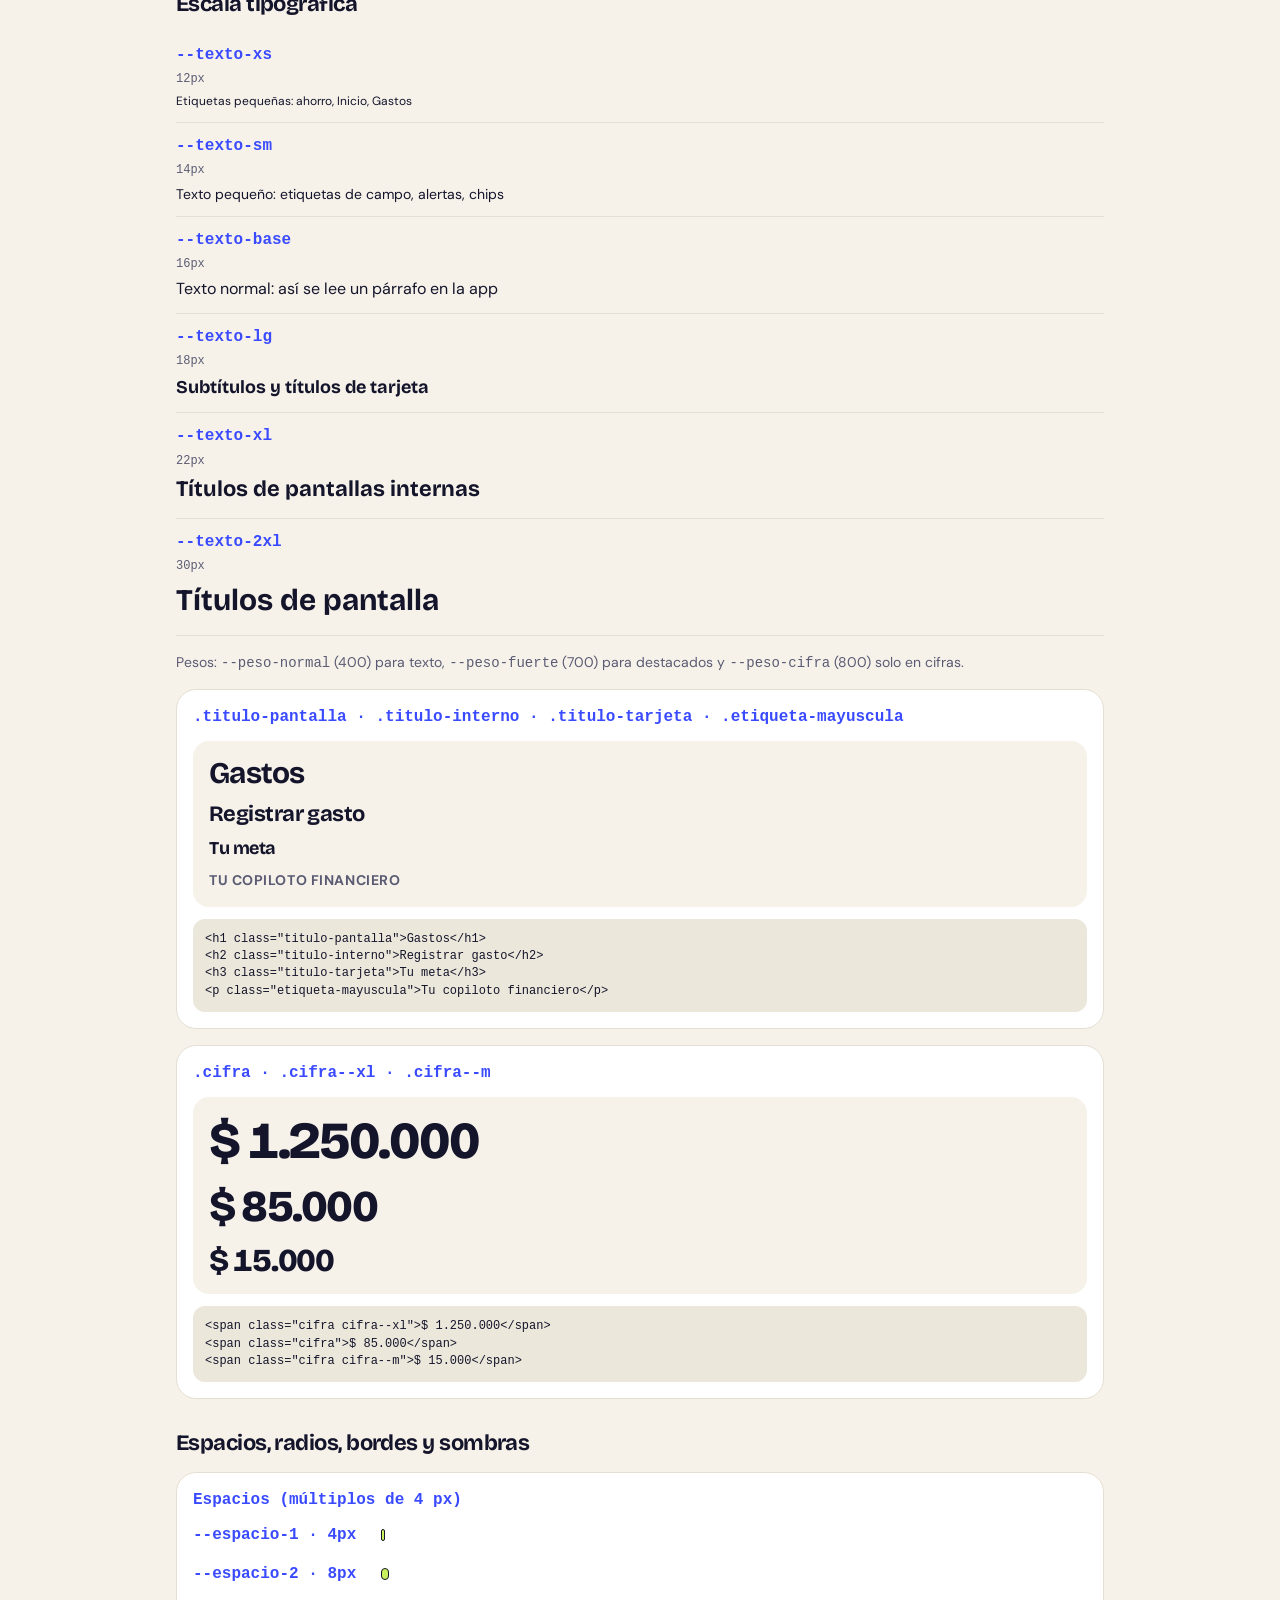
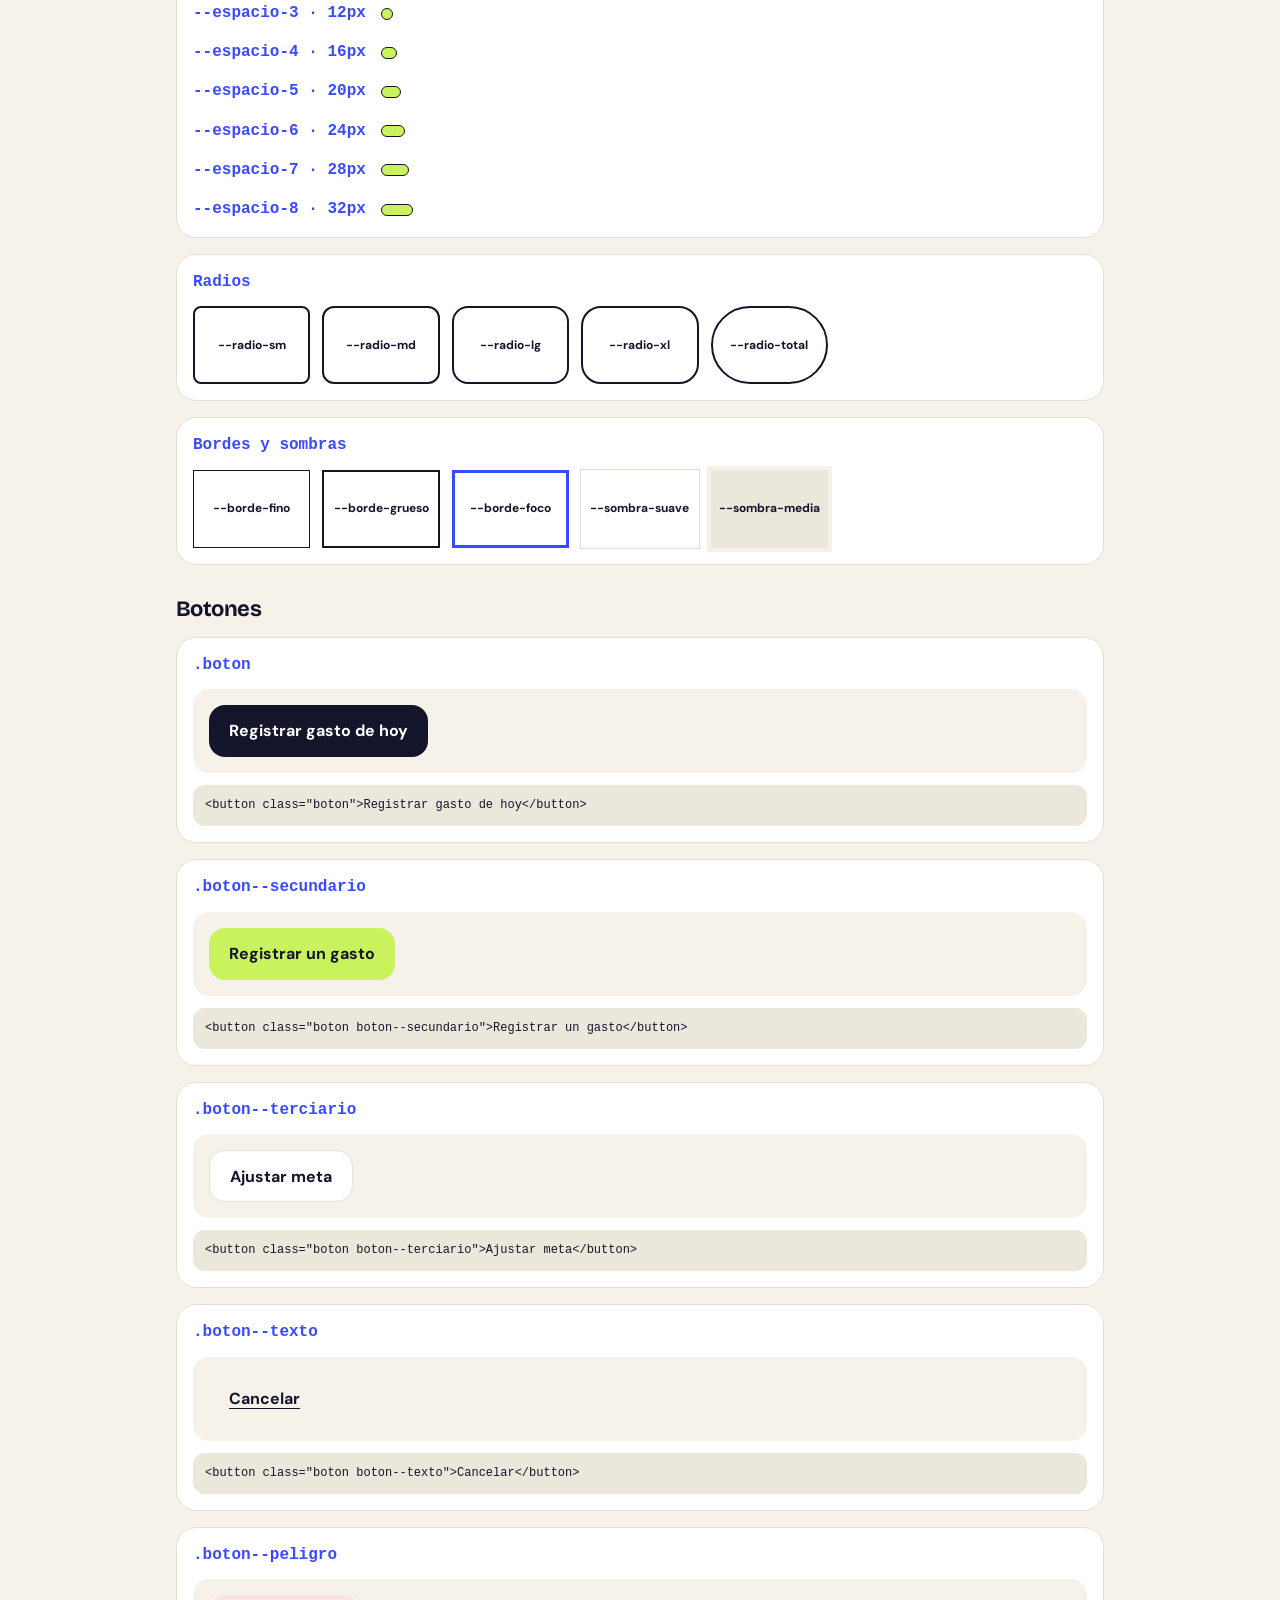
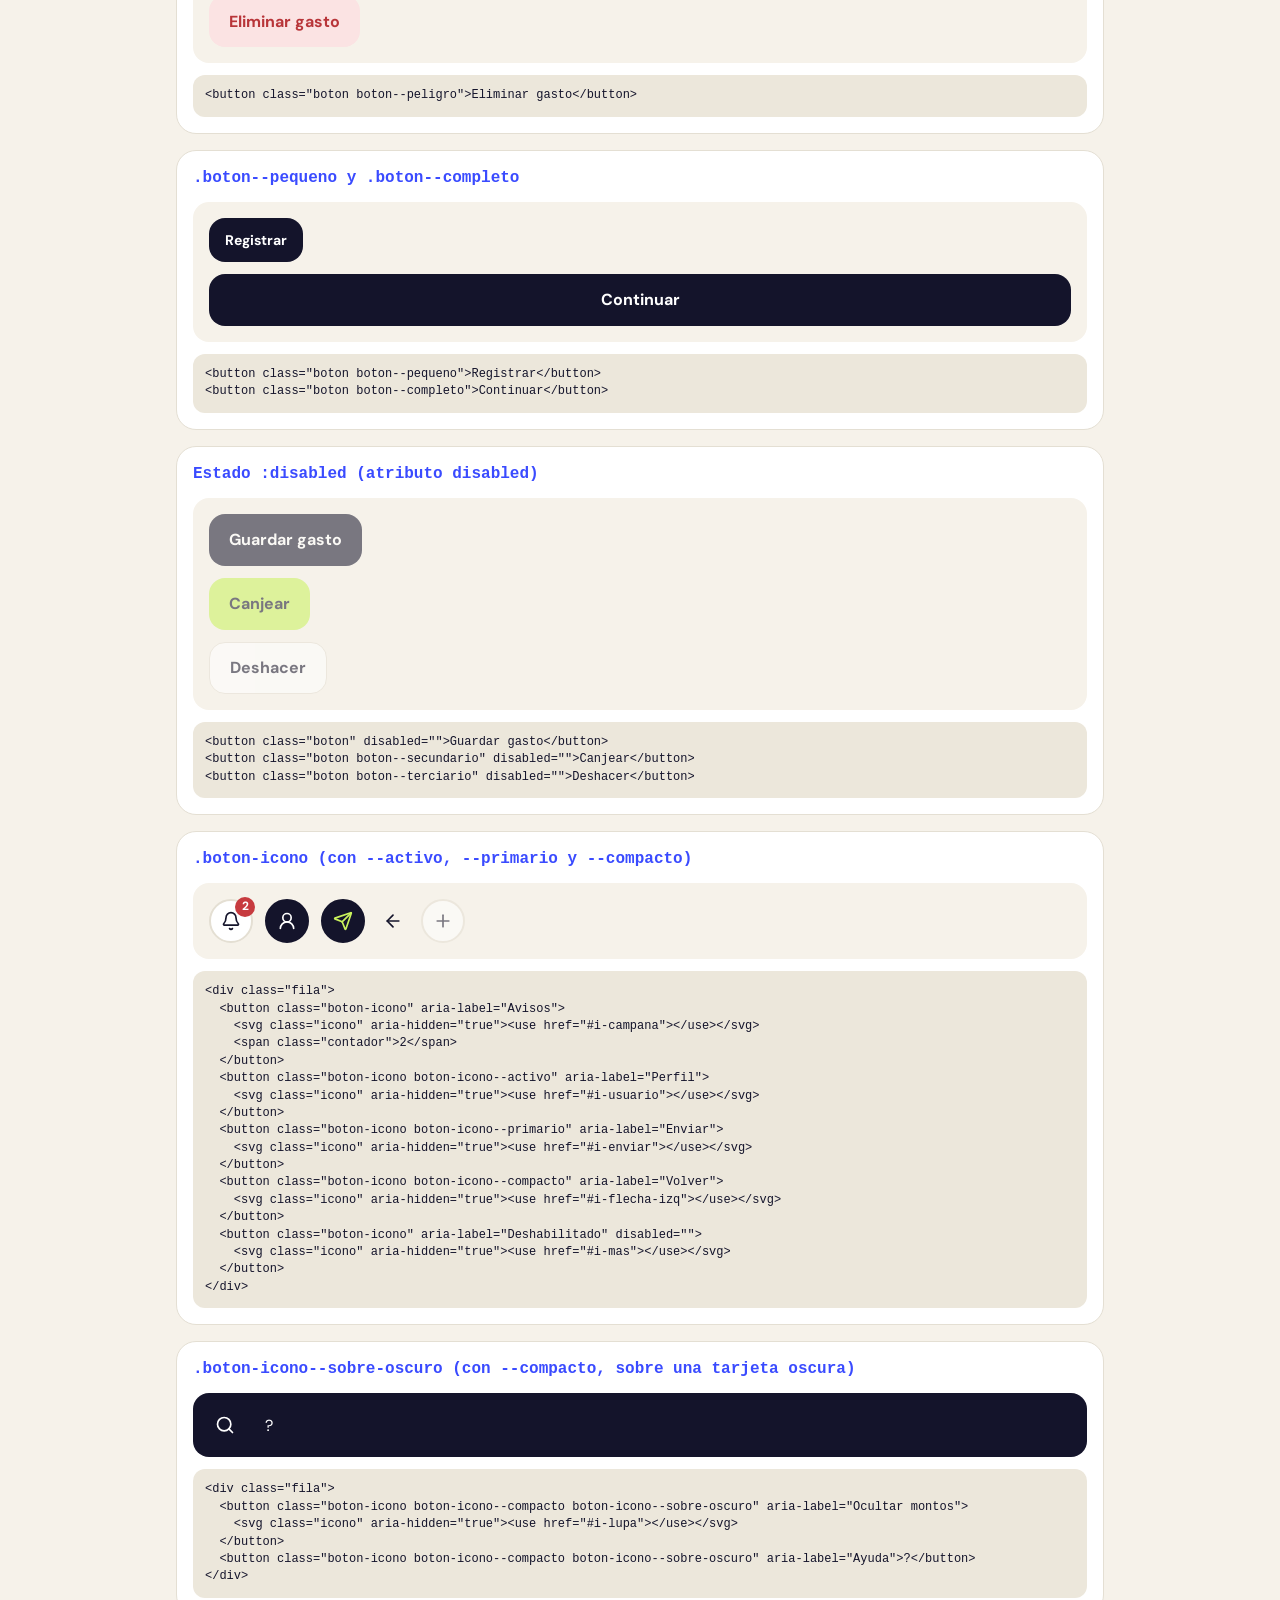
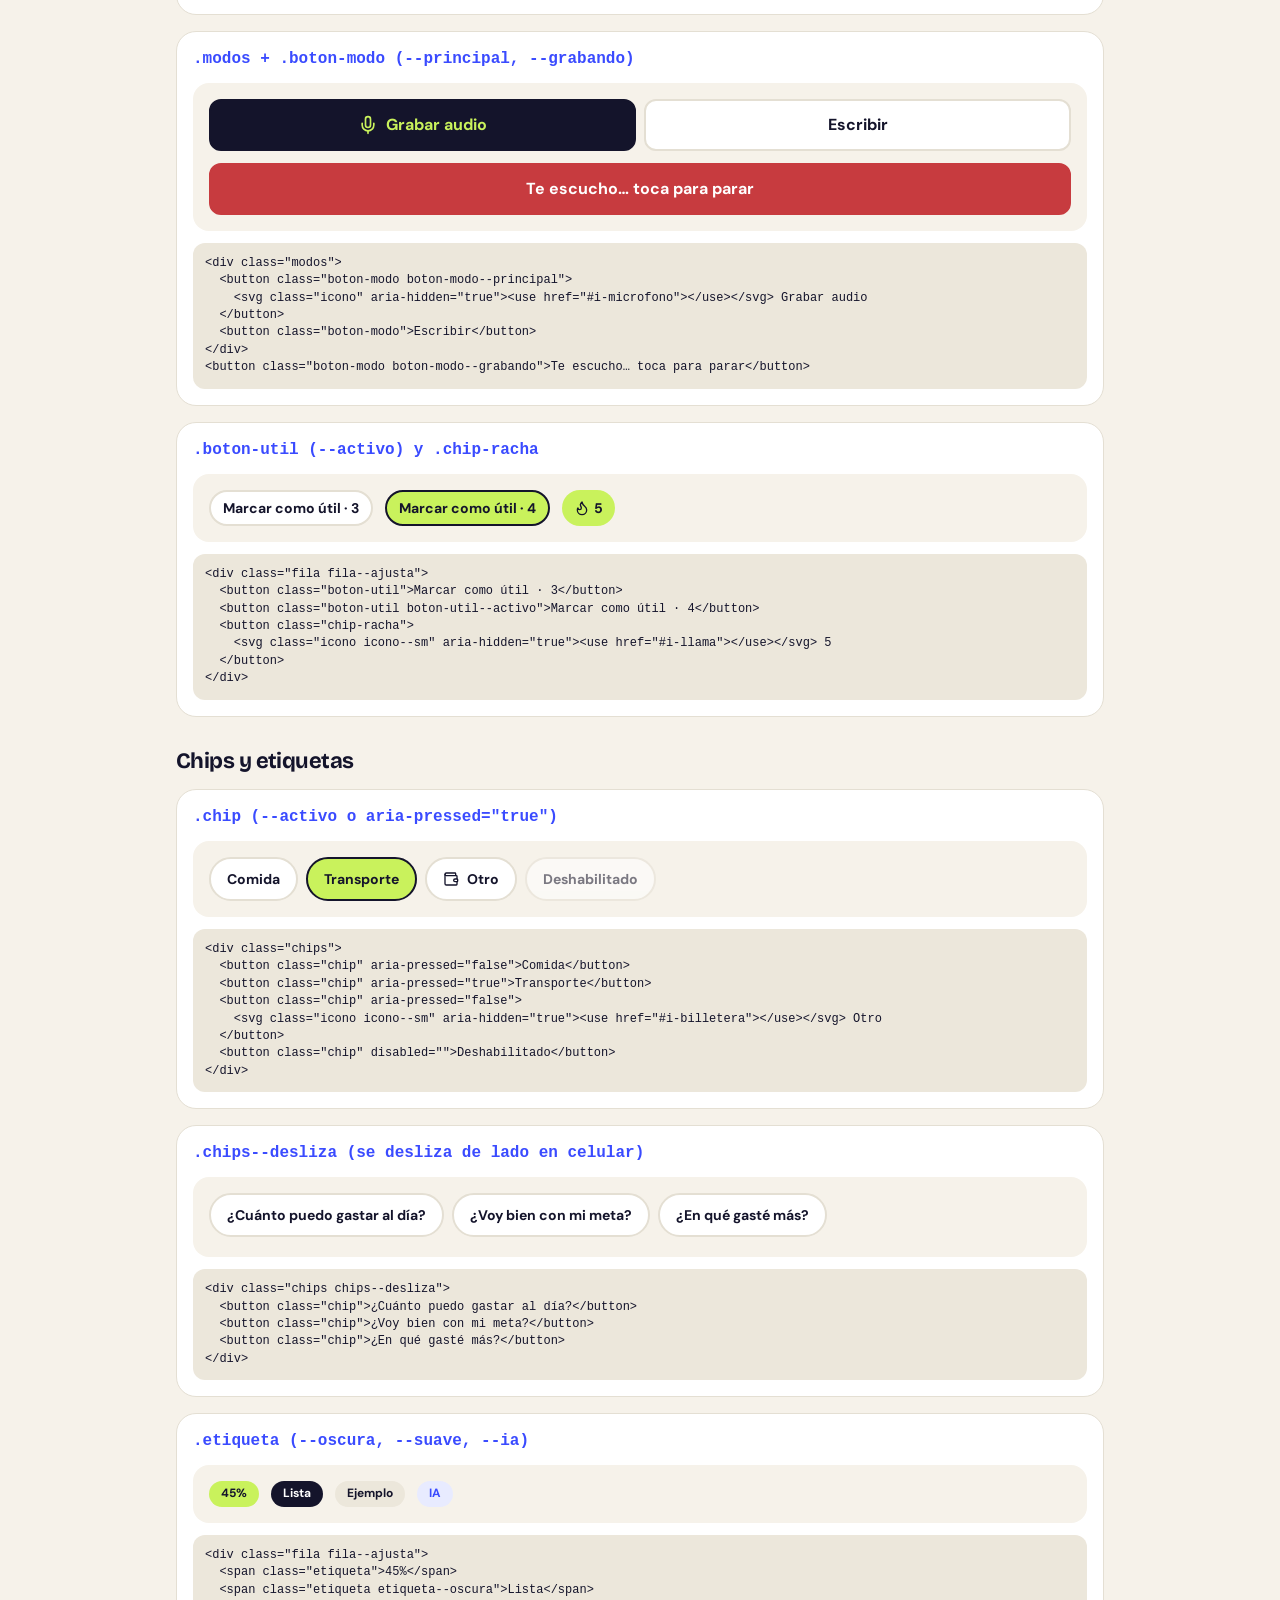
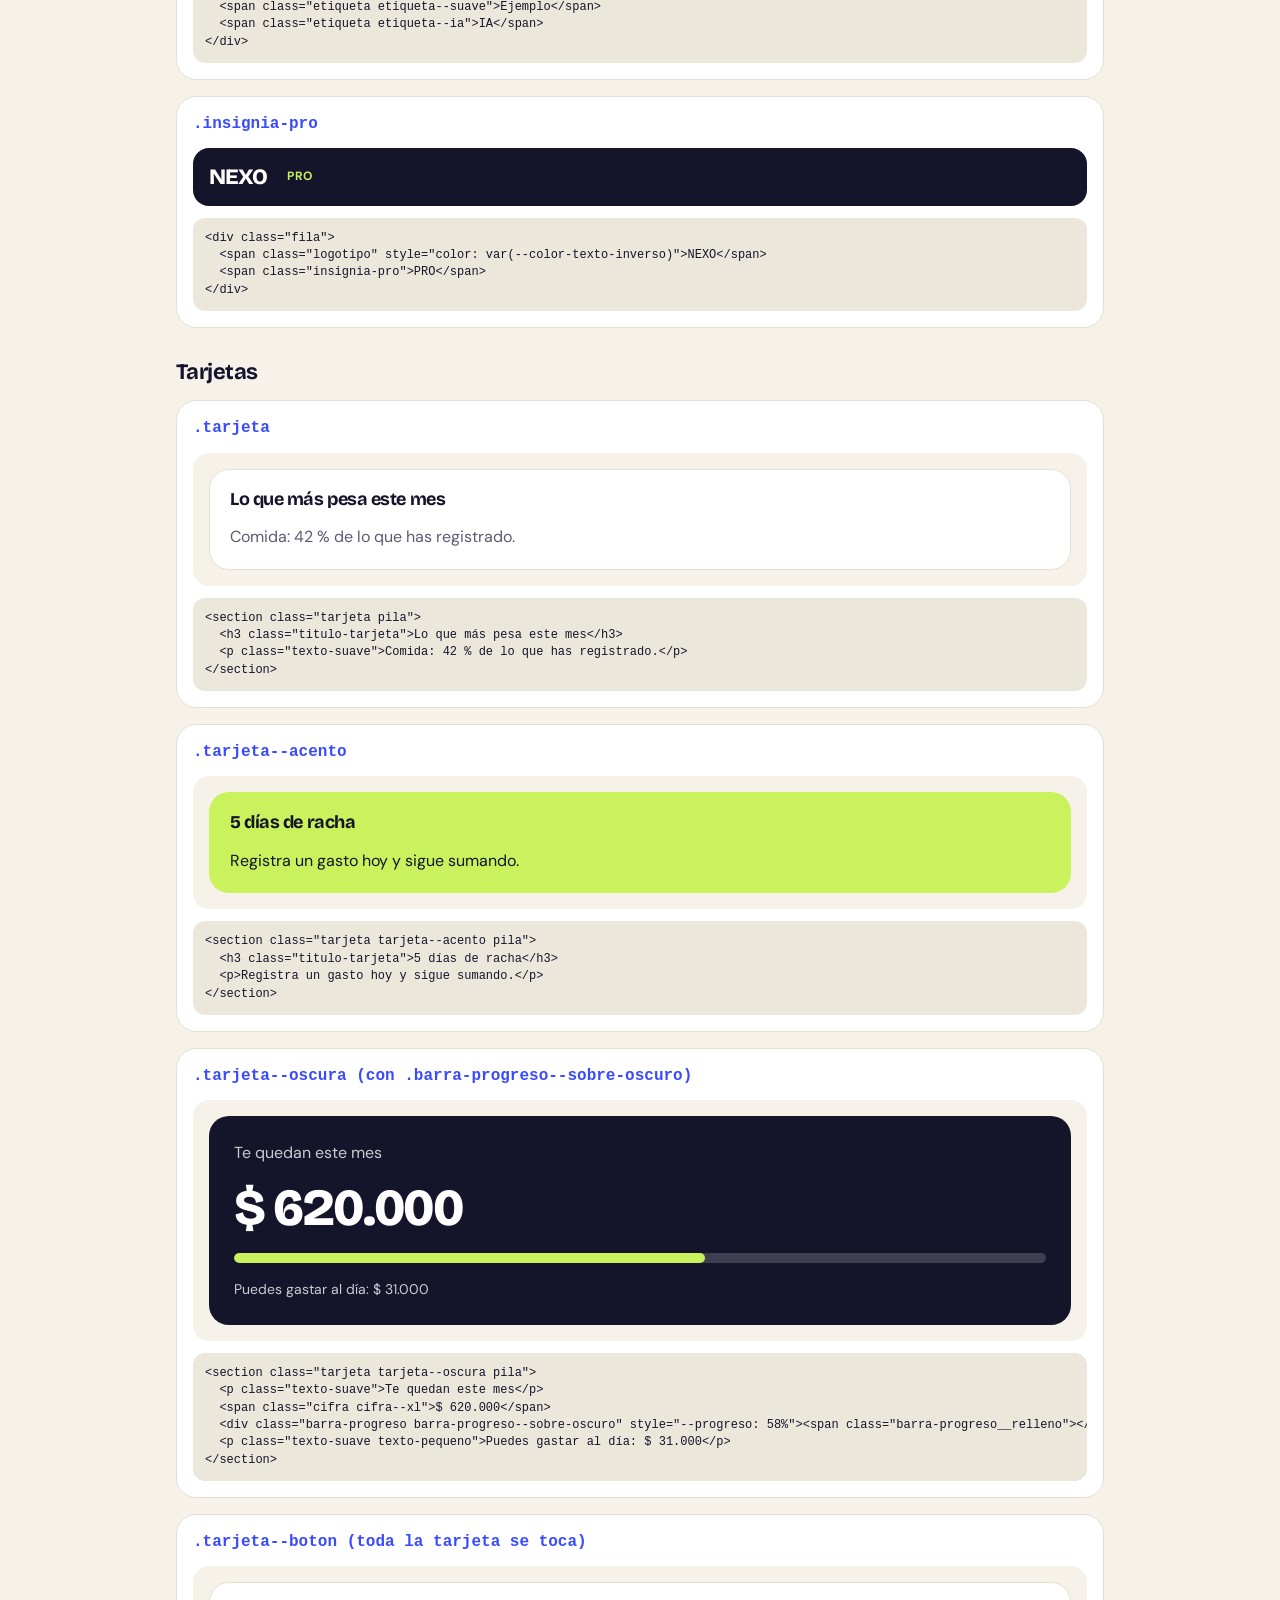
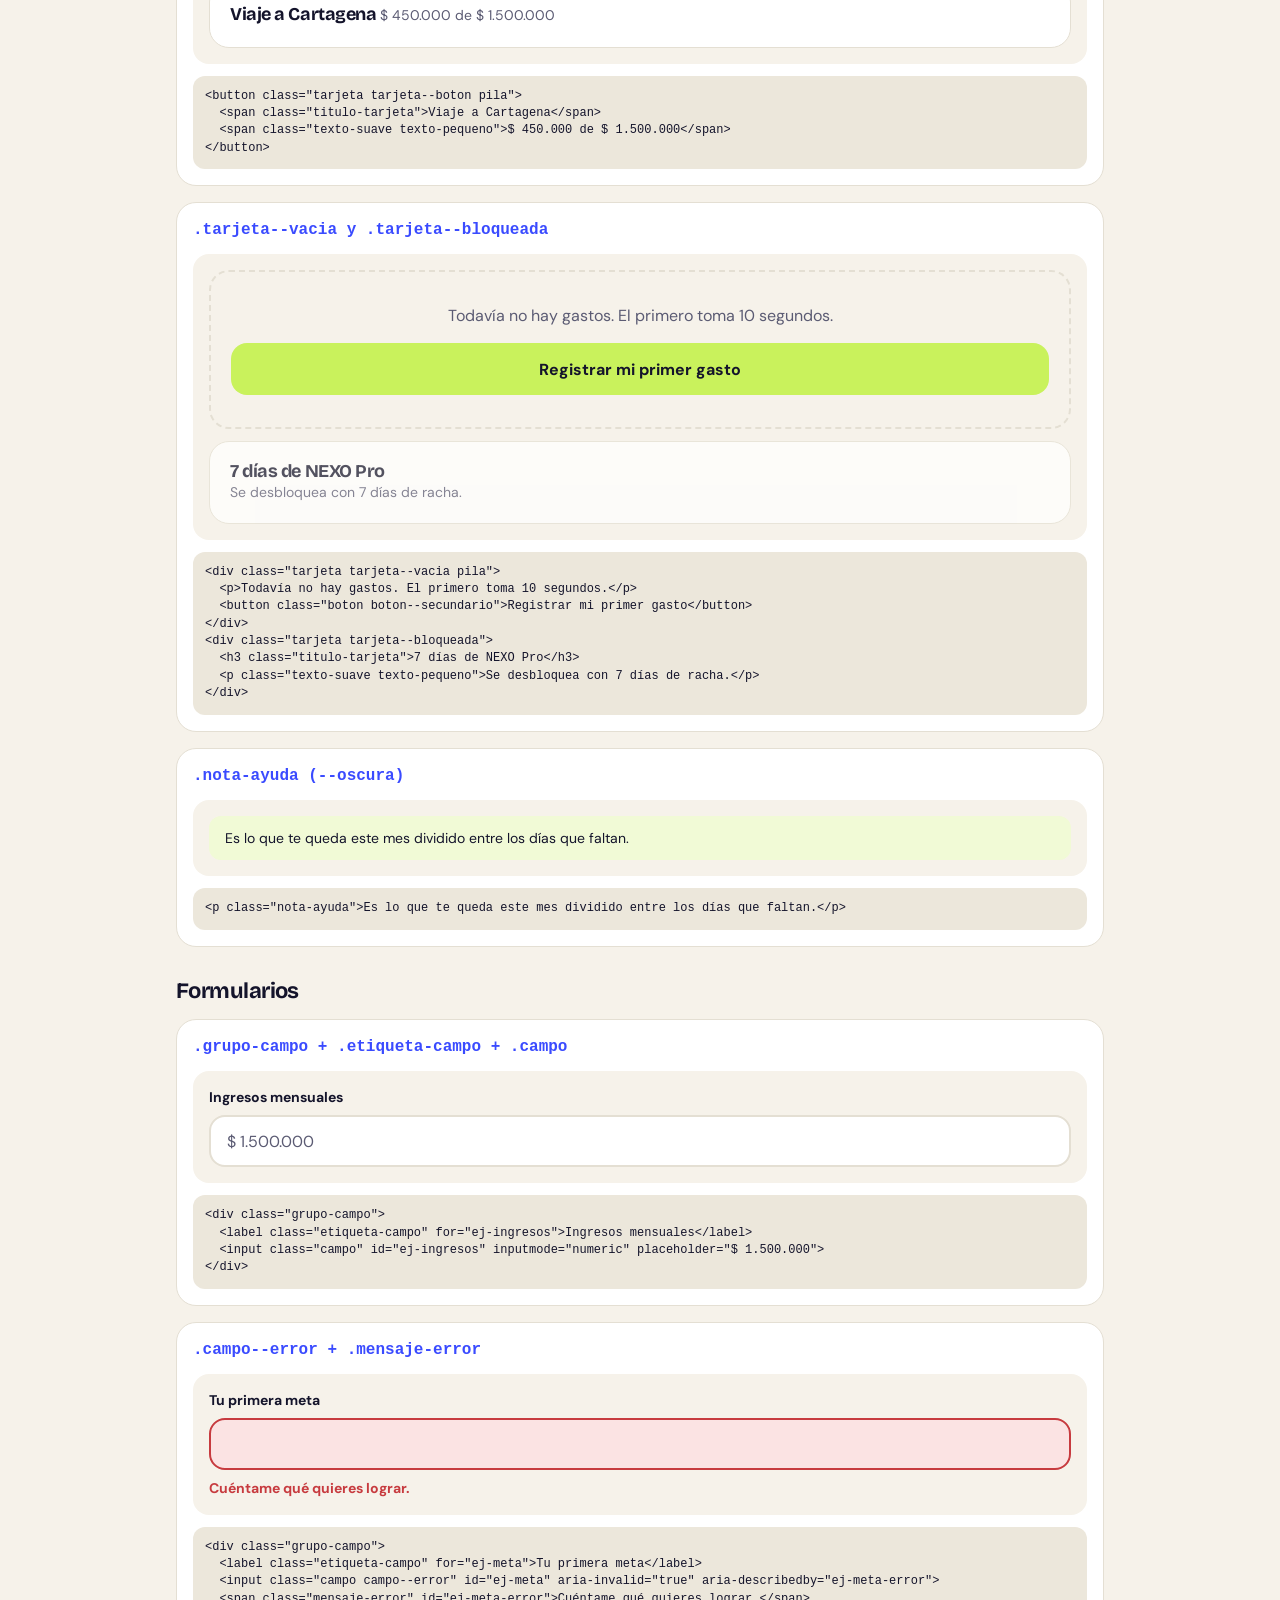
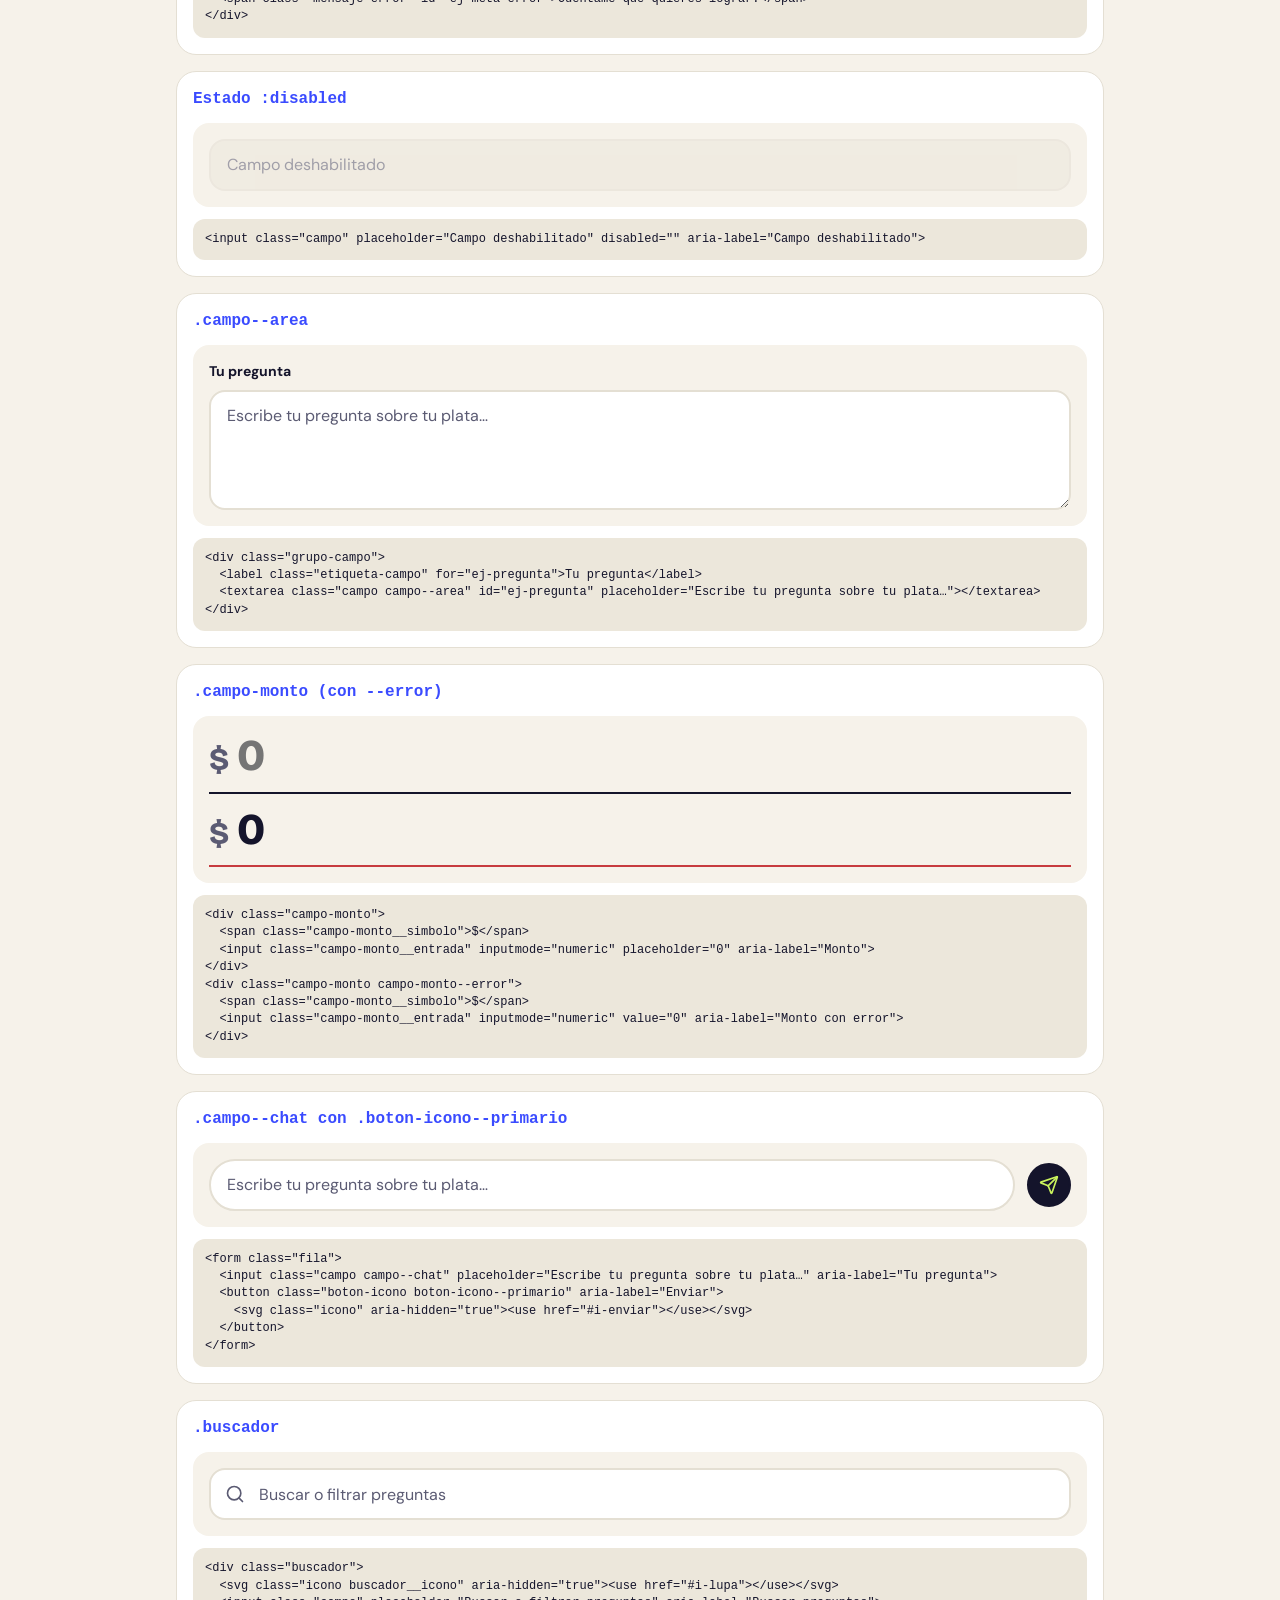
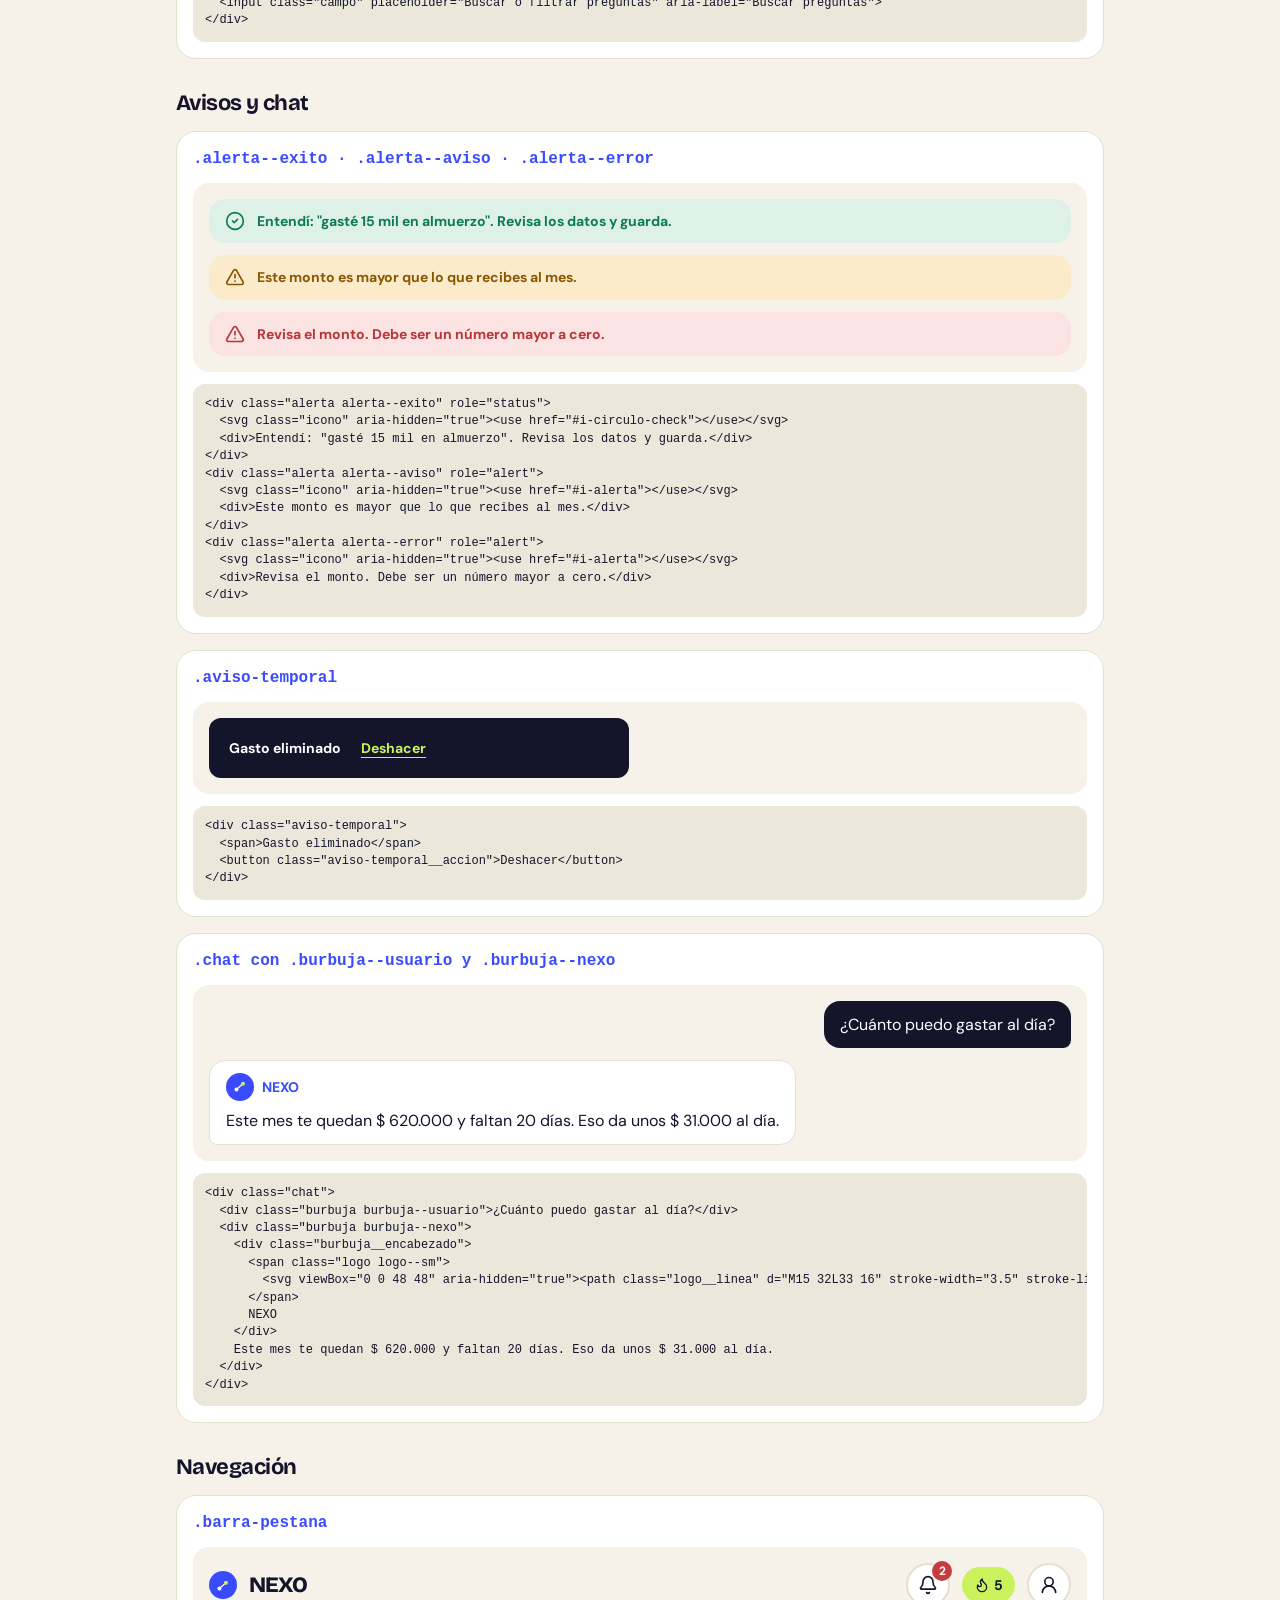
==== commit 2cdd98e3: "Agrego Eliminar meta y mejoro el contraste del rojo Eliminar meta dentro de Ajustar meta (en curso) " ====
--- a/componentes.html
+++ b/componentes.html
@@ -812,7 +812,7 @@
       ['Azul de NEXO (IA)', ['--color-ia', '--color-ia-suave']],
       ['Fondos y superficies', ['--color-fondo', '--color-fondo-suave', '--color-superficie']],
       ['Texto y bordes', ['--color-texto', '--color-texto-suave', '--color-texto-inverso', '--color-borde']],
-      ['Estados', ['--color-exito', '--color-exito-suave', '--color-aviso', '--color-aviso-suave', '--color-error', '--color-error-suave', '--color-error-claro']],
+      ['Estados', ['--color-exito', '--color-exito-suave', '--color-aviso', '--color-aviso-suave', '--color-error', '--color-error-suave', '--color-error-texto', '--color-error-claro']],
       ['Sobre fondos oscuros', ['--color-inverso-texto', '--color-inverso-fondo']],
       ['Categorías de gastos', ['--color-cat-comida', '--color-cat-transporte', '--color-cat-salidas', '--color-cat-compras', '--color-cat-educacion', '--color-cat-otro']]
     ];
--- a/css/tokens.css
+++ b/css/tokens.css
@@ -120,6 +120,7 @@
   --color-aviso-suave: #FBEBCB;
   --color-error: #C73B3F;
   --color-error-suave: #FBE3E3;
+  --color-error-texto: #B83539;       /* texto rojo sobre el fondo rosado (4,8:1; el rojo normal da 4,2:1) */
   --color-error-claro: #FF8A8E;       /* error sobre fondo oscuro */
 
   /* Sobre fondos oscuros (blancos con transparencia) */
--- a/css/components.css
+++ b/css/components.css
@@ -263,7 +263,7 @@
 }
 .boton--texto:hover:not(:disabled) { background: transparent; color: var(--color-primario-hover); }
 
-.boton--peligro { background: var(--color-error-suave); color: var(--color-error); }
+.boton--peligro { background: var(--color-error-suave); color: var(--color-error-texto); }
 .boton--peligro:hover:not(:disabled) { background: var(--color-error); color: var(--color-texto-inverso); }
 
 .boton--pequeno {
@@ -601,7 +601,7 @@
 }
 .alerta--exito { background: var(--color-exito-suave); color: var(--color-exito); }
 .alerta--aviso { background: var(--color-aviso-suave); color: var(--color-aviso); }
-.alerta--error { background: var(--color-error-suave); color: var(--color-error); }
+.alerta--error { background: var(--color-error-suave); color: var(--color-error-texto); }
 
 /* Aviso temporal ("Gasto actualizado") */
 .aviso-temporal {
